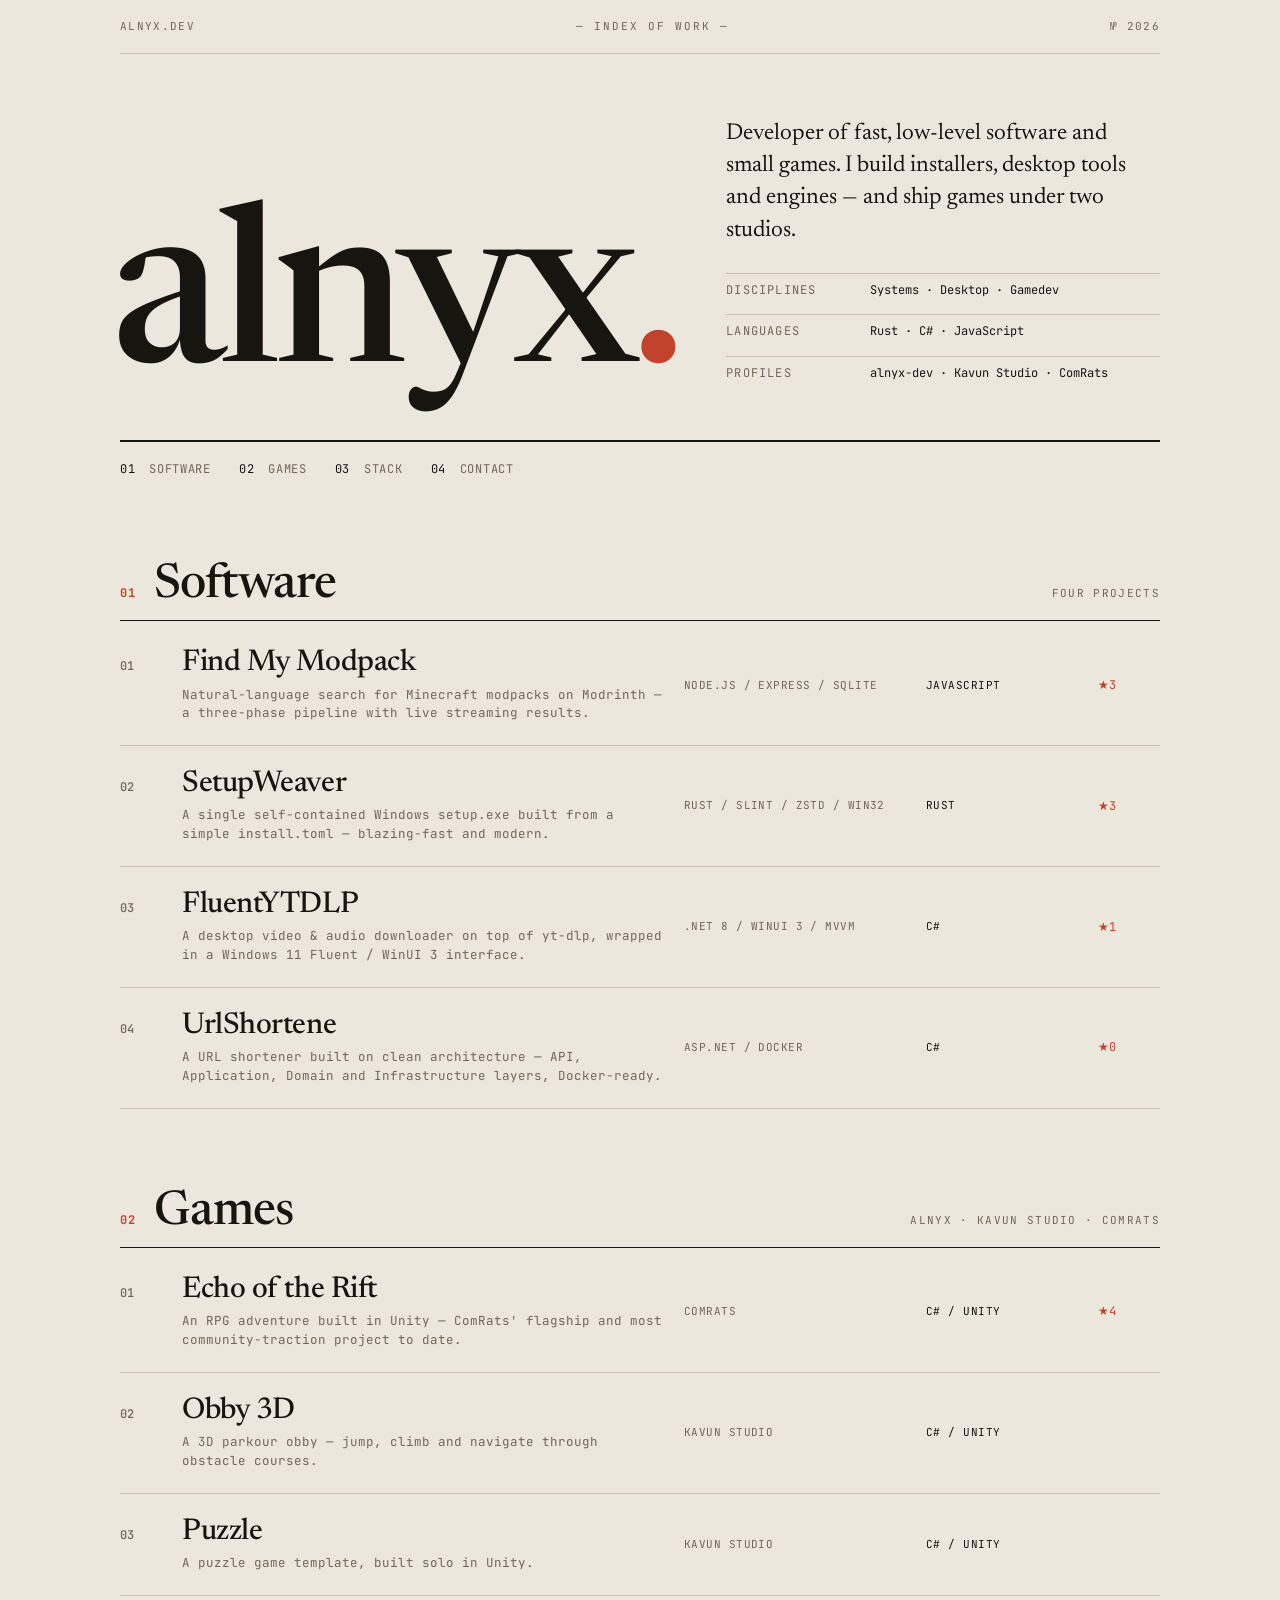
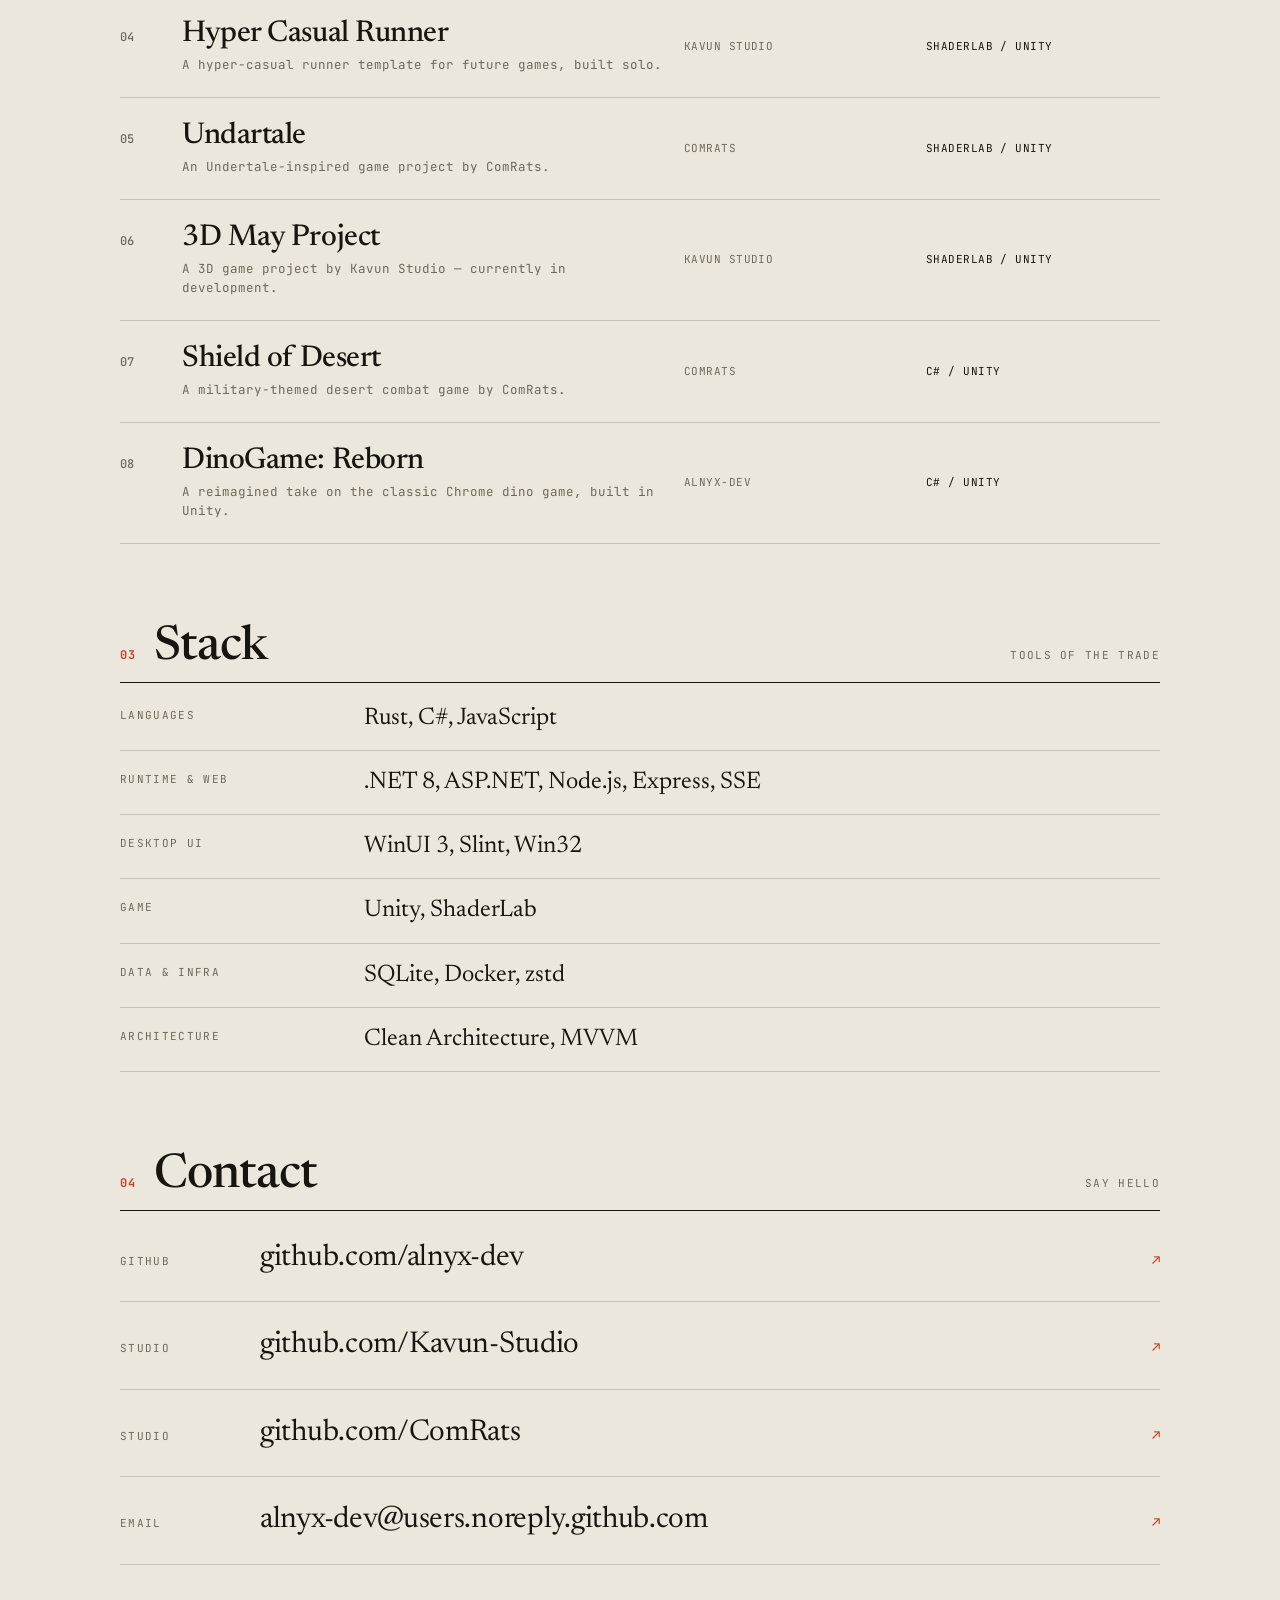
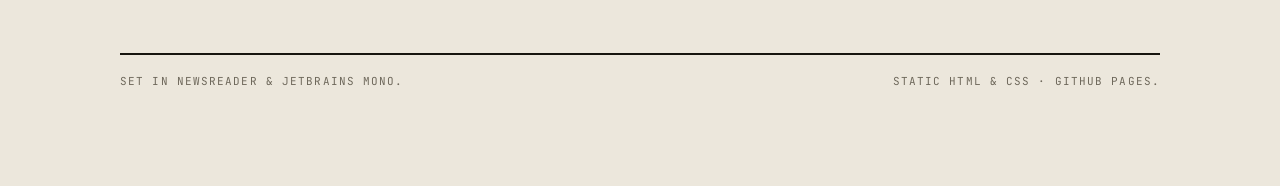
==== index.html @ 38abe8a6 "chore: cache-bust stylesheet (styles.css?v=2) Forces browsers to fetch the updated CSS so the dark-m" ====
<!DOCTYPE html>
<html lang="en">
<head>
  <meta charset="UTF-8">
  <meta name="viewport" content="width=device-width, initial-scale=1.0">
  <title>alnyx — index</title>
  <meta name="description" content="alnyx-dev — software & games. Rust, C#, JavaScript, Unity. An index of work.">
  <link rel="icon" href="data:image/svg+xml,%3Csvg xmlns='http://www.w3.org/2000/svg' viewBox='0 0 32 32'%3E%3Crect width='32' height='32' fill='%23121009'/%3E%3Ctext x='50%25' y='56%25' font-size='22' font-weight='700' fill='%23C6452F' font-family='Georgia,serif' text-anchor='middle' dominant-baseline='central'%3Ea%3C/text%3E%3C/svg%3E">
  <link rel="preconnect" href="https://fonts.googleapis.com">
  <link rel="preconnect" href="https://fonts.gstatic.com" crossorigin>
  <link href="https://fonts.googleapis.com/css2?family=Newsreader:ital,opsz,wght@0,6..72,400;0,6..72,500;1,6..72,400&family=JetBrains+Mono:wght@400;500;700&display=swap" rel="stylesheet">
  <link rel="stylesheet" href="styles.css?v=2">
</head>
<body>
<div class="sheet">

  <!-- UTILITY LINE -->
  <div class="util">
    <span>alnyx.dev</span>
    <span class="util-mid">— index of work —</span>
    <span>№&nbsp;2026</span>
  </div>

  <!-- MASTHEAD -->
  <header class="mast">
    <h1 class="word">alnyx<span class="period">.</span></h1>
    <div class="mast-side">
      <p class="lede">Developer of fast, low-level software and small games. I build installers, desktop tools and engines — and ship games under two studios.</p>
      <dl class="facts">
        <div><dt>Disciplines</dt><dd>Systems · Desktop · Gamedev</dd></div>
        <div><dt>Languages</dt><dd>Rust · C# · JavaScript</dd></div>
        <div><dt>Profiles</dt><dd>alnyx-dev · Kavun Studio · ComRats</dd></div>
      </dl>
    </div>
  </header>

  <!-- NAV -->
  <nav class="contents">
    <a href="#software"><span class="c-no">01</span> Software</a>
    <a href="#games"><span class="c-no">02</span> Games</a>
    <a href="#stack"><span class="c-no">03</span> Stack</a>
    <a href="#contact"><span class="c-no">04</span> Contact</a>
  </nav>

  <!-- 01 SOFTWARE -->
  <section id="software" class="block">
    <div class="block-head">
      <span class="block-no">01</span>
      <h2 class="block-title">Software</h2>
      <span class="block-count">four projects</span>
    </div>

    <ul class="index">
      <li><a class="row" href="https://github.com/alnyx-dev/Find-My-Modpack" target="_blank" rel="noopener">
        <span class="r-no">01</span>
        <span class="r-main"><span class="r-name">Find My Modpack</span><span class="r-desc">Natural-language search for Minecraft modpacks on Modrinth — a three-phase pipeline with live streaming results.</span></span>
        <span class="r-tech">Node.js / Express / SQLite</span>
        <span class="r-lang">JavaScript</span>
        <span class="r-stars">★3</span>
        <span class="r-go" aria-hidden="true">↗</span>
      </a></li>
      <li><a class="row" href="https://github.com/alnyx-dev/SetupWeaver" target="_blank" rel="noopener">
        <span class="r-no">02</span>
        <span class="r-main"><span class="r-name">SetupWeaver</span><span class="r-desc">A single self-contained Windows setup.exe built from a simple install.toml — blazing-fast and modern.</span></span>
        <span class="r-tech">Rust / Slint / zstd / Win32</span>
        <span class="r-lang">Rust</span>
        <span class="r-stars">★3</span>
        <span class="r-go" aria-hidden="true">↗</span>
      </a></li>
      <li><a class="row" href="https://github.com/alnyx-dev/FluentYTDLP" target="_blank" rel="noopener">
        <span class="r-no">03</span>
        <span class="r-main"><span class="r-name">FluentYTDLP</span><span class="r-desc">A desktop video &amp; audio downloader on top of yt-dlp, wrapped in a Windows&nbsp;11 Fluent / WinUI&nbsp;3 interface.</span></span>
        <span class="r-tech">.NET 8 / WinUI 3 / MVVM</span>
        <span class="r-lang">C#</span>
        <span class="r-stars">★1</span>
        <span class="r-go" aria-hidden="true">↗</span>
      </a></li>
      <li><a class="row" href="https://github.com/alnyx-dev/UrlShortene" target="_blank" rel="noopener">
        <span class="r-no">04</span>
        <span class="r-main"><span class="r-name">UrlShortene</span><span class="r-desc">A URL shortener built on clean architecture — API, Application, Domain and Infrastructure layers, Docker-ready.</span></span>
        <span class="r-tech">ASP.NET / Docker</span>
        <span class="r-lang">C#</span>
        <span class="r-stars">★0</span>
        <span class="r-go" aria-hidden="true">↗</span>
      </a></li>
    </ul>
  </section>

  <!-- 02 GAMES -->
  <section id="games" class="block">
    <div class="block-head">
      <span class="block-no">02</span>
      <h2 class="block-title">Games</h2>
      <span class="block-count">alnyx · Kavun Studio · ComRats</span>
    </div>

    <ul class="index">
      <li><a class="row" href="https://github.com/ComRats/Echo-of-the-Rift" target="_blank" rel="noopener">
        <span class="r-no">01</span>
        <span class="r-main"><span class="r-name">Echo of the Rift</span><span class="r-desc">An RPG adventure built in Unity — ComRats' flagship and most community-traction project to date.</span></span>
        <span class="r-tech">ComRats</span>
        <span class="r-lang">C# / Unity</span>
        <span class="r-stars">★4</span>
        <span class="r-go" aria-hidden="true">↗</span>
      </a></li>
      <li><a class="row" href="https://github.com/Kavun-Studio/Obby-3D" target="_blank" rel="noopener">
        <span class="r-no">02</span>
        <span class="r-main"><span class="r-name">Obby 3D</span><span class="r-desc">A 3D parkour obby — jump, climb and navigate through obstacle courses.</span></span>
        <span class="r-tech">Kavun Studio</span>
        <span class="r-lang">C# / Unity</span>
        <span class="r-stars"></span>
        <span class="r-go" aria-hidden="true">↗</span>
      </a></li>
      <li><a class="row" href="https://github.com/Kavun-Studio/Puzzle" target="_blank" rel="noopener">
        <span class="r-no">03</span>
        <span class="r-main"><span class="r-name">Puzzle</span><span class="r-desc">A puzzle game template, built solo in Unity.</span></span>
        <span class="r-tech">Kavun Studio</span>
        <span class="r-lang">C# / Unity</span>
        <span class="r-stars"></span>
        <span class="r-go" aria-hidden="true">↗</span>
      </a></li>
      <li><a class="row" href="https://github.com/Kavun-Studio/HyperCasualRunner" target="_blank" rel="noopener">
        <span class="r-no">04</span>
        <span class="r-main"><span class="r-name">Hyper Casual Runner</span><span class="r-desc">A hyper-casual runner template for future games, built solo.</span></span>
        <span class="r-tech">Kavun Studio</span>
        <span class="r-lang">ShaderLab / Unity</span>
        <span class="r-stars"></span>
        <span class="r-go" aria-hidden="true">↗</span>
      </a></li>
      <li><a class="row" href="https://github.com/ComRats/Undartale" target="_blank" rel="noopener">
        <span class="r-no">05</span>
        <span class="r-main"><span class="r-name">Undartale</span><span class="r-desc">An Undertale-inspired game project by ComRats.</span></span>
        <span class="r-tech">ComRats</span>
        <span class="r-lang">ShaderLab / Unity</span>
        <span class="r-stars"></span>
        <span class="r-go" aria-hidden="true">↗</span>
      </a></li>
      <li><a class="row" href="https://github.com/ComRats/3DMayProject" target="_blank" rel="noopener">
        <span class="r-no">06</span>
        <span class="r-main"><span class="r-name">3D May Project</span><span class="r-desc">A 3D game project by Kavun Studio — currently in development.</span></span>
        <span class="r-tech">Kavun Studio</span>
        <span class="r-lang">ShaderLab / Unity</span>
        <span class="r-stars"></span>
        <span class="r-go" aria-hidden="true">↗</span>
      </a></li>
      <li><a class="row" href="https://github.com/ComRats/ShieldOfDesert" target="_blank" rel="noopener">
        <span class="r-no">07</span>
        <span class="r-main"><span class="r-name">Shield of Desert</span><span class="r-desc">A military-themed desert combat game by ComRats.</span></span>
        <span class="r-tech">ComRats</span>
        <span class="r-lang">C# / Unity</span>
        <span class="r-stars"></span>
        <span class="r-go" aria-hidden="true">↗</span>
      </a></li>
      <li><a class="row" href="https://github.com/alnyx-dev/DinoGame-Reborn" target="_blank" rel="noopener">
        <span class="r-no">08</span>
        <span class="r-main"><span class="r-name">DinoGame: Reborn</span><span class="r-desc">A reimagined take on the classic Chrome dino game, built in Unity.</span></span>
        <span class="r-tech">alnyx-dev</span>
        <span class="r-lang">C# / Unity</span>
        <span class="r-stars"></span>
        <span class="r-go" aria-hidden="true">↗</span>
      </a></li>
    </ul>
  </section>

  <!-- 03 STACK -->
  <section id="stack" class="block">
    <div class="block-head">
      <span class="block-no">03</span>
      <h2 class="block-title">Stack</h2>
      <span class="block-count">tools of the trade</span>
    </div>

    <dl class="spec">
      <div class="spec-row"><dt>Languages</dt><dd>Rust, C#, JavaScript</dd></div>
      <div class="spec-row"><dt>Runtime &amp; web</dt><dd>.NET&nbsp;8, ASP.NET, Node.js, Express, SSE</dd></div>
      <div class="spec-row"><dt>Desktop UI</dt><dd>WinUI&nbsp;3, Slint, Win32</dd></div>
      <div class="spec-row"><dt>Game</dt><dd>Unity, ShaderLab</dd></div>
      <div class="spec-row"><dt>Data &amp; infra</dt><dd>SQLite, Docker, zstd</dd></div>
      <div class="spec-row"><dt>Architecture</dt><dd>Clean Architecture, MVVM</dd></div>
    </dl>
  </section>

  <!-- 04 CONTACT -->
  <section id="contact" class="block">
    <div class="block-head">
      <span class="block-no">04</span>
      <h2 class="block-title">Contact</h2>
      <span class="block-count">say hello</span>
    </div>

    <ul class="links">
      <li><a href="https://github.com/alnyx-dev" target="_blank" rel="noopener"><span class="l-key">GitHub</span><span class="l-val">github.com/alnyx-dev</span><span class="l-go">↗</span></a></li>
      <li><a href="https://github.com/Kavun-Studio" target="_blank" rel="noopener"><span class="l-key">Studio</span><span class="l-val">github.com/Kavun-Studio</span><span class="l-go">↗</span></a></li>
      <li><a href="https://github.com/ComRats" target="_blank" rel="noopener"><span class="l-key">Studio</span><span class="l-val">github.com/ComRats</span><span class="l-go">↗</span></a></li>
      <li><a href="mailto:alnyx-dev@users.noreply.github.com"><span class="l-key">Email</span><span class="l-val">alnyx-dev@users.noreply.github.com</span><span class="l-go">↗</span></a></li>
    </ul>
  </section>

  <footer class="colophon">
    <span>Set in Newsreader &amp; JetBrains&nbsp;Mono.</span>
    <span>Static HTML &amp; CSS · GitHub Pages.</span>
  </footer>

</div>
</body>
</html>
---- styles.css ----
/* ===================================================================
   alnyx — index  ·  editorial / technical-specimen design
   Newsreader (serif display) + JetBrains Mono (meta)
   =================================================================== */

*, *::before, *::after { box-sizing: border-box; margin: 0; padding: 0; }

:root {
  --paper:   #ECE7DC;   /* warm paper          */
  --paper-2: #E3DDD0;   /* slightly deeper      */
  --ink:     #17150F;   /* warm near-black ink  */
  --muted:   #6E685B;   /* faded ink            */
  --line:    #C9C2B2;   /* hairline rules       */
  --accent:  #C1432B;   /* vermilion            */
  --on-ink:      #ECE7DC;            /* text over inverted rows */
  --on-ink-dim:  rgba(236,231,220,0.74);
  --maxw: 1120px;
}

@media (prefers-color-scheme: dark) {
  :root {
    --paper:   #14130E;
    --paper-2: #1B1A13;
    --ink:     #ECE7DC;
    --muted:   #948D7D;
    --line:    #34322A;
    --accent:  #E0613F;
    --on-ink:      #14130E;           /* inverted row bg is light in dark mode */
    --on-ink-dim:  rgba(20,19,14,0.70);
  }
}

html { -webkit-text-size-adjust: 100%; scroll-behavior: smooth; }

body {
  background: var(--paper);
  color: var(--ink);
  font-family: 'JetBrains Mono', ui-monospace, 'SFMono-Regular', Menlo, monospace;
  font-size: 14px;
  line-height: 1.55;
  -webkit-font-smoothing: antialiased;
  -moz-osx-font-smoothing: grayscale;
  text-rendering: optimizeLegibility;
}

::selection { background: var(--accent); color: var(--paper); }

a { color: inherit; text-decoration: none; }

.sheet {
  max-width: var(--maxw);
  margin: 0 auto;
  padding: 0 40px 96px;
}

/* ---------- UTILITY LINE ---------- */
.util {
  display: flex;
  justify-content: space-between;
  align-items: center;
  gap: 16px;
  padding: 18px 0;
  font-size: 11px;
  letter-spacing: 0.12em;
  text-transform: uppercase;
  color: var(--muted);
  border-bottom: 1px solid var(--line);
}
.util-mid { font-style: normal; letter-spacing: 0.18em; }

/* ---------- MASTHEAD ---------- */
.mast {
  display: grid;
  grid-template-columns: 1.1fr 1fr;
  gap: 48px;
  align-items: end;
  padding: 64px 0 40px;
  border-bottom: 2px solid var(--ink);
}
.word {
  font-family: 'Newsreader', Georgia, serif;
  font-weight: 500;
  font-size: clamp(84px, 17vw, 220px);
  line-height: 0.82;
  letter-spacing: -0.03em;
  margin-left: -0.04em;
}
.period { color: var(--accent); }

.mast-side { padding-bottom: 10px; }
.lede {
  font-family: 'Newsreader', Georgia, serif;
  font-size: clamp(18px, 2.1vw, 23px);
  line-height: 1.4;
  font-weight: 400;
  max-width: 46ch;
  margin-bottom: 26px;
}
.facts { display: grid; gap: 8px; }
.facts > div {
  display: grid;
  grid-template-columns: 130px 1fr;
  gap: 14px;
  padding: 7px 0;
  border-top: 1px solid var(--line);
  font-size: 12px;
}
.facts dt { color: var(--muted); text-transform: uppercase; letter-spacing: 0.1em; }
.facts dd { color: var(--ink); }

/* ---------- CONTENTS / NAV ---------- */
.contents {
  display: flex;
  flex-wrap: wrap;
  gap: 28px;
  padding: 18px 0 0;
  font-size: 12px;
  letter-spacing: 0.06em;
  text-transform: uppercase;
}
.contents a {
  color: var(--muted);
  padding-bottom: 3px;
  border-bottom: 1px solid transparent;
  transition: color 0.18s ease, border-color 0.18s ease;
}
.contents a:hover { color: var(--accent); border-color: var(--accent); }
.c-no { color: var(--ink); margin-right: 6px; }

/* ---------- SECTION BLOCK ---------- */
.block { padding-top: 80px; }
.block-head {
  display: flex;
  align-items: baseline;
  gap: 18px;
  padding-bottom: 10px;
  margin-bottom: 4px;
  border-bottom: 1px solid var(--ink);
}
.block-no {
  font-size: 12px;
  color: var(--accent);
  font-weight: 700;
  letter-spacing: 0.08em;
}
.block-title {
  font-family: 'Newsreader', Georgia, serif;
  font-weight: 500;
  font-size: clamp(30px, 4.5vw, 48px);
  letter-spacing: -0.02em;
  line-height: 1;
}
.block-count {
  margin-left: auto;
  font-size: 11px;
  text-transform: uppercase;
  letter-spacing: 0.12em;
  color: var(--muted);
}

/* ---------- PROJECT INDEX ---------- */
.index { list-style: none; }
.index li { border-bottom: 1px solid var(--line); }

.row {
  display: grid;
  grid-template-columns: 40px minmax(0, 1fr) 220px 132px 36px 22px;
  align-items: baseline;
  column-gap: 22px;
  padding: 22px 18px;
  margin: 0 -18px;
  position: relative;
  transition: background 0.18s ease, color 0.18s ease, padding-left 0.18s ease;
}
.row:hover,
.row:focus-visible {
  background: var(--ink);
  color: var(--on-ink);
  outline: none;
  padding-left: 28px;
}

.r-no {
  font-size: 12px;
  color: var(--muted);
  font-weight: 500;
  letter-spacing: 0.04em;
}
.row:hover .r-no, .row:focus-visible .r-no { color: var(--accent); }

.r-main { min-width: 0; }
.r-name {
  display: block;
  font-family: 'Newsreader', Georgia, serif;
  font-size: clamp(22px, 2.6vw, 30px);
  font-weight: 500;
  letter-spacing: -0.015em;
  line-height: 1.08;
}
.r-desc {
  display: block;
  margin-top: 6px;
  font-size: 12.5px;
  line-height: 1.5;
  color: var(--muted);
  max-width: 62ch;
}
.row:hover .r-desc, .row:focus-visible .r-desc { color: var(--on-ink-dim); }

.r-tech, .r-lang {
  font-size: 11px;
  letter-spacing: 0.04em;
  color: var(--muted);
  text-transform: uppercase;
  align-self: center;
}
.r-lang { color: var(--ink); }
.row:hover .r-tech, .row:focus-visible .r-tech { color: var(--on-ink-dim); }
.row:hover .r-lang, .row:focus-visible .r-lang { color: var(--on-ink); }

.r-stars {
  font-size: 12px;
  color: var(--accent);
  letter-spacing: 0.02em;
  text-align: right;
  align-self: center;
}

.r-go {
  font-size: 16px;
  text-align: right;
  align-self: center;
  opacity: 0;
  transform: translate(-4px, 0);
  transition: opacity 0.18s ease, transform 0.18s ease;
}
.row:hover .r-go, .row:focus-visible .r-go { opacity: 1; transform: none; color: var(--accent); }

/* ---------- STACK SPEC ---------- */
.spec { display: grid; }
.spec-row {
  display: grid;
  grid-template-columns: 220px 1fr;
  gap: 24px;
  padding: 16px 0;
  border-bottom: 1px solid var(--line);
}
.spec-row dt {
  font-size: 11px;
  text-transform: uppercase;
  letter-spacing: 0.12em;
  color: var(--muted);
  padding-top: 4px;
}
.spec-row dd {
  font-family: 'Newsreader', Georgia, serif;
  font-size: clamp(18px, 2vw, 24px);
  line-height: 1.3;
}

/* ---------- CONTACT LINKS ---------- */
.links { list-style: none; }
.links li { border-bottom: 1px solid var(--line); }
.links a {
  display: grid;
  grid-template-columns: 120px 1fr 24px;
  align-items: baseline;
  gap: 20px;
  padding: 20px 18px;
  margin: 0 -18px;
  transition: background 0.18s ease, color 0.18s ease, padding-left 0.18s ease;
}
.links a:hover, .links a:focus-visible {
  background: var(--ink);
  color: var(--on-ink);
  outline: none;
  padding-left: 28px;
}
.l-key {
  font-size: 11px;
  text-transform: uppercase;
  letter-spacing: 0.12em;
  color: var(--muted);
}
.links a:hover .l-key, .links a:focus-visible .l-key { color: var(--accent); }
.l-val {
  font-family: 'Newsreader', Georgia, serif;
  font-size: clamp(20px, 2.6vw, 30px);
  letter-spacing: -0.01em;
  word-break: break-word;
}
.l-go { text-align: right; color: var(--accent); }

/* ---------- COLOPHON ---------- */
.colophon {
  display: flex;
  justify-content: space-between;
  flex-wrap: wrap;
  gap: 12px;
  margin-top: 88px;
  padding-top: 18px;
  border-top: 2px solid var(--ink);
  font-size: 11px;
  text-transform: uppercase;
  letter-spacing: 0.1em;
  color: var(--muted);
}

/* ---------- FOCUS ---------- */
a:focus-visible { outline: 2px solid var(--accent); outline-offset: 3px; }

/* ---------- RESPONSIVE ---------- */
@media (max-width: 880px) {
  .mast { grid-template-columns: 1fr; gap: 28px; align-items: start; }
  .row {
    grid-template-columns: 28px 1fr auto;
    grid-template-areas:
      "no name name"
      "no desc desc"
      ".  tech meta";
    row-gap: 6px;
    column-gap: 16px;
  }
  .r-no   { grid-area: no; }
  .r-main { grid-area: name; display: contents; }
  .r-name { grid-area: name; }
  .r-desc { grid-area: desc; }
  .r-tech { grid-area: tech; align-self: center; }
  .r-lang { grid-area: meta; text-align: right; align-self: center; }
  .r-stars { display: none; }
  .r-go { display: none; }
}

@media (max-width: 600px) {
  .sheet { padding: 0 22px 72px; }
  .facts > div { grid-template-columns: 1fr; gap: 2px; }
  .spec-row { grid-template-columns: 1fr; gap: 4px; }
  .contents { gap: 18px; }
  .links a { grid-template-columns: 1fr; gap: 4px; }
  .l-go { display: none; }
}

@media (prefers-reduced-motion: reduce) {
  * { transition: none !important; scroll-behavior: auto !important; }
}
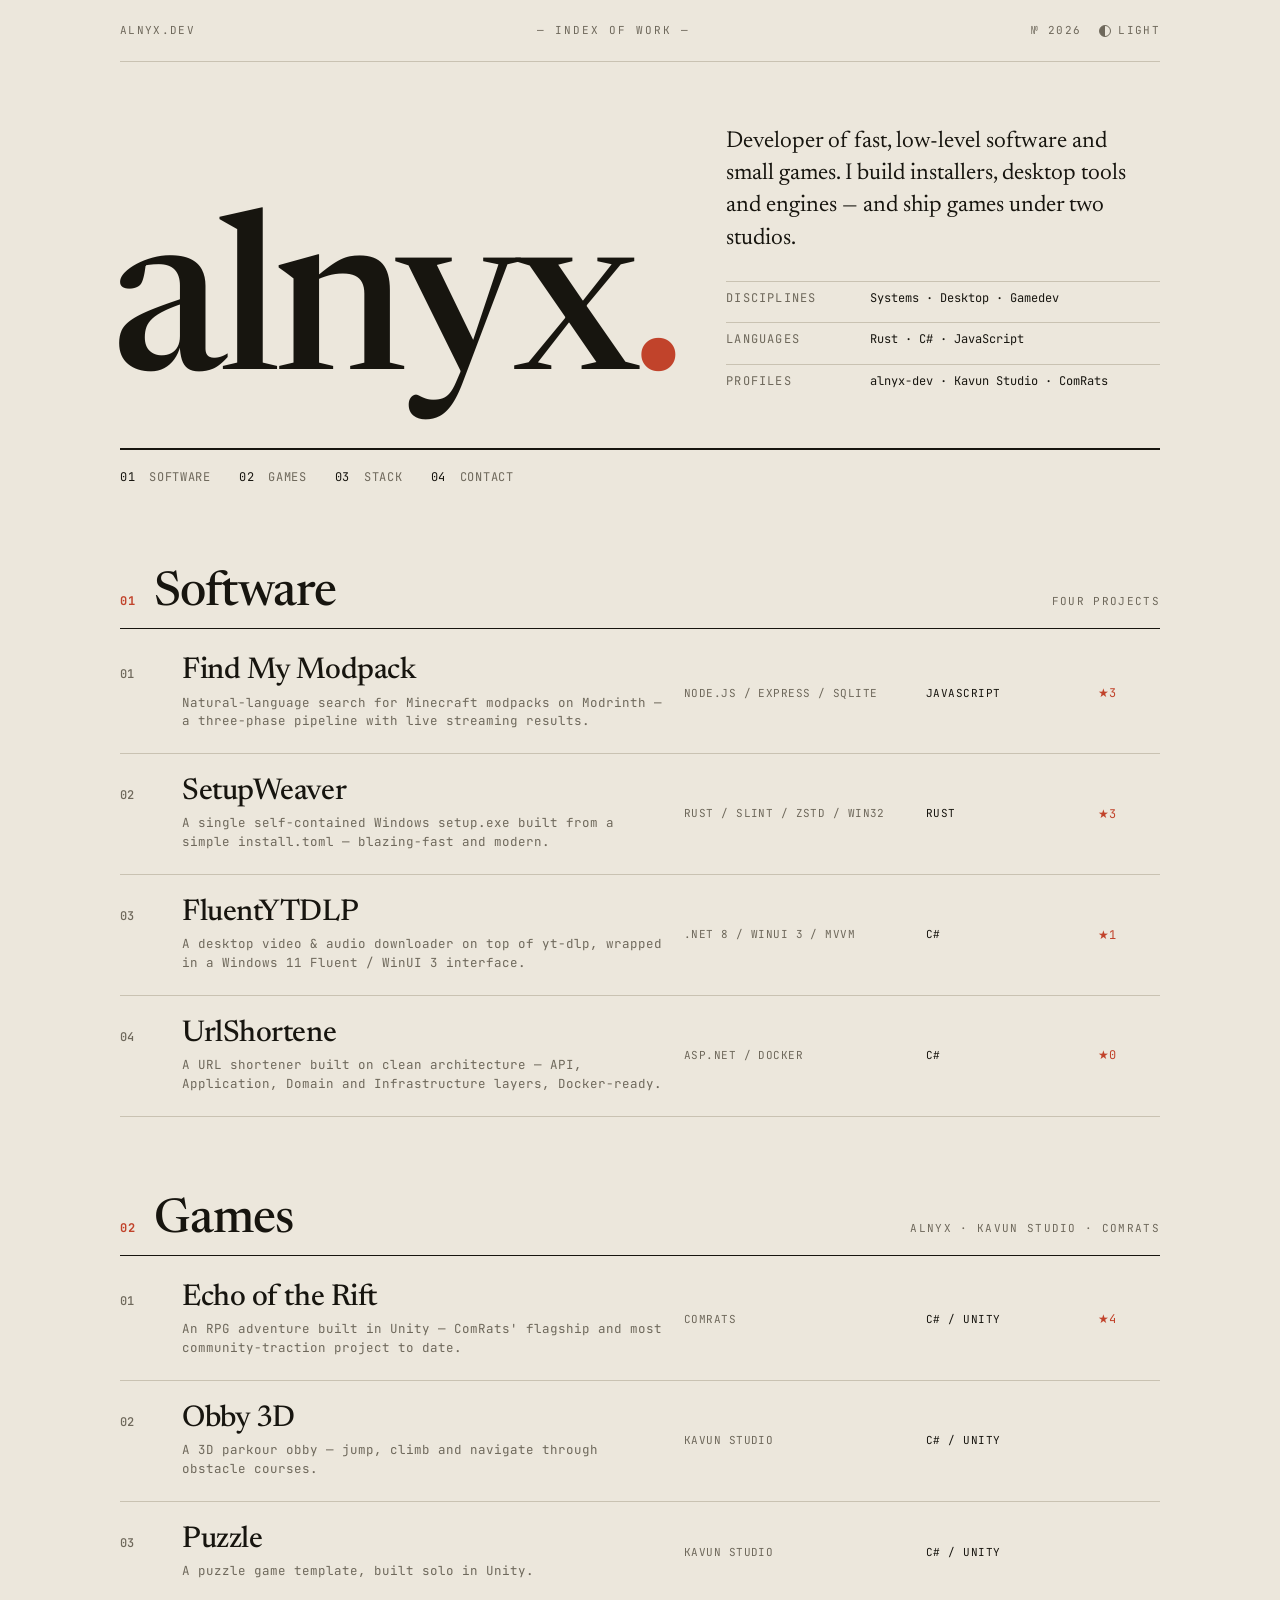
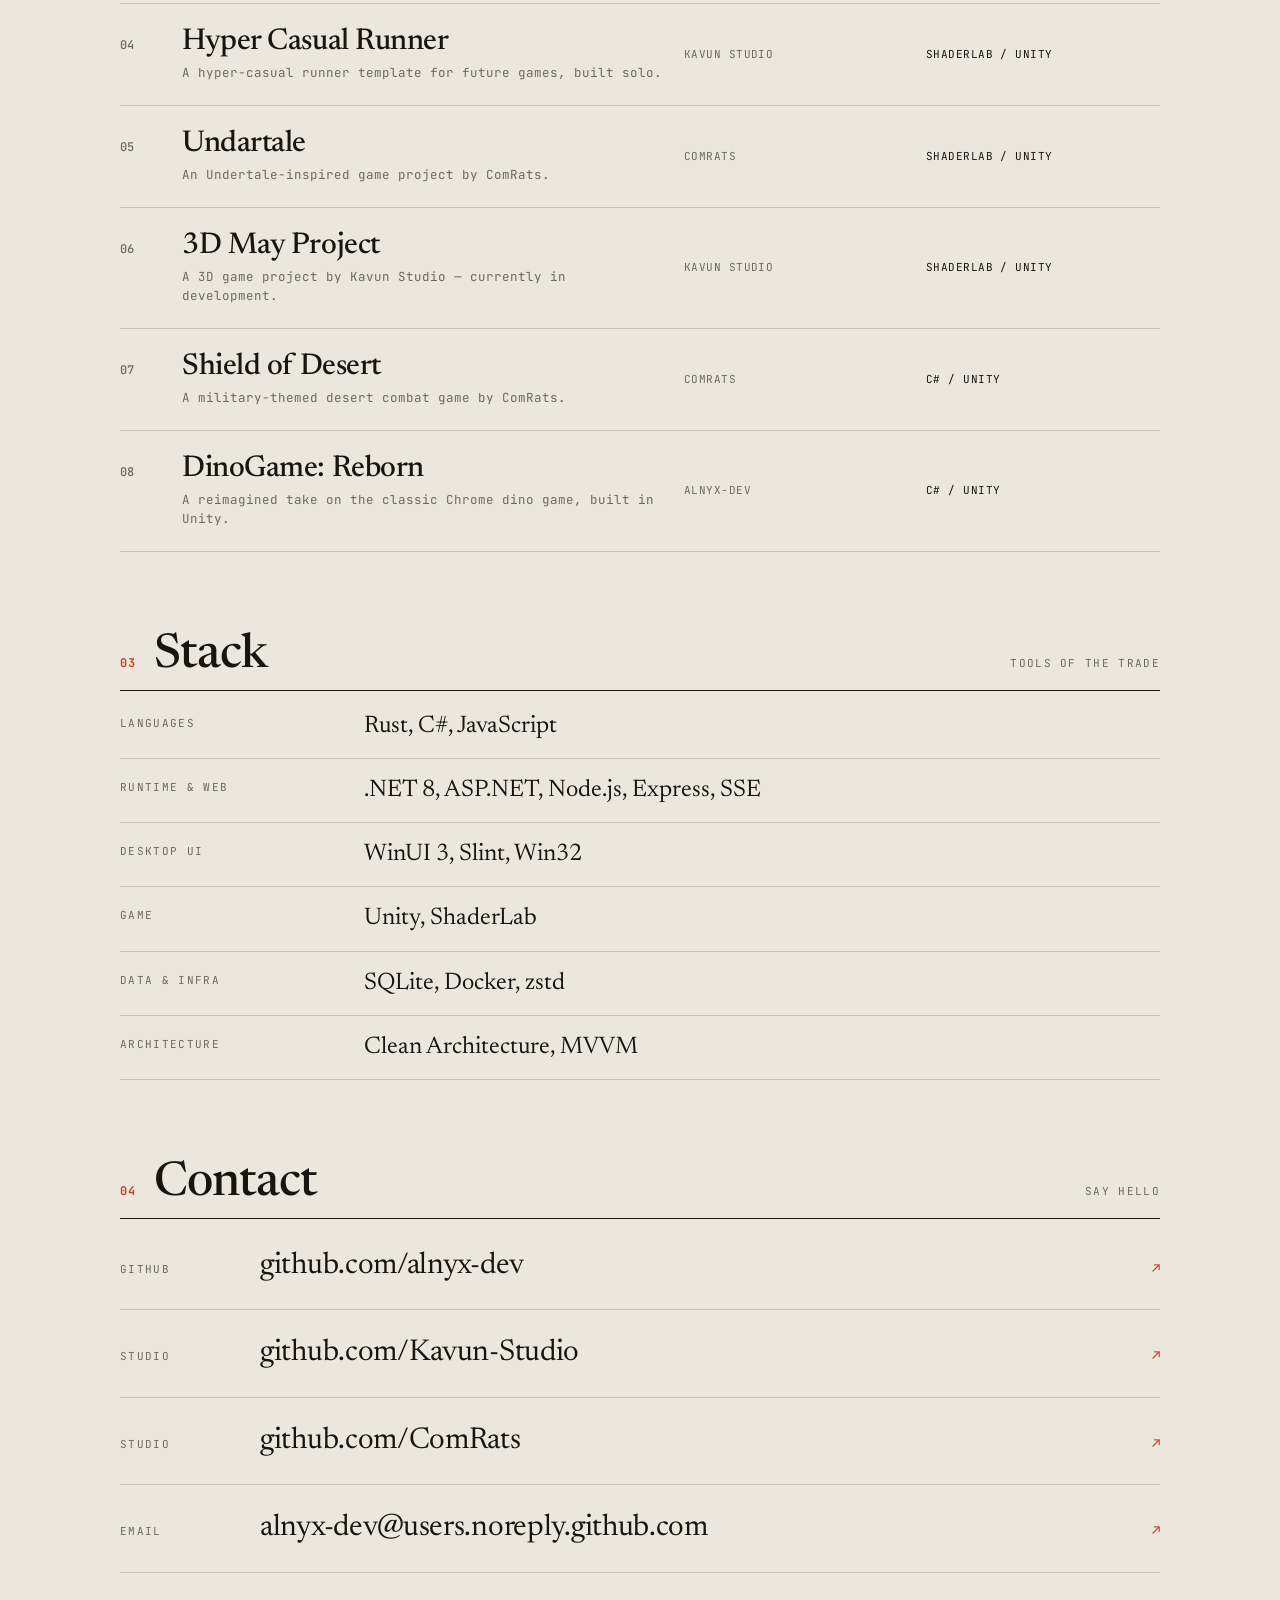
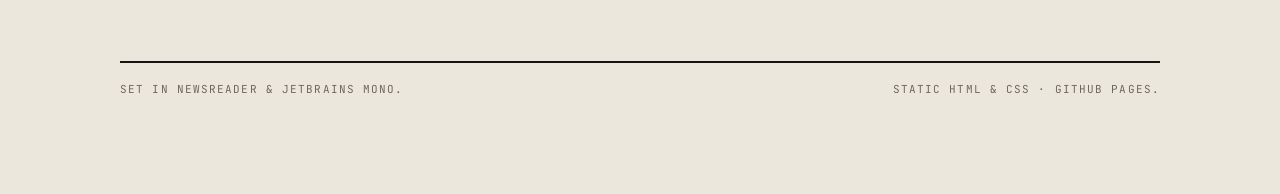
==== commit db5e6a93: "feat: add theme toggle button - Add a Light/Dark toggle in the utility bar (half-circle glyph) - The" ====
--- a/index.html
+++ b/index.html
@@ -9,7 +9,16 @@
   <link rel="preconnect" href="https://fonts.googleapis.com">
   <link rel="preconnect" href="https://fonts.gstatic.com" crossorigin>
   <link href="https://fonts.googleapis.com/css2?family=Newsreader:ital,opsz,wght@0,6..72,400;0,6..72,500;1,6..72,400&family=JetBrains+Mono:wght@400;500;700&display=swap" rel="stylesheet">
-  <link rel="stylesheet" href="styles.css?v=2">
+  <link rel="stylesheet" href="styles.css?v=3">
+  <script>
+    /* set theme before paint to avoid a flash */
+    (function () {
+      try {
+        var t = localStorage.getItem('theme');
+        if (t === 'light' || t === 'dark') document.documentElement.setAttribute('data-theme', t);
+      } catch (e) {}
+    })();
+  </script>
 </head>
 <body>
 <div class="sheet">
@@ -18,7 +27,12 @@
   <div class="util">
     <span>alnyx.dev</span>
     <span class="util-mid">— index of work —</span>
-    <span>№&nbsp;2026</span>
+    <span class="util-right">
+      <span>№&nbsp;2026</span>
+      <button id="themeBtn" class="theme-btn" type="button" aria-label="Switch color theme">
+        <span class="glyph" aria-hidden="true"></span><span class="theme-label">Theme</span>
+      </button>
+    </span>
   </div>
 
   <!-- MASTHEAD -->
@@ -202,5 +216,6 @@
   </footer>
 
 </div>
+<script src="app.js?v=2" defer></script>
 </body>
 </html>
--- a/styles.css
+++ b/styles.css
@@ -17,15 +17,28 @@
   --maxw: 1120px;
 }
 
+/* Dark — explicit user choice */
+[data-theme="dark"] {
+  --paper:   #14130E;
+  --paper-2: #1B1A13;
+  --ink:     #ECE7DC;
+  --muted:   #948D7D;
+  --line:    #34322A;
+  --accent:  #E0613F;
+  --on-ink:      #14130E;
+  --on-ink-dim:  rgba(20,19,14,0.70);
+}
+
+/* Dark — follow the OS when the user hasn't chosen explicitly */
 @media (prefers-color-scheme: dark) {
-  :root {
+  :root:not([data-theme="light"]) {
     --paper:   #14130E;
     --paper-2: #1B1A13;
     --ink:     #ECE7DC;
     --muted:   #948D7D;
     --line:    #34322A;
     --accent:  #E0613F;
-    --on-ink:      #14130E;           /* inverted row bg is light in dark mode */
+    --on-ink:      #14130E;
     --on-ink-dim:  rgba(20,19,14,0.70);
   }
 }
@@ -41,6 +54,7 @@
   -webkit-font-smoothing: antialiased;
   -moz-osx-font-smoothing: grayscale;
   text-rendering: optimizeLegibility;
+  transition: background 0.3s ease, color 0.3s ease;
 }
 
 ::selection { background: var(--accent); color: var(--paper); }
@@ -67,6 +81,32 @@
   border-bottom: 1px solid var(--line);
 }
 .util-mid { font-style: normal; letter-spacing: 0.18em; }
+.util-right { display: inline-flex; align-items: center; gap: 18px; }
+
+.theme-btn {
+  display: inline-flex;
+  align-items: center;
+  gap: 7px;
+  font: inherit;
+  font-size: 11px;
+  letter-spacing: 0.12em;
+  text-transform: uppercase;
+  color: var(--muted);
+  background: none;
+  border: none;
+  padding: 4px 0;
+  cursor: pointer;
+  transition: color 0.18s ease;
+}
+.theme-btn:hover, .theme-btn:focus-visible { color: var(--accent); outline: none; }
+.theme-btn .glyph {
+  width: 12px; height: 12px;
+  border-radius: 50%;
+  border: 1.5px solid currentColor;
+  background:
+    linear-gradient(90deg, currentColor 0 50%, transparent 50% 100%);
+}
+.theme-btn:focus-visible { text-decoration: underline; text-underline-offset: 3px; }
 
 /* ---------- MASTHEAD ---------- */
 .mast {
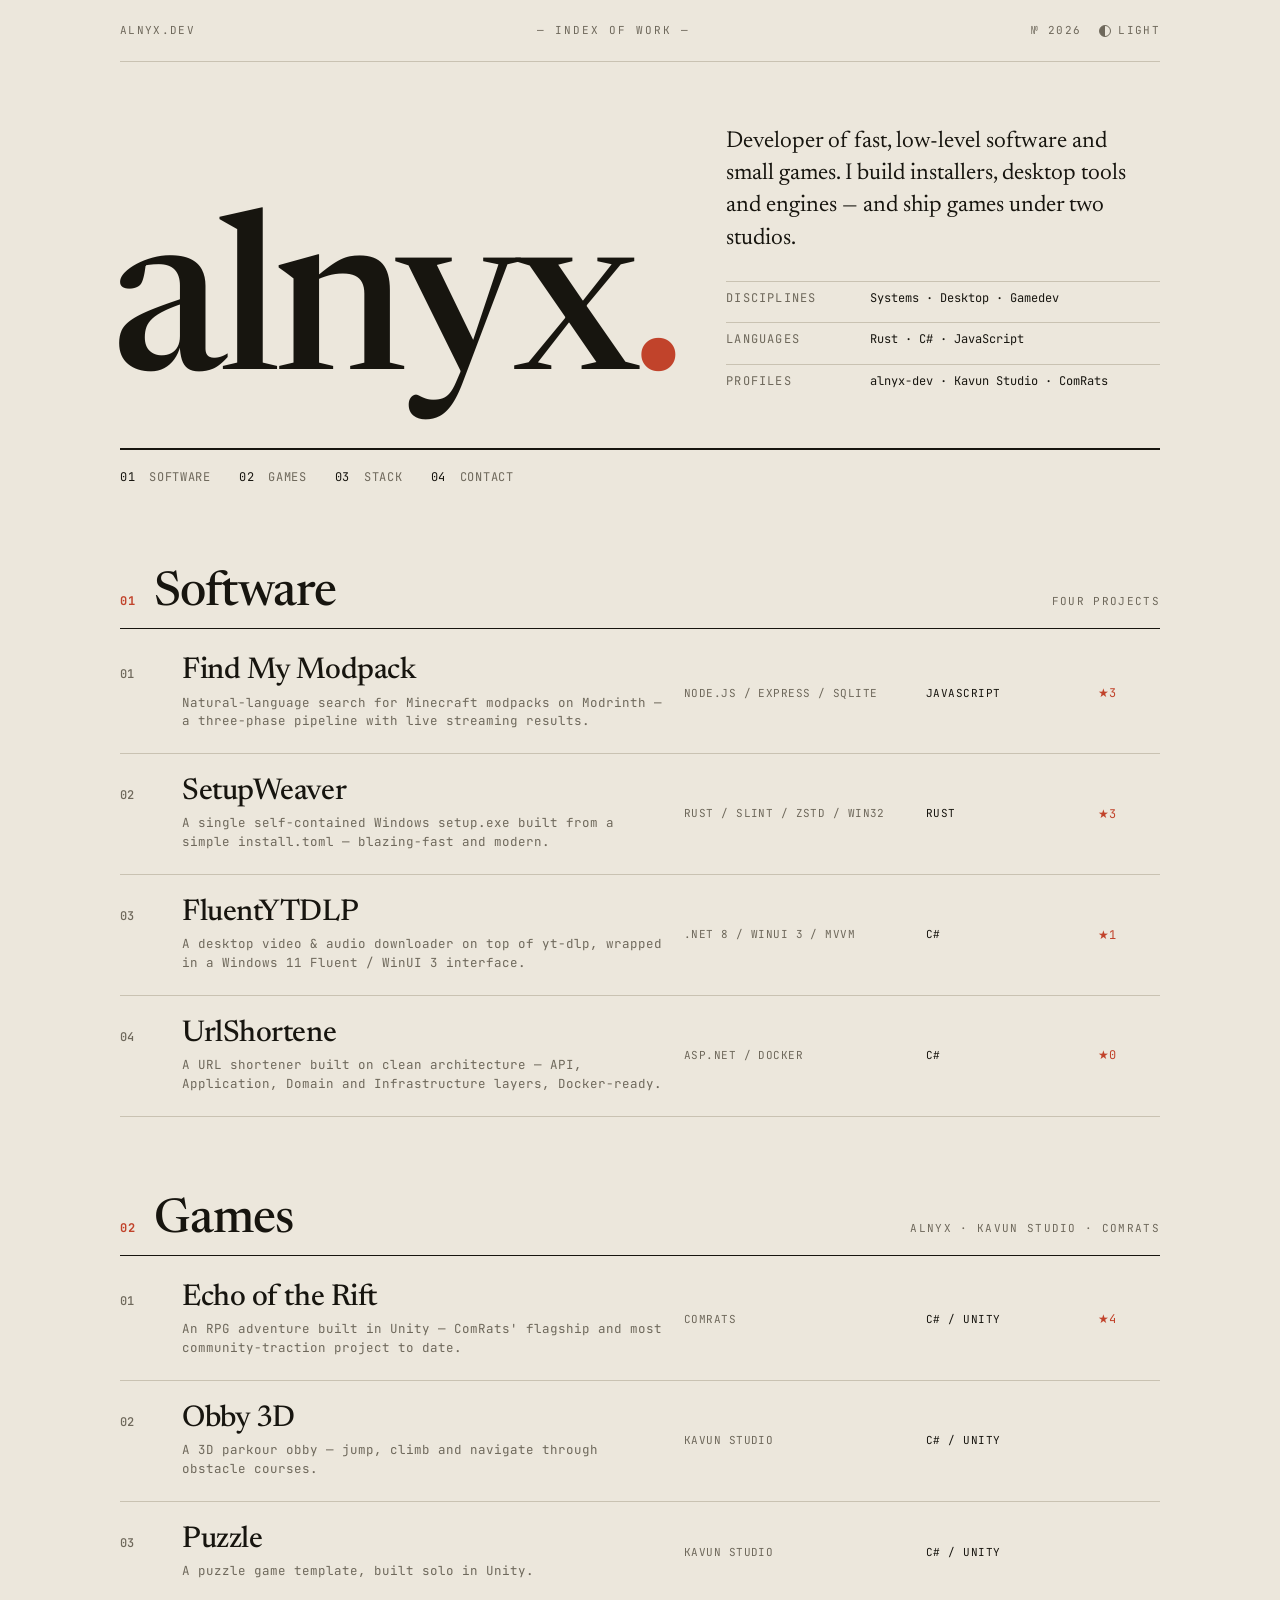
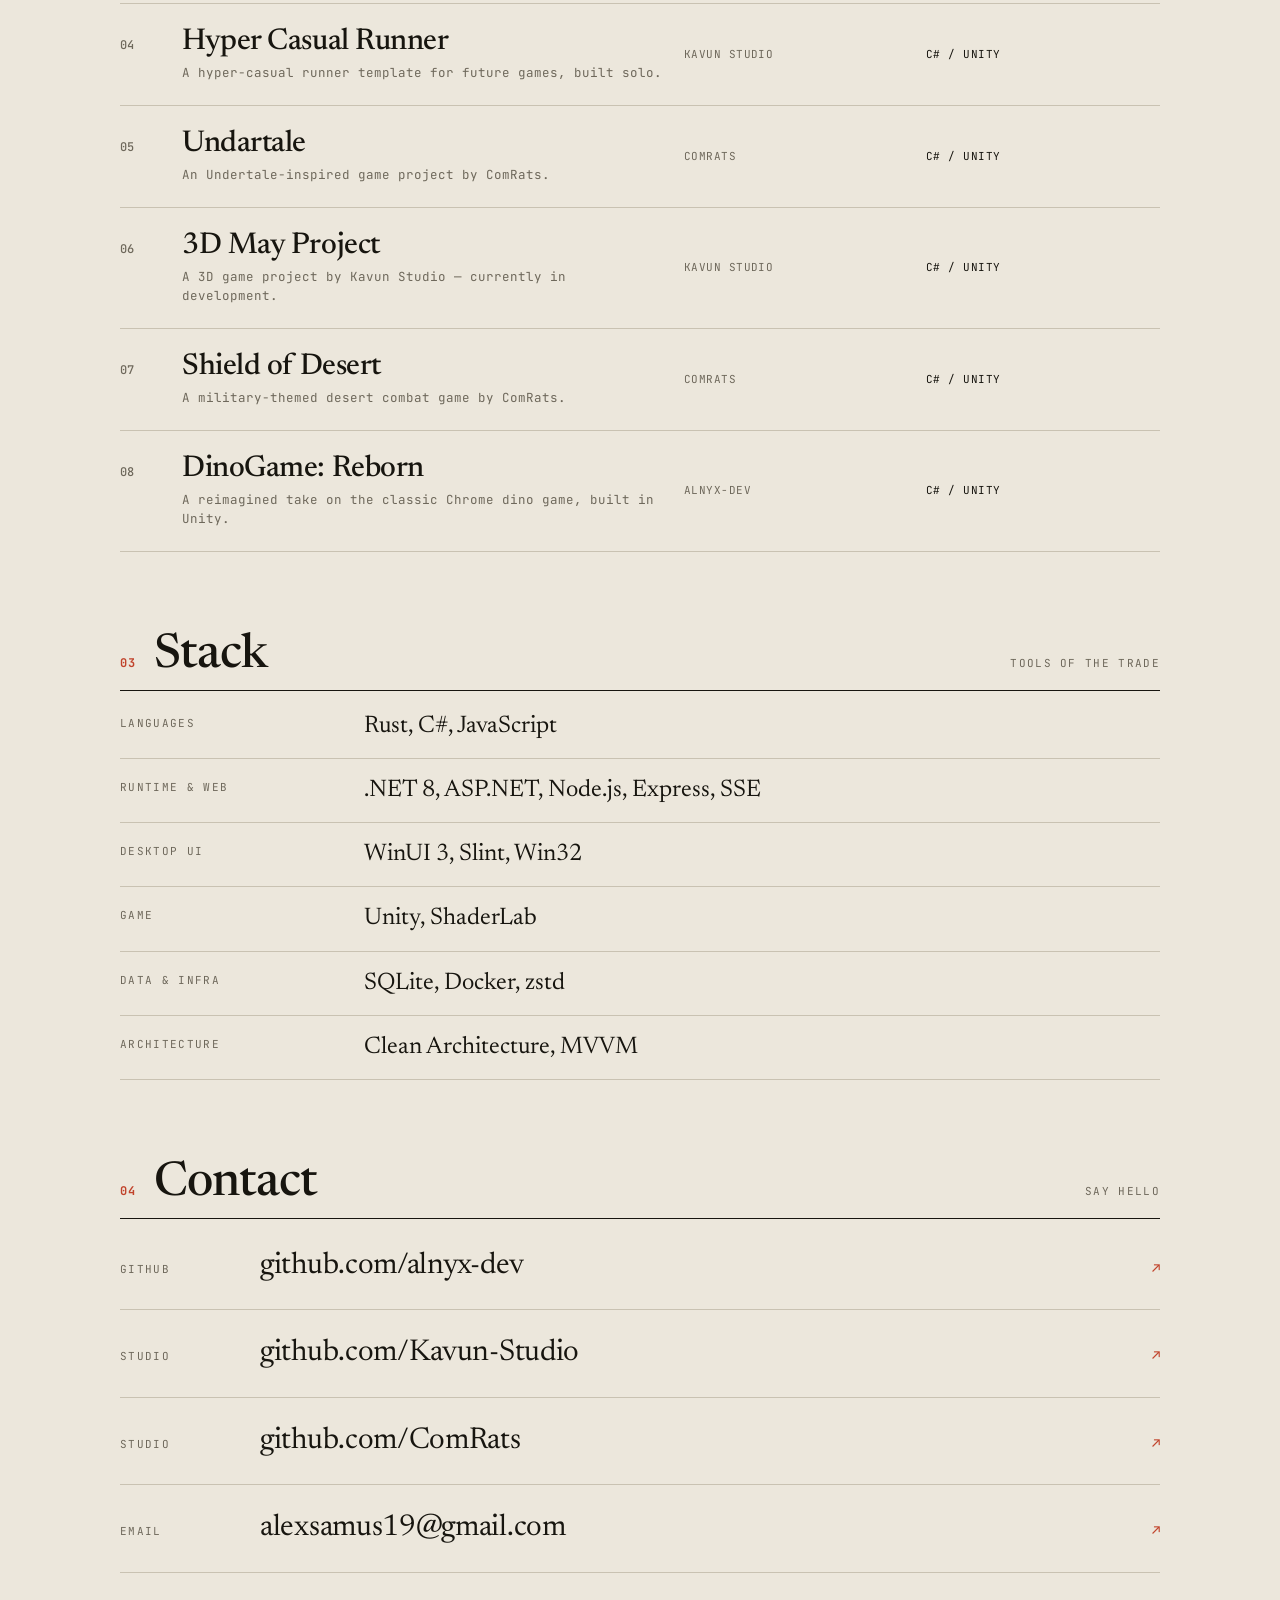
==== commit 67552df7: "Update programming language references to C#" ====
--- a/index.html
+++ b/index.html
@@ -137,7 +137,7 @@
         <span class="r-no">04</span>
         <span class="r-main"><span class="r-name">Hyper Casual Runner</span><span class="r-desc">A hyper-casual runner template for future games, built solo.</span></span>
         <span class="r-tech">Kavun Studio</span>
-        <span class="r-lang">ShaderLab / Unity</span>
+        <span class="r-lang">C# / Unity</span>
         <span class="r-stars"></span>
         <span class="r-go" aria-hidden="true">↗</span>
       </a></li>
@@ -145,7 +145,7 @@
         <span class="r-no">05</span>
         <span class="r-main"><span class="r-name">Undartale</span><span class="r-desc">An Undertale-inspired game project by ComRats.</span></span>
         <span class="r-tech">ComRats</span>
-        <span class="r-lang">ShaderLab / Unity</span>
+        <span class="r-lang">C# / Unity</span>
         <span class="r-stars"></span>
         <span class="r-go" aria-hidden="true">↗</span>
       </a></li>
@@ -153,7 +153,7 @@
         <span class="r-no">06</span>
         <span class="r-main"><span class="r-name">3D May Project</span><span class="r-desc">A 3D game project by Kavun Studio — currently in development.</span></span>
         <span class="r-tech">Kavun Studio</span>
-        <span class="r-lang">ShaderLab / Unity</span>
+        <span class="r-lang">C# / Unity</span>
         <span class="r-stars"></span>
         <span class="r-go" aria-hidden="true">↗</span>
       </a></li>
@@ -206,14 +206,9 @@
       <li><a href="https://github.com/alnyx-dev" target="_blank" rel="noopener"><span class="l-key">GitHub</span><span class="l-val">github.com/alnyx-dev</span><span class="l-go">↗</span></a></li>
       <li><a href="https://github.com/Kavun-Studio" target="_blank" rel="noopener"><span class="l-key">Studio</span><span class="l-val">github.com/Kavun-Studio</span><span class="l-go">↗</span></a></li>
       <li><a href="https://github.com/ComRats" target="_blank" rel="noopener"><span class="l-key">Studio</span><span class="l-val">github.com/ComRats</span><span class="l-go">↗</span></a></li>
-      <li><a href="mailto:alnyx-dev@users.noreply.github.com"><span class="l-key">Email</span><span class="l-val">alnyx-dev@users.noreply.github.com</span><span class="l-go">↗</span></a></li>
+      <li><a href="mailto:alnyx-dev@users.noreply.github.com"><span class="l-key">Email</span><span class="l-val">alexsamus19@gmail.com</span><span class="l-go">↗</span></a></li>
     </ul>
   </section>
-
-  <footer class="colophon">
-    <span>Set in Newsreader &amp; JetBrains&nbsp;Mono.</span>
-    <span>Static HTML &amp; CSS · GitHub Pages.</span>
-  </footer>
 
 </div>
 <script src="app.js?v=2" defer></script>
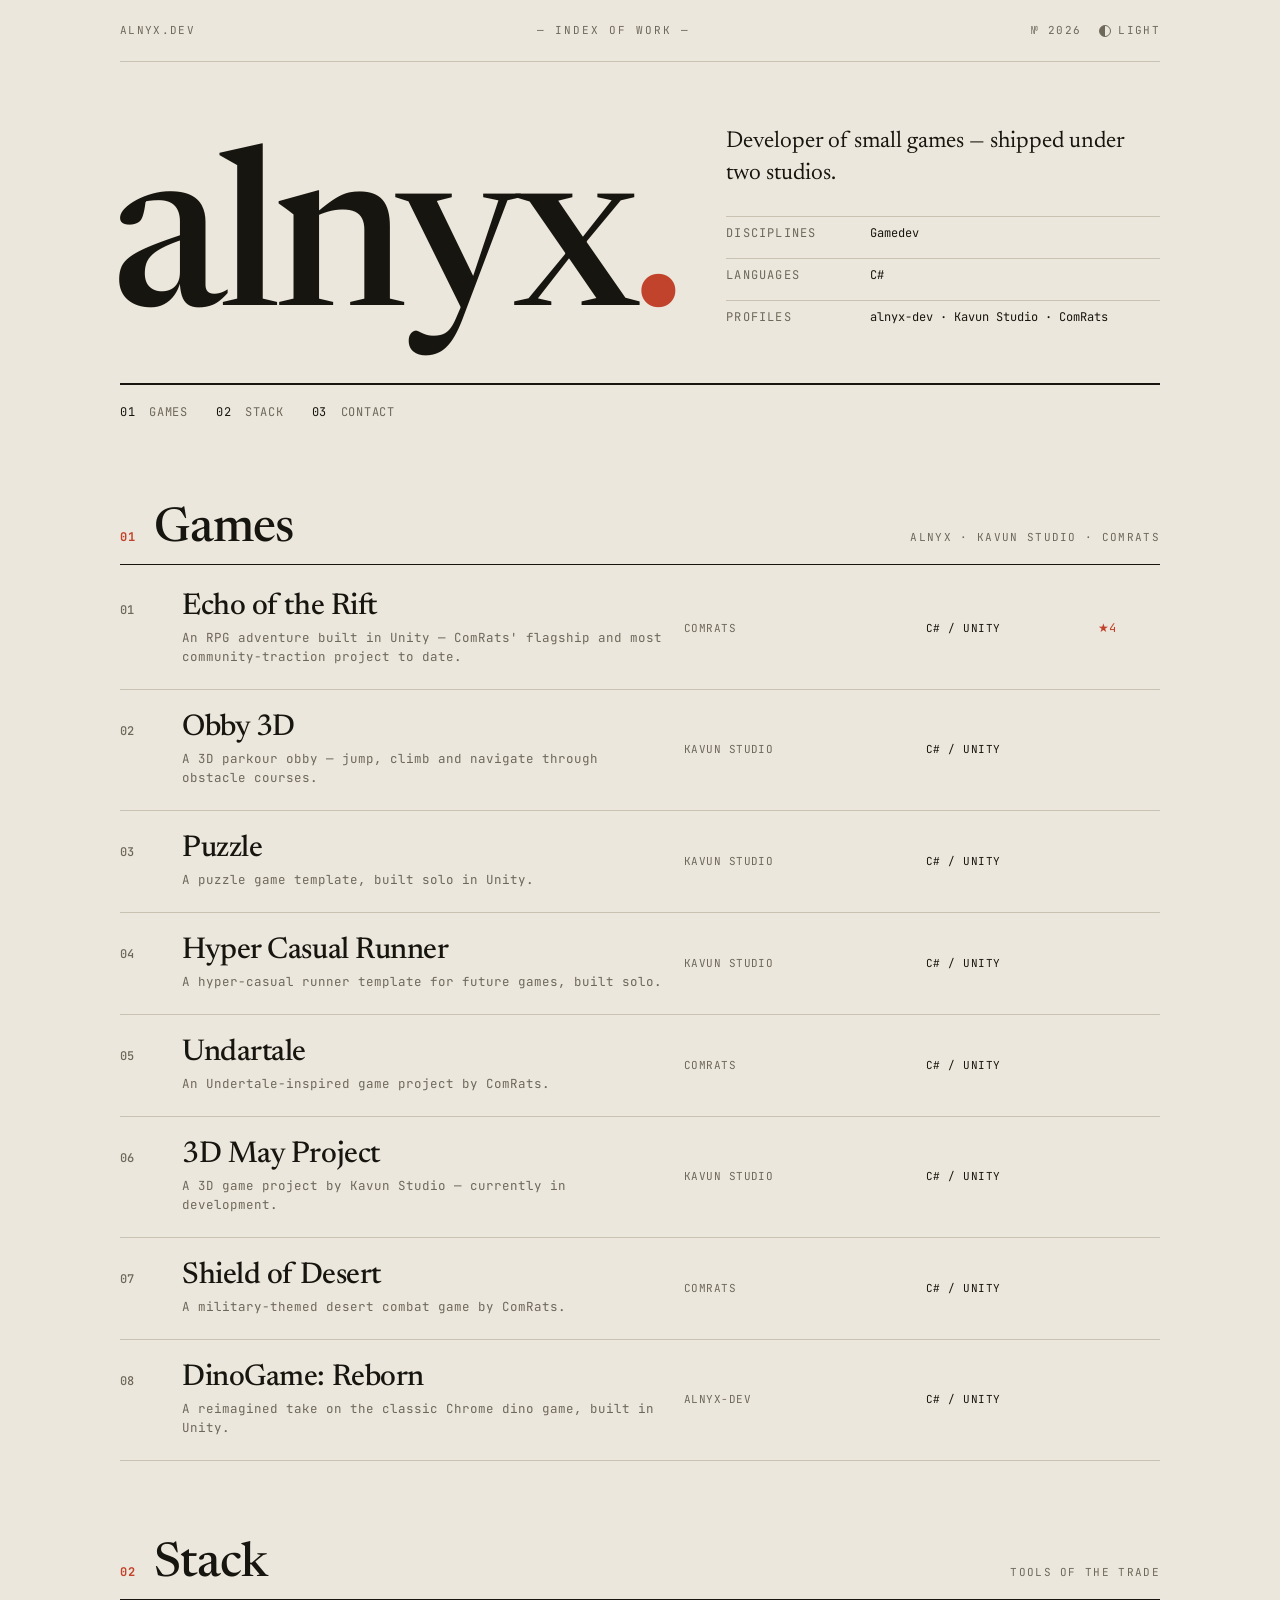
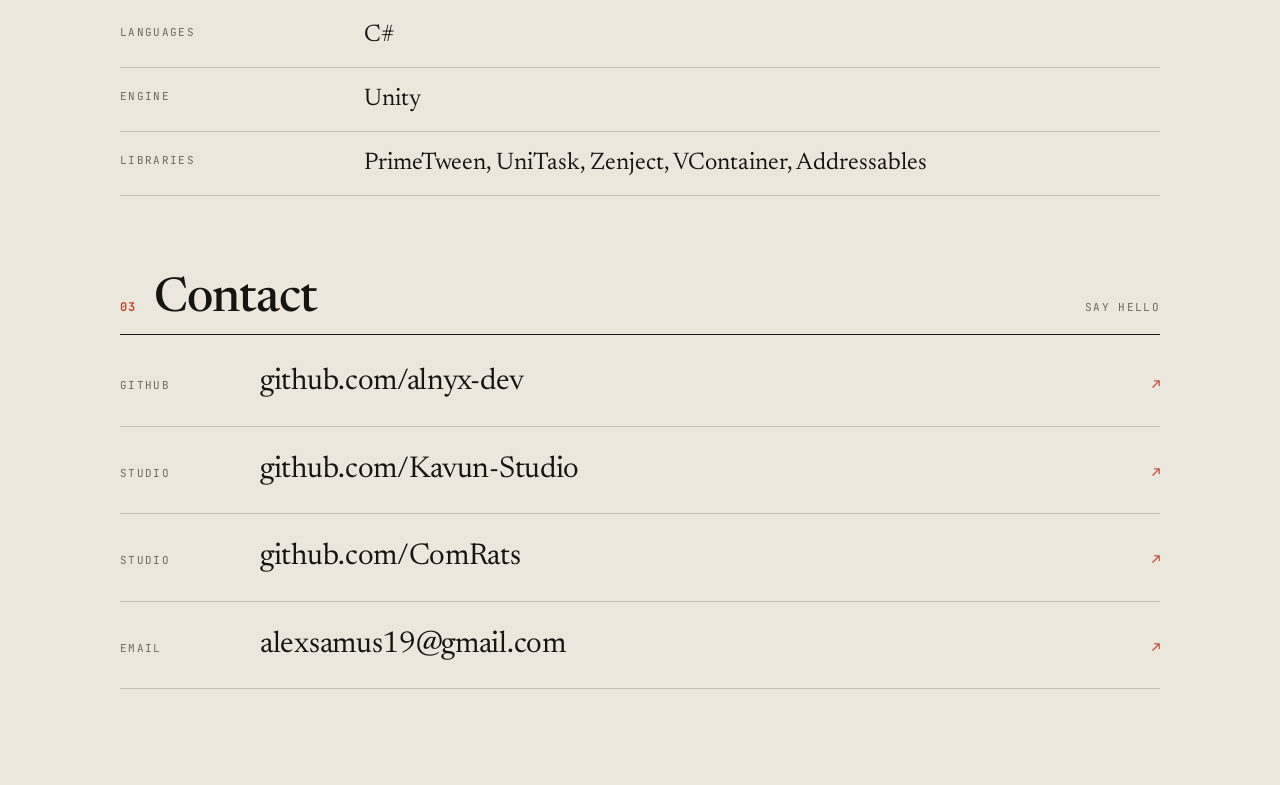
==== commit f361182c: "Update index.html" ====
--- a/index.html
+++ b/index.html
@@ -4,7 +4,7 @@
   <meta charset="UTF-8">
   <meta name="viewport" content="width=device-width, initial-scale=1.0">
   <title>alnyx — index</title>
-  <meta name="description" content="alnyx-dev — software & games. Rust, C#, JavaScript, Unity. An index of work.">
+  <meta name="description" content="alnyx-dev — games. C# & Unity. An index of work.">
   <link rel="icon" href="data:image/svg+xml,%3Csvg xmlns='http://www.w3.org/2000/svg' viewBox='0 0 32 32'%3E%3Crect width='32' height='32' fill='%23121009'/%3E%3Ctext x='50%25' y='56%25' font-size='22' font-weight='700' fill='%23C6452F' font-family='Georgia,serif' text-anchor='middle' dominant-baseline='central'%3Ea%3C/text%3E%3C/svg%3E">
   <link rel="preconnect" href="https://fonts.googleapis.com">
   <link rel="preconnect" href="https://fonts.gstatic.com" crossorigin>
@@ -39,10 +39,10 @@
   <header class="mast">
     <h1 class="word">alnyx<span class="period">.</span></h1>
     <div class="mast-side">
-      <p class="lede">Developer of fast, low-level software and small games. I build installers, desktop tools and engines — and ship games under two studios.</p>
+      <p class="lede">Developer of small games — shipped under two studios.</p>
       <dl class="facts">
-        <div><dt>Disciplines</dt><dd>Systems · Desktop · Gamedev</dd></div>
-        <div><dt>Languages</dt><dd>Rust · C# · JavaScript</dd></div>
+        <div><dt>Disciplines</dt><dd>Gamedev</dd></div>
+        <div><dt>Languages</dt><dd>C#</dd></div>
         <div><dt>Profiles</dt><dd>alnyx-dev · Kavun Studio · ComRats</dd></div>
       </dl>
     </div>
@@ -50,60 +50,15 @@
 
   <!-- NAV -->
   <nav class="contents">
-    <a href="#software"><span class="c-no">01</span> Software</a>
-    <a href="#games"><span class="c-no">02</span> Games</a>
-    <a href="#stack"><span class="c-no">03</span> Stack</a>
-    <a href="#contact"><span class="c-no">04</span> Contact</a>
+    <a href="#games"><span class="c-no">01</span> Games</a>
+    <a href="#stack"><span class="c-no">02</span> Stack</a>
+    <a href="#contact"><span class="c-no">03</span> Contact</a>
   </nav>
 
-  <!-- 01 SOFTWARE -->
-  <section id="software" class="block">
+  <!-- 01 GAMES -->
+  <section id="games" class="block">
     <div class="block-head">
       <span class="block-no">01</span>
-      <h2 class="block-title">Software</h2>
-      <span class="block-count">four projects</span>
-    </div>
-
-    <ul class="index">
-      <li><a class="row" href="https://github.com/alnyx-dev/Find-My-Modpack" target="_blank" rel="noopener">
-        <span class="r-no">01</span>
-        <span class="r-main"><span class="r-name">Find My Modpack</span><span class="r-desc">Natural-language search for Minecraft modpacks on Modrinth — a three-phase pipeline with live streaming results.</span></span>
-        <span class="r-tech">Node.js / Express / SQLite</span>
-        <span class="r-lang">JavaScript</span>
-        <span class="r-stars">★3</span>
-        <span class="r-go" aria-hidden="true">↗</span>
-      </a></li>
-      <li><a class="row" href="https://github.com/alnyx-dev/SetupWeaver" target="_blank" rel="noopener">
-        <span class="r-no">02</span>
-        <span class="r-main"><span class="r-name">SetupWeaver</span><span class="r-desc">A single self-contained Windows setup.exe built from a simple install.toml — blazing-fast and modern.</span></span>
-        <span class="r-tech">Rust / Slint / zstd / Win32</span>
-        <span class="r-lang">Rust</span>
-        <span class="r-stars">★3</span>
-        <span class="r-go" aria-hidden="true">↗</span>
-      </a></li>
-      <li><a class="row" href="https://github.com/alnyx-dev/FluentYTDLP" target="_blank" rel="noopener">
-        <span class="r-no">03</span>
-        <span class="r-main"><span class="r-name">FluentYTDLP</span><span class="r-desc">A desktop video &amp; audio downloader on top of yt-dlp, wrapped in a Windows&nbsp;11 Fluent / WinUI&nbsp;3 interface.</span></span>
-        <span class="r-tech">.NET 8 / WinUI 3 / MVVM</span>
-        <span class="r-lang">C#</span>
-        <span class="r-stars">★1</span>
-        <span class="r-go" aria-hidden="true">↗</span>
-      </a></li>
-      <li><a class="row" href="https://github.com/alnyx-dev/UrlShortene" target="_blank" rel="noopener">
-        <span class="r-no">04</span>
-        <span class="r-main"><span class="r-name">UrlShortene</span><span class="r-desc">A URL shortener built on clean architecture — API, Application, Domain and Infrastructure layers, Docker-ready.</span></span>
-        <span class="r-tech">ASP.NET / Docker</span>
-        <span class="r-lang">C#</span>
-        <span class="r-stars">★0</span>
-        <span class="r-go" aria-hidden="true">↗</span>
-      </a></li>
-    </ul>
-  </section>
-
-  <!-- 02 GAMES -->
-  <section id="games" class="block">
-    <div class="block-head">
-      <span class="block-no">02</span>
       <h2 class="block-title">Games</h2>
       <span class="block-count">alnyx · Kavun Studio · ComRats</span>
     </div>
@@ -176,28 +131,25 @@
     </ul>
   </section>
 
-  <!-- 03 STACK -->
+  <!-- 02 STACK -->
   <section id="stack" class="block">
     <div class="block-head">
-      <span class="block-no">03</span>
+      <span class="block-no">02</span>
       <h2 class="block-title">Stack</h2>
       <span class="block-count">tools of the trade</span>
     </div>
 
     <dl class="spec">
-      <div class="spec-row"><dt>Languages</dt><dd>Rust, C#, JavaScript</dd></div>
-      <div class="spec-row"><dt>Runtime &amp; web</dt><dd>.NET&nbsp;8, ASP.NET, Node.js, Express, SSE</dd></div>
-      <div class="spec-row"><dt>Desktop UI</dt><dd>WinUI&nbsp;3, Slint, Win32</dd></div>
-      <div class="spec-row"><dt>Game</dt><dd>Unity, ShaderLab</dd></div>
-      <div class="spec-row"><dt>Data &amp; infra</dt><dd>SQLite, Docker, zstd</dd></div>
-      <div class="spec-row"><dt>Architecture</dt><dd>Clean Architecture, MVVM</dd></div>
+      <div class="spec-row"><dt>Languages</dt><dd>C#</dd></div>
+      <div class="spec-row"><dt>Engine</dt><dd>Unity</dd></div>
+      <div class="spec-row"><dt>Libraries</dt><dd>PrimeTween, UniTask, Zenject, VContainer, Addressables</dd></div>
     </dl>
   </section>
 
-  <!-- 04 CONTACT -->
+  <!-- 03 CONTACT -->
   <section id="contact" class="block">
     <div class="block-head">
-      <span class="block-no">04</span>
+      <span class="block-no">03</span>
       <h2 class="block-title">Contact</h2>
       <span class="block-count">say hello</span>
     </div>
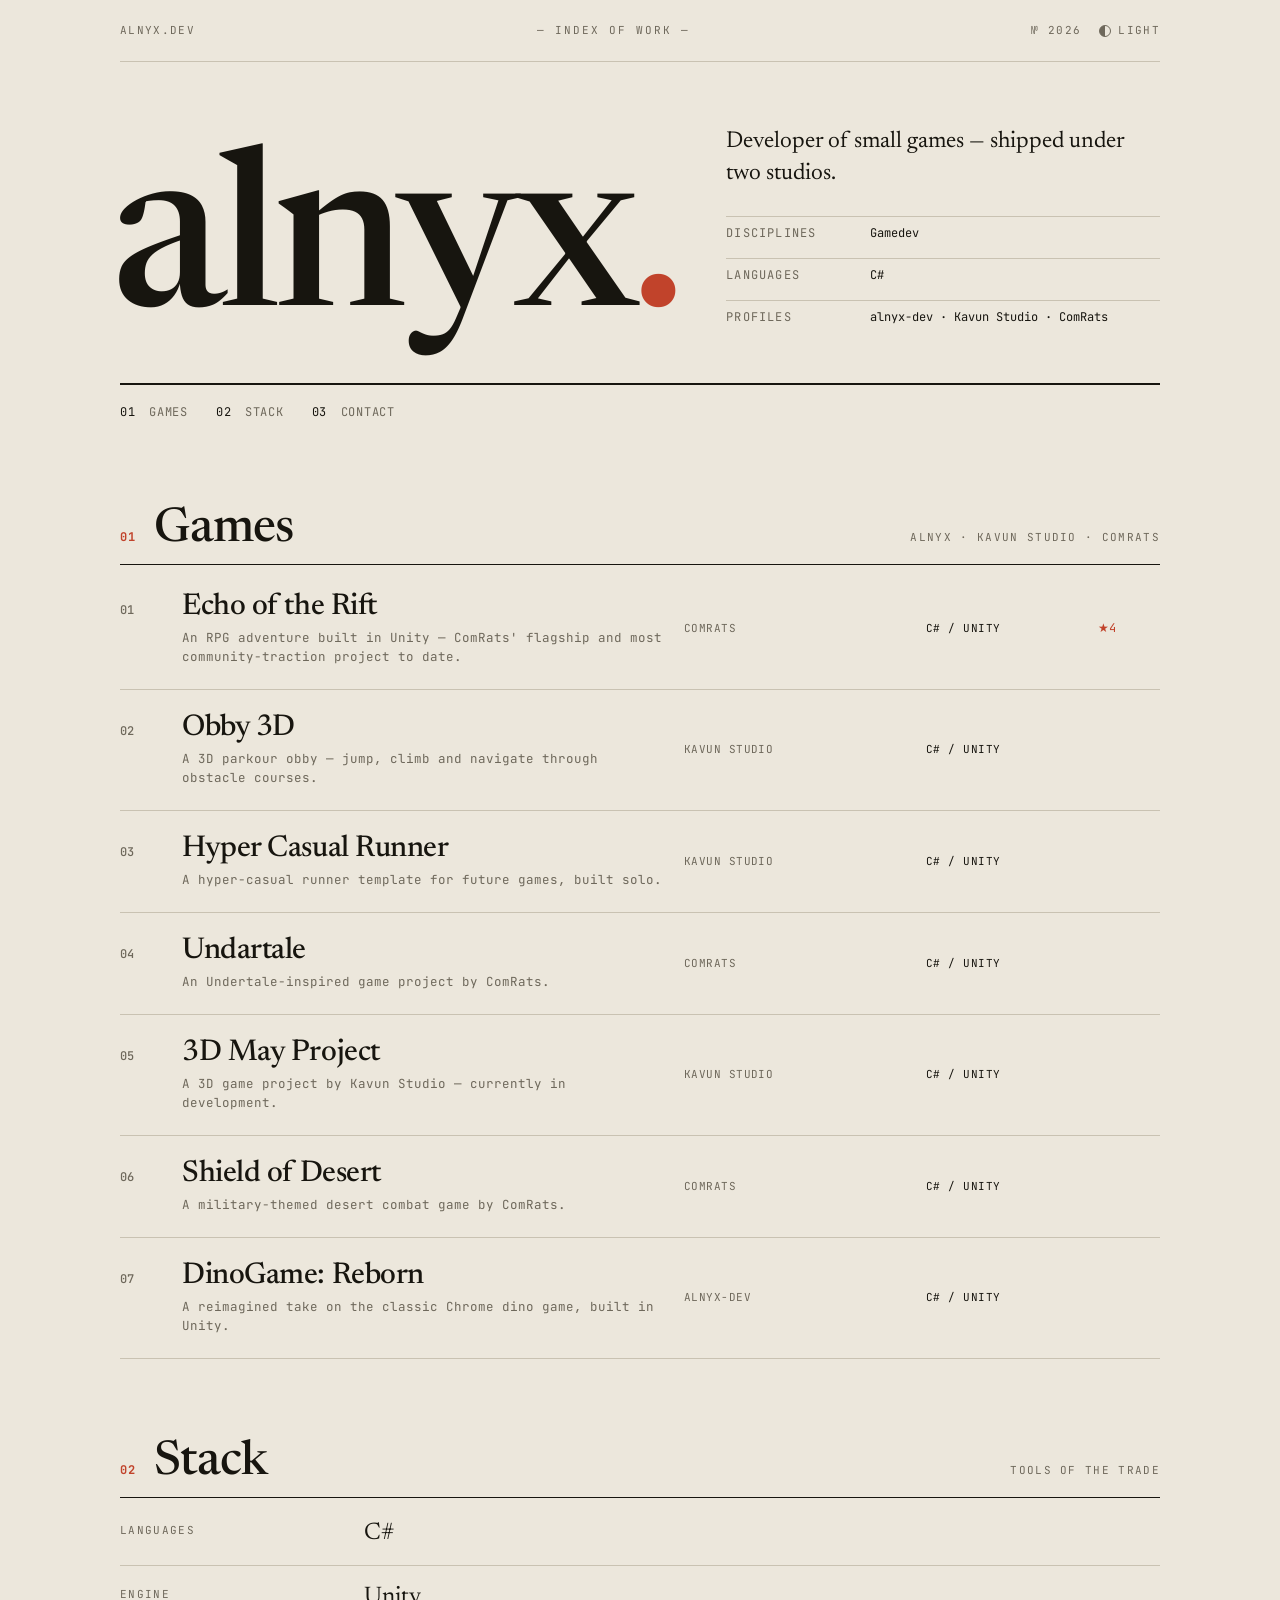
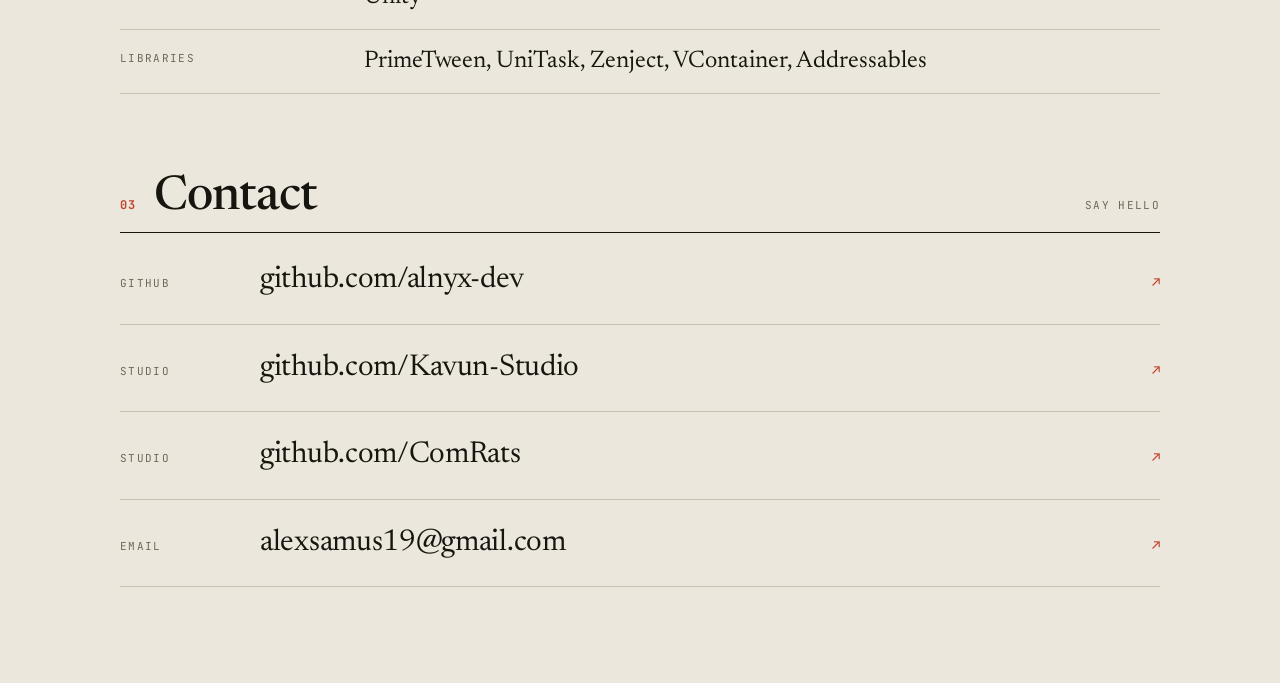
==== commit b4625ee5: "Update index.html" ====
--- a/index.html
+++ b/index.html
@@ -80,16 +80,8 @@
         <span class="r-stars"></span>
         <span class="r-go" aria-hidden="true">↗</span>
       </a></li>
-      <li><a class="row" href="https://github.com/Kavun-Studio/Puzzle" target="_blank" rel="noopener">
+      <li><a class="row" href="https://github.com/Kavun-Studio/HyperCasualRunner" target="_blank" rel="noopener">
         <span class="r-no">03</span>
-        <span class="r-main"><span class="r-name">Puzzle</span><span class="r-desc">A puzzle game template, built solo in Unity.</span></span>
-        <span class="r-tech">Kavun Studio</span>
-        <span class="r-lang">C# / Unity</span>
-        <span class="r-stars"></span>
-        <span class="r-go" aria-hidden="true">↗</span>
-      </a></li>
-      <li><a class="row" href="https://github.com/Kavun-Studio/HyperCasualRunner" target="_blank" rel="noopener">
-        <span class="r-no">04</span>
         <span class="r-main"><span class="r-name">Hyper Casual Runner</span><span class="r-desc">A hyper-casual runner template for future games, built solo.</span></span>
         <span class="r-tech">Kavun Studio</span>
         <span class="r-lang">C# / Unity</span>
@@ -97,7 +89,7 @@
         <span class="r-go" aria-hidden="true">↗</span>
       </a></li>
       <li><a class="row" href="https://github.com/ComRats/Undartale" target="_blank" rel="noopener">
-        <span class="r-no">05</span>
+        <span class="r-no">04</span>
         <span class="r-main"><span class="r-name">Undartale</span><span class="r-desc">An Undertale-inspired game project by ComRats.</span></span>
         <span class="r-tech">ComRats</span>
         <span class="r-lang">C# / Unity</span>
@@ -105,7 +97,7 @@
         <span class="r-go" aria-hidden="true">↗</span>
       </a></li>
       <li><a class="row" href="https://github.com/ComRats/3DMayProject" target="_blank" rel="noopener">
-        <span class="r-no">06</span>
+        <span class="r-no">05</span>
         <span class="r-main"><span class="r-name">3D May Project</span><span class="r-desc">A 3D game project by Kavun Studio — currently in development.</span></span>
         <span class="r-tech">Kavun Studio</span>
         <span class="r-lang">C# / Unity</span>
@@ -113,7 +105,7 @@
         <span class="r-go" aria-hidden="true">↗</span>
       </a></li>
       <li><a class="row" href="https://github.com/ComRats/ShieldOfDesert" target="_blank" rel="noopener">
-        <span class="r-no">07</span>
+        <span class="r-no">06</span>
         <span class="r-main"><span class="r-name">Shield of Desert</span><span class="r-desc">A military-themed desert combat game by ComRats.</span></span>
         <span class="r-tech">ComRats</span>
         <span class="r-lang">C# / Unity</span>
@@ -121,7 +113,7 @@
         <span class="r-go" aria-hidden="true">↗</span>
       </a></li>
       <li><a class="row" href="https://github.com/alnyx-dev/DinoGame-Reborn" target="_blank" rel="noopener">
-        <span class="r-no">08</span>
+        <span class="r-no">07</span>
         <span class="r-main"><span class="r-name">DinoGame: Reborn</span><span class="r-desc">A reimagined take on the classic Chrome dino game, built in Unity.</span></span>
         <span class="r-tech">alnyx-dev</span>
         <span class="r-lang">C# / Unity</span>
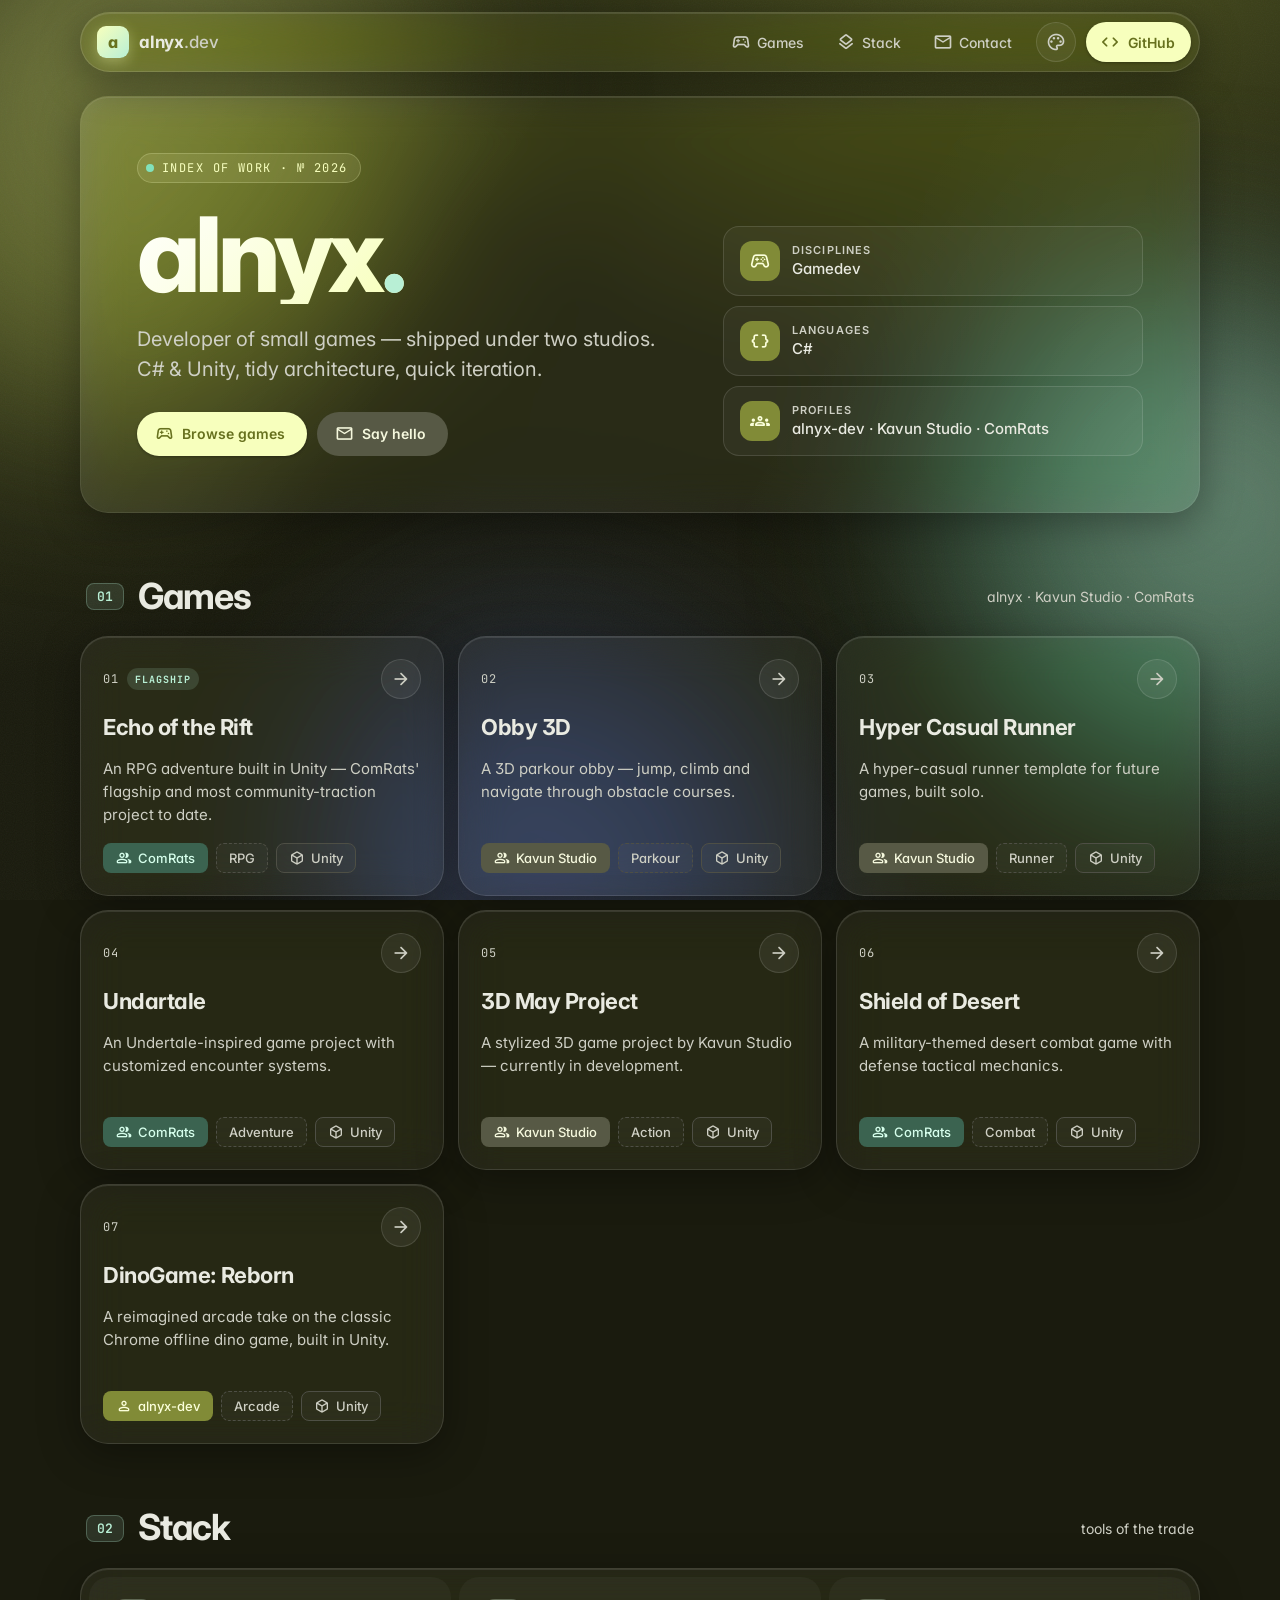
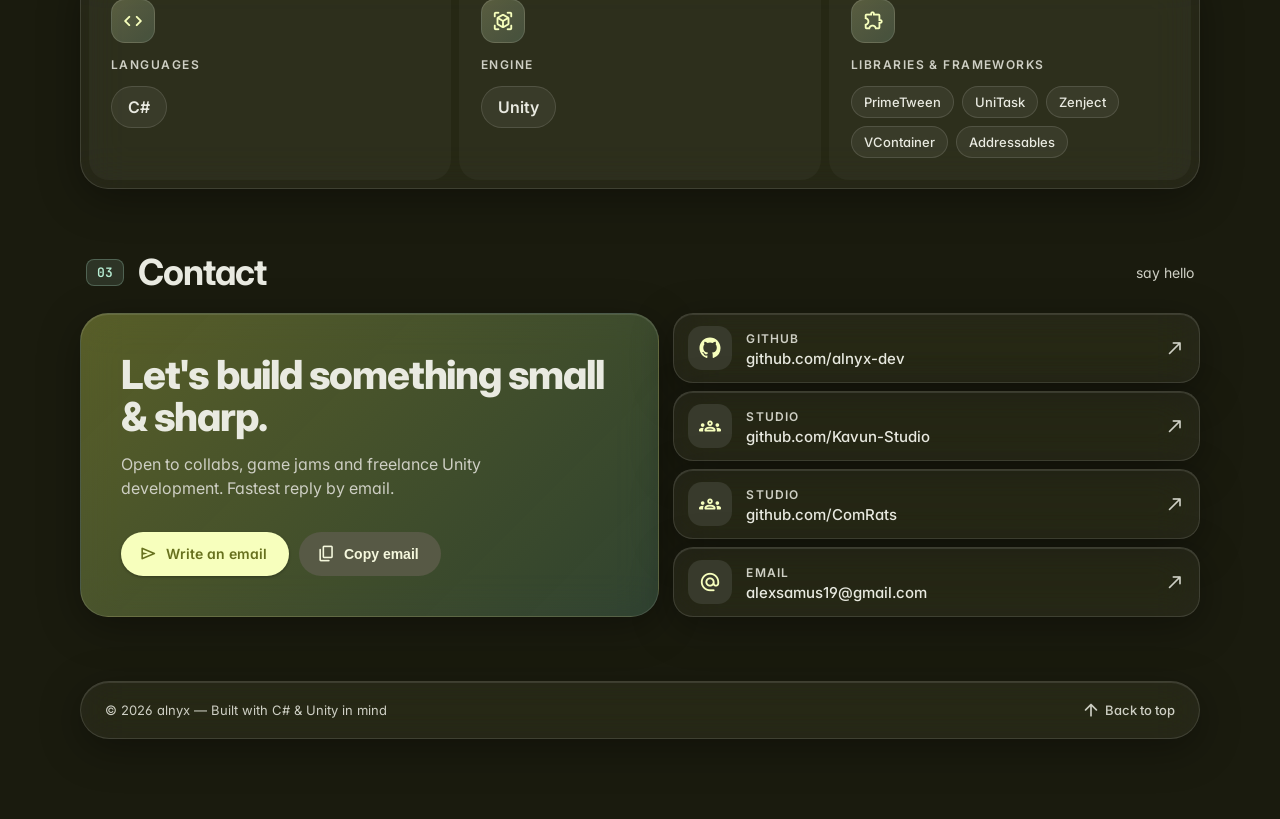
==== commit 8730c061: "Update" ====
--- a/index.html
+++ b/index.html
@@ -5,156 +5,843 @@
   <meta name="viewport" content="width=device-width, initial-scale=1.0">
   <title>alnyx — index</title>
   <meta name="description" content="alnyx-dev — games. C# & Unity. An index of work.">
-  <link rel="icon" href="data:image/svg+xml,%3Csvg xmlns='http://www.w3.org/2000/svg' viewBox='0 0 32 32'%3E%3Crect width='32' height='32' fill='%23121009'/%3E%3Ctext x='50%25' y='56%25' font-size='22' font-weight='700' fill='%23C6452F' font-family='Georgia,serif' text-anchor='middle' dominant-baseline='central'%3Ea%3C/text%3E%3C/svg%3E">
+  <meta name="theme-color" content="#0f0d1a">
+  <link rel="icon" id="favicon" href="">
   <link rel="preconnect" href="https://fonts.googleapis.com">
   <link rel="preconnect" href="https://fonts.gstatic.com" crossorigin>
-  <link href="https://fonts.googleapis.com/css2?family=Newsreader:ital,opsz,wght@0,6..72,400;0,6..72,500;1,6..72,400&family=JetBrains+Mono:wght@400;500;700&display=swap" rel="stylesheet">
-  <link rel="stylesheet" href="styles.css?v=3">
+  <link href="https://fonts.googleapis.com/css2?family=Inter:wght@400;500;600;700;800&family=JetBrains+Mono:wght@400;500&display=swap" rel="stylesheet">
+  <link href="https://fonts.googleapis.com/css2?family=Material+Symbols+Rounded:opsz,wght,FILL,GRAD@20..48,300..600,0..1,0&display=swap" rel="stylesheet">
+
   <script>
-    /* set theme before paint to avoid a flash */
+    // Предотвращает съезжание страницы вниз при перезагрузке (F5)
+    if ('scrollRestoration' in history) {
+      history.scrollRestoration = 'manual';
+    }
+    window.scrollTo(0, 0);
+
+    // Случайный начальный оттенок до первого рендера
     (function () {
-      try {
-        var t = localStorage.getItem('theme');
-        if (t === 'light' || t === 'dark') document.documentElement.setAttribute('data-theme', t);
-      } catch (e) {}
+      var h = Math.floor(Math.random() * 360);
+      document.documentElement.style.setProperty('--h', h);
     })();
   </script>
+
+  <style>
+    /* ============================================================
+       MATERIAL 3 — COLOR ROLES, derived from --h
+       ============================================================ */
+    :root {
+      --h: 258;
+      --h2: calc(var(--h) + 85);
+      --h3: calc(var(--h) + 160);
+
+      --md-primary:               hsl(var(--h) 100% 87%);
+      --md-on-primary:            hsl(var(--h) 58% 28%);
+      --md-primary-container:     hsl(var(--h) 43% 38%);
+      --md-on-primary-container:  hsl(var(--h) 100% 93%);
+      --md-secondary:             hsl(var(--h) 27% 81%);
+      --md-on-secondary:          hsl(var(--h) 18% 22%);
+      --md-secondary-container:   hsl(var(--h) 13% 31%);
+      --md-on-secondary-container:hsl(var(--h) 65% 92%);
+      --md-tertiary:              hsl(var(--h2) 63% 83%);
+      --md-on-tertiary:           hsl(var(--h2) 33% 22%);
+      --md-tertiary-container:    hsl(var(--h2) 25% 31%);
+      --md-on-tertiary-container: hsl(var(--h2) 100% 92%);
+      --md-surface:               hsl(var(--h) 33% 8%);
+      --md-surface-container-highest: hsl(var(--h) 13% 20%);
+      --md-on-surface:            hsl(var(--h) 17% 90%);
+      --md-on-surface-variant:    hsl(var(--h) 11% 79%);
+      --md-outline:               hsl(var(--h) 5% 58%);
+      --md-outline-variant:       hsl(var(--h) 7% 29%);
+
+      /* Glass tokens */
+      --glass-bg:      rgba(255,255,255,0.055);
+      --glass-bg-hover:rgba(255,255,255,0.09);
+      --glass-border:  rgba(255,255,255,0.12);
+      --glass-border-strong: rgba(255,255,255,0.22);
+      --glass-blur:    22px;
+      --glass-shadow:  0 10px 40px rgba(0,0,0,0.35), inset 0 1px 0 rgba(255,255,255,0.10);
+
+      /* Shape scale */
+      --shape-sm: 8px;
+      --shape-md: 12px;
+      --shape-lg: 16px;
+      --shape-xl: 28px;
+      --shape-full: 999px;
+
+      /* Motion */
+      --ease-emph: cubic-bezier(0.2, 0, 0, 1);
+      --ease-std:  cubic-bezier(0.2, 0, 0, 1);
+      --dur-short: 200ms;
+      --dur-med:   400ms;
+    }
+
+    *, *::before, *::after { box-sizing: border-box; }
+    html { 
+      scroll-behavior: smooth; 
+      scroll-padding-top: 86px;
+    }
+    body {
+      margin: 0;
+      min-height: 100vh;
+      font-family: "Inter", system-ui, -apple-system, "Segoe UI", Roboto, sans-serif;
+      font-feature-settings: "cv11", "ss01";
+      color: var(--md-on-surface);
+      background: var(--md-surface);
+      -webkit-font-smoothing: antialiased;
+      overflow-x: hidden;
+      position: relative;
+      transition: background-color var(--dur-med) ease;
+    }
+    a { color: inherit; text-decoration: none; }
+    ul { list-style: none; margin: 0; padding: 0; }
+    h1, h2, h3, p, dl, dd { margin: 0; }
+
+    :focus-visible {
+      outline: 2px solid var(--md-primary);
+      outline-offset: 3px;
+    }
+
+    .ms {
+      font-family: "Material Symbols Rounded";
+      font-weight: normal; font-style: normal;
+      font-size: 20px; line-height: 1;
+      letter-spacing: normal; text-transform: none;
+      display: inline-block; white-space: nowrap;
+      word-wrap: normal; direction: ltr;
+      font-variation-settings: 'FILL' 0, 'wght' 400, 'GRAD' 0, 'opsz' 24;
+      -webkit-font-feature-settings: 'liga';
+      user-select: none;
+    }
+    .ms.filled { font-variation-settings: 'FILL' 1, 'wght' 400, 'GRAD' 0, 'opsz' 24; }
+
+    /* Background blobs */
+    .bg {
+      position: fixed; inset: 0; z-index: -2; overflow: hidden;
+      background:
+        radial-gradient(1200px 800px at 80% -10%, hsl(var(--h) 46% 23%) 0%, transparent 60%),
+        radial-gradient(900px 700px at -10% 30%, hsl(var(--h) 38% 16%) 0%, transparent 60%),
+        var(--md-surface);
+      transition: background var(--dur-med) ease;
+    }
+    .blob {
+      position: absolute; border-radius: 50%;
+      filter: blur(90px); opacity: 0.55;
+      will-change: transform;
+      animation: drift 26s ease-in-out infinite alternate;
+    }
+    .blob.b1 { width: 620px; height: 620px; top: -160px; left: -120px;
+               background: radial-gradient(circle at 30% 30%, hsl(var(--h) 40% 57%), hsl(var(--h) 43% 38%) 60%, transparent 70%); }
+    .blob.b2 { width: 560px; height: 560px; top: 30%; right: -180px;
+               background: radial-gradient(circle at 60% 40%, hsl(var(--h2) 63% 83%), hsl(var(--h2) 30% 42%) 60%, transparent 70%);
+               animation-delay: -8s; animation-duration: 32s; }
+    .blob.b3 { width: 520px; height: 520px; bottom: -200px; left: 25%;
+               background: radial-gradient(circle at 40% 60%, hsl(var(--h3) 55% 63%), hsl(var(--h3) 45% 30%) 60%, transparent 70%);
+               animation-delay: -16s; animation-duration: 38s; opacity: 0.38; }
+    @keyframes drift {
+      0%   { transform: translate3d(0,0,0) scale(1); }
+      50%  { transform: translate3d(60px, -40px, 0) scale(1.08); }
+      100% { transform: translate3d(-40px, 60px, 0) scale(0.96); }
+    }
+    .noise {
+      position: fixed; inset: 0; z-index: -1; pointer-events: none; opacity: .045;
+      background-image: url("data:image/svg+xml,%3Csvg xmlns='http://www.w3.org/2000/svg' width='180' height='180'%3E%3Cfilter id='n'%3E%3CfeTurbulence type='fractalNoise' baseFrequency='0.9' numOctaves='2' stitchTiles='stitch'/%3E%3C/filter%3E%3Crect width='100%25' height='100%25' filter='url(%23n)'/%3E%3C/svg%3E");
+    }
+    @media (prefers-reduced-motion: reduce) { .blob { animation: none; } }
+
+    .glass {
+      background: var(--glass-bg);
+      border: 1px solid var(--glass-border);
+      -webkit-backdrop-filter: blur(var(--glass-blur)) saturate(160%);
+      backdrop-filter: blur(var(--glass-blur)) saturate(160%);
+      box-shadow: var(--glass-shadow);
+    }
+
+    .page {
+      width: min(1120px, 100% - 2rem);
+      margin: 0 auto;
+      padding: 96px 0 80px;
+    }
+    .section { margin-top: 64px; }
+
+    /* ============================================================
+       TOP APP BAR
+       ============================================================ */
+    .appbar {
+      position: fixed; top: 12px; left: 50%; transform: translateX(-50%);
+      z-index: 50;
+      width: min(1120px, 100% - 2rem);
+      height: 60px; padding: 0 8px 0 16px;
+      border-radius: var(--shape-full);
+      display: flex; align-items: center; gap: 10px;
+    }
+    .brand {
+      display: flex; align-items: center; gap: 10px;
+      font-weight: 700; letter-spacing: -0.01em; font-size: 17px;
+    }
+    .brand .dot {
+      width: 32px; height: 32px; border-radius: 9px; display: grid; place-items: center;
+      background: linear-gradient(135deg, var(--md-primary), var(--md-tertiary));
+      color: var(--md-on-primary); font-weight: 800; font-size: 16px;
+      box-shadow: 0 4px 14px hsl(var(--h) 100% 87% / .35);
+      transition: transform var(--dur-short) var(--ease-emph);
+    }
+    .brand:hover .dot { transform: scale(1.06) rotate(-3deg); }
+    .brand .tld { color: var(--md-on-surface-variant); font-weight: 500; }
+    
+    .appbar nav { margin-left: auto; display: flex; gap: 4px; }
+    .nav-link {
+      position: relative; padding: 8px 14px; border-radius: var(--shape-full);
+      font-size: 14px; font-weight: 500; color: var(--md-on-surface-variant);
+      display: inline-flex; align-items: center; gap: 6px;
+      transition: color var(--dur-short), background var(--dur-short);
+    }
+    .nav-link:hover { color: var(--md-on-surface); background: rgba(255,255,255,0.08); }
+    .nav-link.active {
+      color: var(--md-primary);
+      background: hsl(var(--h) 100% 87% / .12);
+    }
+
+    .icon-btn {
+      width: 40px; height: 40px; border-radius: 50%;
+      border: 1px solid var(--glass-border); background: rgba(255,255,255,0.05);
+      color: var(--md-on-surface-variant); display: grid; place-items: center;
+      cursor: pointer; transition: transform var(--dur-short), background var(--dur-short), color var(--dur-short);
+    }
+    .icon-btn:hover { color: var(--md-on-surface); background: rgba(255,255,255,0.12); transform: scale(1.05); }
+    .icon-btn:active { transform: scale(0.95); }
+
+    .appbar .cta {
+      display: inline-flex; align-items: center; gap: 8px;
+      height: 40px; padding: 0 16px 0 14px; border-radius: var(--shape-full);
+      background: var(--md-primary); color: var(--md-on-primary);
+      font-size: 14px; font-weight: 600;
+      transition: transform var(--dur-short) var(--ease-emph), box-shadow var(--dur-short), filter var(--dur-short);
+      box-shadow: 0 1px 3px rgba(0,0,0,0.3);
+    }
+    .appbar .cta:hover { filter: brightness(1.06); box-shadow: 0 6px 18px hsl(var(--h) 100% 87% / .35); transform: translateY(-1px); }
+
+    /* ============================================================
+       HERO
+       ============================================================ */
+    .hero {
+      border-radius: var(--shape-xl);
+      padding: clamp(28px, 5vw, 56px);
+      display: grid; grid-template-columns: 1.3fr 1fr; gap: 40px;
+      position: relative; overflow: hidden;
+      animation: rise .7s var(--ease-emph) both;
+    }
+    .hero::before {
+      content: ""; position: absolute; inset: 0; pointer-events: none;
+      background: linear-gradient(120deg, rgba(255,255,255,0.10) 0%, transparent 35%, transparent 65%, rgba(255,255,255,0.05) 100%);
+      mix-blend-mode: soft-light;
+    }
+    .eyebrow {
+      display: inline-flex; align-items: center; gap: 8px;
+      font-family: "JetBrains Mono", monospace; font-size: 12px; letter-spacing: .12em;
+      text-transform: uppercase; color: var(--md-primary);
+      padding: 6px 12px 6px 8px; border-radius: var(--shape-full);
+      background: hsl(var(--h) 100% 87% / .10); border: 1px solid hsl(var(--h) 100% 87% / .22);
+    }
+    .eyebrow .pulse {
+      width: 8px; height: 8px; border-radius: 50%; background: #7ee0b8;
+      box-shadow: 0 0 0 0 rgba(126,224,184,0.6); animation: pulse 2.2s infinite;
+    }
+    @keyframes pulse { 70% { box-shadow: 0 0 0 9px rgba(126,224,184,0);} 100% { box-shadow: 0 0 0 0 rgba(126,224,184,0);} }
+    .display {
+      margin-top: 22px;
+      font-size: clamp(56px, 9vw, 104px); line-height: .95; font-weight: 800;
+      letter-spacing: -0.045em;
+      background: linear-gradient(135deg, #ffffff 0%, var(--md-primary) 55%, var(--md-tertiary) 100%);
+      -webkit-background-clip: text; background-clip: text; color: transparent;
+    }
+    .display .period { color: var(--md-tertiary); -webkit-text-fill-color: var(--md-tertiary); }
+    .lede {
+      margin-top: 20px; max-width: 46ch;
+      font-size: clamp(17px, 2vw, 20px); line-height: 1.5;
+      color: var(--md-on-surface-variant);
+    }
+    .hero-actions { margin-top: 28px; display: flex; flex-wrap: wrap; gap: 10px; }
+    .btn {
+      display: inline-flex; align-items: center; gap: 8px;
+      height: 44px; padding: 0 22px 0 18px; border-radius: var(--shape-full);
+      font-size: 14px; font-weight: 600; cursor: pointer; position: relative; overflow: hidden;
+      border: none;
+      transition: transform var(--dur-short) var(--ease-emph), box-shadow var(--dur-short), background var(--dur-short), filter var(--dur-short);
+    }
+    .btn .ms { font-size: 19px; }
+    .btn::after {
+      content: ""; position: absolute; inset: 0; background: currentColor; opacity: 0;
+      transition: opacity var(--dur-short);
+    }
+    .btn:hover::after { opacity: .08; }
+    .btn:active::after { opacity: .12; }
+    .btn-filled { background: var(--md-primary); color: var(--md-on-primary); box-shadow: 0 1px 3px rgba(0,0,0,.3); }
+    .btn-filled:hover { box-shadow: 0 6px 20px hsl(var(--h) 100% 87% / .35); transform: translateY(-1px); }
+    .btn-tonal { background: var(--md-secondary-container); color: var(--md-on-secondary-container); }
+    .btn-tonal:hover { filter: brightness(1.1); }
+    .btn-outlined { background: transparent; color: var(--md-primary); border: 1px solid var(--md-outline); }
+    .btn-outlined:hover { border-color: var(--md-primary); }
+
+    .facts { align-self: end; display: grid; gap: 10px; }
+    .fact {
+      border-radius: var(--shape-lg); padding: 14px 16px;
+      display: grid; grid-template-columns: 40px 1fr; gap: 12px; align-items: center;
+      background: rgba(255,255,255,0.04); border: 1px solid var(--glass-border);
+      transition: background var(--dur-short), transform var(--dur-short) var(--ease-emph);
+    }
+    .fact:hover { background: var(--glass-bg-hover); transform: translateX(4px); }
+    .fact .ic {
+      width: 40px; height: 40px; border-radius: 12px; display: grid; place-items: center;
+      background: var(--md-primary-container); color: var(--md-on-primary-container);
+    }
+    .fact dt { font-size: 11px; letter-spacing: .1em; text-transform: uppercase; color: var(--md-on-surface-variant); font-weight: 600; }
+    .fact dd { font-size: 15px; font-weight: 500; margin-top: 2px; }
+
+    /* ============================================================
+       SECTION HEADERS (Perfect vertical center)
+       ============================================================ */
+    .sec-head { 
+      display: flex; 
+      align-items: center; 
+      gap: 14px; 
+      margin-bottom: 20px; 
+      padding: 0 6px; 
+      flex-wrap: wrap;
+    }
+    .sec-no {
+      font-family: "JetBrains Mono", monospace; 
+      font-size: 13px; 
+      font-weight: 600;
+      line-height: 1;
+      display: inline-flex;
+      align-items: center;
+      justify-content: center;
+      color: var(--md-tertiary);
+      padding: 6px 10px; 
+      border-radius: var(--shape-sm);
+      background: hsl(var(--h2) 63% 83% / .12); 
+      border: 1px solid hsl(var(--h2) 63% 83% / .25);
+    }
+    .sec-title { 
+      font-size: clamp(26px, 3.4vw, 36px); 
+      font-weight: 700; 
+      letter-spacing: -0.03em;
+      line-height: 1.1; 
+    }
+    .sec-sub { 
+      margin-left: auto; 
+      color: var(--md-on-surface-variant); 
+      font-size: 14px; 
+    }
+
+    /* ============================================================
+       GAMES — cards
+       ============================================================ */
+    .grid {
+      display: grid; gap: 14px;
+      grid-template-columns: repeat(auto-fill, minmax(320px, 1fr));
+      align-items: stretch;
+    }
+    .grid > li { 
+      display: flex;
+    }
+    .card {
+      flex: 1;
+      min-height: 260px;
+      display: flex; flex-direction: column; gap: 16px;
+      padding: 22px; border-radius: var(--shape-xl);
+      position: relative; overflow: hidden; isolation: isolate;
+      transition: transform var(--dur-med) var(--ease-emph), background var(--dur-short), border-color var(--dur-short), box-shadow var(--dur-med);
+      animation: rise .7s var(--ease-emph) both;
+    }
+    .grid > li:nth-child(2) .card { animation-delay: .05s } .grid > li:nth-child(3) .card { animation-delay: .10s }
+    .grid > li:nth-child(4) .card { animation-delay: .15s } .grid > li:nth-child(5) .card { animation-delay: .20s }
+    .grid > li:nth-child(6) .card { animation-delay: .25s } .grid > li:nth-child(7) .card { animation-delay: .30s }
+    
+    .card::before {
+      content: ""; position: absolute; inset: 0; z-index: -1; opacity: 0;
+      background: radial-gradient(420px circle at var(--mx, 50%) var(--my, 50%), hsl(var(--h) 100% 87% / .16), transparent 45%);
+      transition: opacity var(--dur-med);
+    }
+    .card:hover { 
+      transform: translateY(-4px); 
+      background: var(--glass-bg-hover); 
+      border-color: var(--glass-border-strong);
+      box-shadow: 0 18px 50px rgba(0,0,0,.45), inset 0 1px 0 rgba(255,255,255,.16); 
+    }
+    .card:hover::before { opacity: 1; }
+    .card-top { display: flex; align-items: center; justify-content: space-between; gap: 12px; }
+    .card-no { display: inline-flex; align-items: center; gap: 8px; font-family: "JetBrains Mono", monospace; font-size: 12px; color: var(--md-on-surface-variant); letter-spacing: .08em; }
+    
+    .badge {
+      height: 22px; padding: 0 8px; border-radius: var(--shape-full); display: inline-flex; align-items: center;
+      font-size: 10px; font-weight: 700; letter-spacing: .1em;
+      background: hsl(var(--h2) 63% 83% / .14); color: var(--md-tertiary);
+    }
+    .card-arrow {
+      width: 40px; height: 40px; border-radius: 50%; display: grid; place-items: center;
+      background: rgba(255,255,255,0.06); border: 1px solid var(--glass-border);
+      color: var(--md-on-surface-variant); flex-shrink: 0;
+      transition: background var(--dur-short), color var(--dur-short), transform var(--dur-med) var(--ease-emph);
+    }
+    .card:hover .card-arrow { background: var(--md-primary); color: var(--md-on-primary); transform: rotate(-45deg) scale(1.05); }
+    
+    .card-title { font-size: 22px; font-weight: 700; letter-spacing: -0.02em; line-height: 1.15; }
+    .card-desc {
+      color: var(--md-on-surface-variant); font-size: 15px; line-height: 1.55; flex: 1;
+      display: -webkit-box; -webkit-line-clamp: 3; -webkit-box-orient: vertical; overflow: hidden;
+    }
+    .card-meta { display: flex; flex-wrap: wrap; align-items: center; gap: 8px; margin-top: auto; }
+
+    /* M3 chips */
+    .chip {
+      display: inline-flex; align-items: center; gap: 6px;
+      height: 30px; padding: 0 12px; border-radius: var(--shape-sm);
+      font-size: 13px; font-weight: 500;
+      border: 1px solid var(--md-outline-variant); color: var(--md-on-surface-variant);
+      background: rgba(255,255,255,0.03);
+    }
+    .chip .ms { font-size: 16px; }
+    .chip.studio { border-color: transparent; background: var(--md-secondary-container); color: var(--md-on-secondary-container); }
+    .chip.studio.comrats { background: var(--md-tertiary-container); color: var(--md-on-tertiary-container); }
+    .chip.studio.alnyx   { background: var(--md-primary-container); color: var(--md-on-primary-container); }
+    .chip.genre { border-style: dashed; }
+
+    /* ============================================================
+       STACK
+       ============================================================ */
+    .stack {
+      border-radius: var(--shape-xl); padding: 8px;
+      display: grid; grid-template-columns: repeat(3, 1fr); gap: 8px;
+    }
+    .stack-cell {
+      padding: 22px; border-radius: 20px;
+      background: rgba(255,255,255,0.03);
+      display: flex; flex-direction: column; gap: 14px;
+      transition: background var(--dur-short);
+    }
+    .stack-cell:hover { background: rgba(255,255,255,0.06); }
+    .stack-cell .ic {
+      width: 44px; height: 44px; border-radius: 14px; display: grid; place-items: center;
+      background: linear-gradient(135deg, hsl(var(--h) 100% 87% / .22), hsl(var(--h2) 63% 83% / .18));
+      color: var(--md-primary); border: 1px solid var(--glass-border);
+    }
+    .stack-cell .ic .ms { font-size: 22px; }
+    .stack-cell dt { font-size: 12px; letter-spacing: .12em; text-transform: uppercase; color: var(--md-on-surface-variant); font-weight: 600; }
+    .stack-cell dd { display: flex; flex-wrap: wrap; gap: 8px; }
+    .tag {
+      padding: 7px 12px; border-radius: var(--shape-full); font-size: 13px; font-weight: 500;
+      background: rgba(255,255,255,0.06); border: 1px solid var(--glass-border);
+      transition: background var(--dur-short), border-color var(--dur-short), transform var(--dur-short) var(--ease-emph);
+    }
+    .tag:hover { background: var(--md-primary-container); color: var(--md-on-primary-container); border-color: transparent; transform: translateY(-1px); }
+    .tag.big { font-size: 16px; padding: 10px 16px; font-weight: 600; }
+
+    /* ============================================================
+       CONTACT
+       ============================================================ */
+    .contact-wrap { display: grid; grid-template-columns: 1.1fr 1fr; gap: 14px; }
+    .contact-card {
+      border-radius: var(--shape-xl); padding: clamp(24px, 4vw, 40px);
+      display: flex; flex-direction: column; gap: 18px; justify-content: space-between;
+      background:
+        linear-gradient(135deg, hsl(var(--h) 43% 38% / .55), hsl(var(--h2) 25% 31% / .45)),
+        var(--glass-bg);
+    }
+    .contact-card h3 { font-size: clamp(26px, 3.4vw, 40px); font-weight: 800; letter-spacing: -0.03em; line-height: 1.05; }
+    .contact-card p { color: var(--md-on-surface-variant); font-size: 16px; line-height: 1.5; max-width: 38ch; }
+    .contact-btns { display: flex; flex-wrap: wrap; gap: 10px; }
+
+    .links { display: grid; gap: 8px; align-content: start; }
+    .link {
+      display: grid; grid-template-columns: 44px 1fr auto; align-items: center; gap: 14px;
+      padding: 12px 14px; border-radius: 20px;
+      cursor: pointer;
+      transition: background var(--dur-short), border-color var(--dur-short), transform var(--dur-med) var(--ease-emph);
+    }
+    .link:hover { background: var(--glass-bg-hover); border-color: var(--glass-border-strong); transform: translateX(4px); }
+    .link .ic {
+      width: 44px; height: 44px; border-radius: 14px; display: grid; place-items: center;
+      background: var(--md-surface-container-highest); color: var(--md-primary);
+    }
+    .link .ic .ms { font-size: 22px; }
+    .link .ic svg { width: 22px; height: 22px; fill: currentColor; }
+    .link-key { font-size: 12px; letter-spacing: .1em; text-transform: uppercase; color: var(--md-on-surface-variant); font-weight: 600; }
+    .link-val { display: block; font-size: 15px; font-weight: 500; margin-top: 2px; overflow: hidden; text-overflow: ellipsis; white-space: nowrap; }
+    .link .go { color: var(--md-on-surface-variant); transition: color var(--dur-short), transform var(--dur-med) var(--ease-emph); }
+    .link:hover .go { color: var(--md-primary); transform: translate(2px, -2px); }
+
+    /* Toast Notification */
+    .toast {
+      position: fixed; bottom: 24px; left: 50%; transform: translateX(-50%) translateY(100px);
+      padding: 12px 20px; border-radius: var(--shape-full);
+      background: var(--md-on-surface); color: var(--md-surface);
+      font-size: 14px; font-weight: 600; display: inline-flex; align-items: center; gap: 8px;
+      box-shadow: 0 10px 30px rgba(0,0,0,0.5); z-index: 100;
+      pointer-events: none; opacity: 0;
+      transition: transform var(--dur-med) var(--ease-emph), opacity var(--dur-med);
+    }
+    .toast.show { transform: translateX(-50%) translateY(0); opacity: 1; }
+
+    /* ============================================================
+       FOOTER
+       ============================================================ */
+    footer {
+      margin-top: 64px; padding: 18px 24px; border-radius: var(--shape-full);
+      display: flex; align-items: center; justify-content: space-between;
+      font-size: 13px; color: var(--md-on-surface-variant);
+    }
+    .back-to-top {
+      display: inline-flex; align-items: center; gap: 4px;
+      color: var(--md-on-surface-variant); font-weight: 500;
+      transition: color var(--dur-short);
+    }
+    .back-to-top:hover { color: var(--md-primary); }
+
+    @keyframes rise { from { opacity: 0; transform: translateY(18px);} to { opacity: 1; transform: none; } }
+
+    /* ============================================================
+       RESPONSIVE
+       ============================================================ */
+    @media (max-width: 900px) {
+      .hero { grid-template-columns: 1fr; }
+      .stack { grid-template-columns: 1fr; }
+      .contact-wrap { grid-template-columns: 1fr; }
+    }
+    @media (max-width: 720px) {
+      .page { padding-top: 88px; }
+      .grid { grid-template-columns: 1fr; }
+      .sec-sub { display: none; }
+      .appbar nav .nav-text { display: none; }
+      .appbar nav a { padding: 10px; }
+      footer { flex-direction: column; gap: 8px; text-align: center; }
+    }
+    @media (max-width: 440px) {
+      .appbar .cta span:not(.ms) { display: none; }
+      .appbar .cta { padding: 0 12px; }
+    }
+  </style>
 </head>
 <body>
-<div class="sheet">
-
-  <!-- UTILITY LINE -->
-  <div class="util">
-    <span>alnyx.dev</span>
-    <span class="util-mid">— index of work —</span>
-    <span class="util-right">
-      <span>№&nbsp;2026</span>
-      <button id="themeBtn" class="theme-btn" type="button" aria-label="Switch color theme">
-        <span class="glyph" aria-hidden="true"></span><span class="theme-label">Theme</span>
-      </button>
-    </span>
-  </div>
-
-  <!-- MASTHEAD -->
-  <header class="mast">
-    <h1 class="word">alnyx<span class="period">.</span></h1>
-    <div class="mast-side">
-      <p class="lede">Developer of small games — shipped under two studios.</p>
-      <dl class="facts">
+
+<!-- Background -->
+<div class="bg" aria-hidden="true">
+  <div class="blob b1"></div>
+  <div class="blob b2"></div>
+  <div class="blob b3"></div>
+</div>
+<div class="noise" aria-hidden="true"></div>
+
+<!-- Top App Bar -->
+<header class="appbar glass">
+  <a class="brand" href="#top">
+    <span class="dot">a</span>
+    <span>alnyx<span class="tld">.dev</span></span>
+  </a>
+
+  <nav aria-label="Sections">
+    <a class="nav-link" href="#games"><span class="ms">sports_esports</span><span class="nav-text">Games</span></a>
+    <a class="nav-link" href="#stack"><span class="ms">layers</span><span class="nav-text">Stack</span></a>
+    <a class="nav-link" href="#contact"><span class="ms">mail</span><span class="nav-text">Contact</span></a>
+  </nav>
+
+  <!-- Кнопка случайной смены палитры темы -->
+  <button class="icon-btn" id="retheme-btn" title="Randomize accent palette" aria-label="Change theme accent color">
+    <span class="ms">palette</span>
+  </button>
+
+  <a class="cta" href="https://github.com/alnyx-dev" target="_blank" rel="noopener">
+    <span class="ms">code</span><span>GitHub</span>
+  </a>
+</header>
+
+<main class="page" id="top">
+
+  <!-- HERO -->
+  <section class="hero glass">
+    <div>
+      <span class="eyebrow"><span class="pulse"></span> Index of work · № 2026</span>
+      <h1 class="display">alnyx<span class="period">.</span></h1>
+      <p class="lede">Developer of small games — shipped under two studios. C# &amp; Unity, tidy architecture, quick iteration.</p>
+      <div class="hero-actions">
+        <a class="btn btn-filled" href="#games"><span class="ms">sports_esports</span> Browse games</a>
+        <a class="btn btn-tonal" href="#contact"><span class="ms">mail</span> Say hello</a>
+      </div>
+    </div>
+
+    <dl class="facts">
+      <div class="fact">
+        <span class="ic"><span class="ms">stadia_controller</span></span>
         <div><dt>Disciplines</dt><dd>Gamedev</dd></div>
+      </div>
+      <div class="fact">
+        <span class="ic"><span class="ms">data_object</span></span>
         <div><dt>Languages</dt><dd>C#</dd></div>
+      </div>
+      <div class="fact">
+        <span class="ic"><span class="ms">groups</span></span>
         <div><dt>Profiles</dt><dd>alnyx-dev · Kavun Studio · ComRats</dd></div>
-      </dl>
+      </div>
+    </dl>
+  </section>
+
+  <!-- 01 GAMES -->
+  <section id="games" class="section">
+    <div class="sec-head">
+      <span class="sec-no">01</span>
+      <h2 class="sec-title">Games</h2>
+      <span class="sec-sub">alnyx · Kavun Studio · ComRats</span>
     </div>
-  </header>
-
-  <!-- NAV -->
-  <nav class="contents">
-    <a href="#games"><span class="c-no">01</span> Games</a>
-    <a href="#stack"><span class="c-no">02</span> Stack</a>
-    <a href="#contact"><span class="c-no">03</span> Contact</a>
-  </nav>
-
-  <!-- 01 GAMES -->
-  <section id="games" class="block">
-    <div class="block-head">
-      <span class="block-no">01</span>
-      <h2 class="block-title">Games</h2>
-      <span class="block-count">alnyx · Kavun Studio · ComRats</span>
-    </div>
-
-    <ul class="index">
-      <li><a class="row" href="https://github.com/ComRats/Echo-of-the-Rift" target="_blank" rel="noopener">
-        <span class="r-no">01</span>
-        <span class="r-main"><span class="r-name">Echo of the Rift</span><span class="r-desc">An RPG adventure built in Unity — ComRats' flagship and most community-traction project to date.</span></span>
-        <span class="r-tech">ComRats</span>
-        <span class="r-lang">C# / Unity</span>
-        <span class="r-stars">★4</span>
-        <span class="r-go" aria-hidden="true">↗</span>
-      </a></li>
-      <li><a class="row" href="https://github.com/Kavun-Studio/Obby-3D" target="_blank" rel="noopener">
-        <span class="r-no">02</span>
-        <span class="r-main"><span class="r-name">Obby 3D</span><span class="r-desc">A 3D parkour obby — jump, climb and navigate through obstacle courses.</span></span>
-        <span class="r-tech">Kavun Studio</span>
-        <span class="r-lang">C# / Unity</span>
-        <span class="r-stars"></span>
-        <span class="r-go" aria-hidden="true">↗</span>
-      </a></li>
-      <li><a class="row" href="https://github.com/Kavun-Studio/HyperCasualRunner" target="_blank" rel="noopener">
-        <span class="r-no">03</span>
-        <span class="r-main"><span class="r-name">Hyper Casual Runner</span><span class="r-desc">A hyper-casual runner template for future games, built solo.</span></span>
-        <span class="r-tech">Kavun Studio</span>
-        <span class="r-lang">C# / Unity</span>
-        <span class="r-stars"></span>
-        <span class="r-go" aria-hidden="true">↗</span>
-      </a></li>
-      <li><a class="row" href="https://github.com/ComRats/Undartale" target="_blank" rel="noopener">
-        <span class="r-no">04</span>
-        <span class="r-main"><span class="r-name">Undartale</span><span class="r-desc">An Undertale-inspired game project by ComRats.</span></span>
-        <span class="r-tech">ComRats</span>
-        <span class="r-lang">C# / Unity</span>
-        <span class="r-stars"></span>
-        <span class="r-go" aria-hidden="true">↗</span>
-      </a></li>
-      <li><a class="row" href="https://github.com/ComRats/3DMayProject" target="_blank" rel="noopener">
-        <span class="r-no">05</span>
-        <span class="r-main"><span class="r-name">3D May Project</span><span class="r-desc">A 3D game project by Kavun Studio — currently in development.</span></span>
-        <span class="r-tech">Kavun Studio</span>
-        <span class="r-lang">C# / Unity</span>
-        <span class="r-stars"></span>
-        <span class="r-go" aria-hidden="true">↗</span>
-      </a></li>
-      <li><a class="row" href="https://github.com/ComRats/ShieldOfDesert" target="_blank" rel="noopener">
-        <span class="r-no">06</span>
-        <span class="r-main"><span class="r-name">Shield of Desert</span><span class="r-desc">A military-themed desert combat game by ComRats.</span></span>
-        <span class="r-tech">ComRats</span>
-        <span class="r-lang">C# / Unity</span>
-        <span class="r-stars"></span>
-        <span class="r-go" aria-hidden="true">↗</span>
-      </a></li>
-      <li><a class="row" href="https://github.com/alnyx-dev/DinoGame-Reborn" target="_blank" rel="noopener">
-        <span class="r-no">07</span>
-        <span class="r-main"><span class="r-name">DinoGame: Reborn</span><span class="r-desc">A reimagined take on the classic Chrome dino game, built in Unity.</span></span>
-        <span class="r-tech">alnyx-dev</span>
-        <span class="r-lang">C# / Unity</span>
-        <span class="r-stars"></span>
-        <span class="r-go" aria-hidden="true">↗</span>
-      </a></li>
+
+    <ul class="grid" id="games-grid">
+      <li>
+        <a class="card glass" href="https://github.com/ComRats/Echo-of-the-Rift" target="_blank" rel="noopener">
+          <div class="card-top"><span class="card-no">01 <span class="badge">FLAGSHIP</span></span><span class="card-arrow"><span class="ms">arrow_forward</span></span></div>
+          <h3 class="card-title">Echo of the Rift</h3>
+          <p class="card-desc">An RPG adventure built in Unity — ComRats' flagship and most community-traction project to date.</p>
+          <div class="card-meta">
+            <span class="chip studio comrats"><span class="ms">group</span>ComRats</span>
+            <span class="chip genre">RPG</span>
+            <span class="chip"><span class="ms">deployed_code</span>Unity</span>
+          </div>
+        </a>
+      </li>
+
+      <li>
+        <a class="card glass" href="https://github.com/Kavun-Studio/Obby-3D" target="_blank" rel="noopener">
+          <div class="card-top"><span class="card-no">02</span><span class="card-arrow"><span class="ms">arrow_forward</span></span></div>
+          <h3 class="card-title">Obby 3D</h3>
+          <p class="card-desc">A 3D parkour obby — jump, climb and navigate through obstacle courses.</p>
+          <div class="card-meta">
+            <span class="chip studio"><span class="ms">group</span>Kavun Studio</span>
+            <span class="chip genre">Parkour</span>
+            <span class="chip"><span class="ms">deployed_code</span>Unity</span>
+          </div>
+        </a>
+      </li>
+
+      <li>
+        <a class="card glass" href="https://github.com/Kavun-Studio/HyperCasualRunner" target="_blank" rel="noopener">
+          <div class="card-top"><span class="card-no">03</span><span class="card-arrow"><span class="ms">arrow_forward</span></span></div>
+          <h3 class="card-title">Hyper Casual Runner</h3>
+          <p class="card-desc">A hyper-casual runner template for future games, built solo.</p>
+          <div class="card-meta">
+            <span class="chip studio"><span class="ms">group</span>Kavun Studio</span>
+            <span class="chip genre">Runner</span>
+            <span class="chip"><span class="ms">deployed_code</span>Unity</span>
+          </div>
+        </a>
+      </li>
+
+      <li>
+        <a class="card glass" href="https://github.com/ComRats/Undartale" target="_blank" rel="noopener">
+          <div class="card-top"><span class="card-no">04</span><span class="card-arrow"><span class="ms">arrow_forward</span></span></div>
+          <h3 class="card-title">Undartale</h3>
+          <p class="card-desc">An Undertale-inspired game project with customized encounter systems.</p>
+          <div class="card-meta">
+            <span class="chip studio comrats"><span class="ms">group</span>ComRats</span>
+            <span class="chip genre">Adventure</span>
+            <span class="chip"><span class="ms">deployed_code</span>Unity</span>
+          </div>
+        </a>
+      </li>
+
+      <li>
+        <a class="card glass" href="https://github.com/ComRats/3DMayProject" target="_blank" rel="noopener">
+          <div class="card-top"><span class="card-no">05</span><span class="card-arrow"><span class="ms">arrow_forward</span></span></div>
+          <h3 class="card-title">3D May Project</h3>
+          <p class="card-desc">A stylized 3D game project by Kavun Studio — currently in development.</p>
+          <div class="card-meta">
+            <span class="chip studio"><span class="ms">group</span>Kavun Studio</span>
+            <span class="chip genre">Action</span>
+            <span class="chip"><span class="ms">deployed_code</span>Unity</span>
+          </div>
+        </a>
+      </li>
+
+      <li>
+        <a class="card glass" href="https://github.com/ComRats/ShieldOfDesert" target="_blank" rel="noopener">
+          <div class="card-top"><span class="card-no">06</span><span class="card-arrow"><span class="ms">arrow_forward</span></span></div>
+          <h3 class="card-title">Shield of Desert</h3>
+          <p class="card-desc">A military-themed desert combat game with defense tactical mechanics.</p>
+          <div class="card-meta">
+            <span class="chip studio comrats"><span class="ms">group</span>ComRats</span>
+            <span class="chip genre">Combat</span>
+            <span class="chip"><span class="ms">deployed_code</span>Unity</span>
+          </div>
+        </a>
+      </li>
+
+      <li>
+        <a class="card glass" href="https://github.com/alnyx-dev/DinoGame-Reborn" target="_blank" rel="noopener">
+          <div class="card-top"><span class="card-no">07</span><span class="card-arrow"><span class="ms">arrow_forward</span></span></div>
+          <h3 class="card-title">DinoGame: Reborn</h3>
+          <p class="card-desc">A reimagined arcade take on the classic Chrome offline dino game, built in Unity.</p>
+          <div class="card-meta">
+            <span class="chip studio alnyx"><span class="ms">person</span>alnyx-dev</span>
+            <span class="chip genre">Arcade</span>
+            <span class="chip"><span class="ms">deployed_code</span>Unity</span>
+          </div>
+        </a>
+      </li>
     </ul>
   </section>
 
   <!-- 02 STACK -->
-  <section id="stack" class="block">
-    <div class="block-head">
-      <span class="block-no">02</span>
-      <h2 class="block-title">Stack</h2>
-      <span class="block-count">tools of the trade</span>
+  <section id="stack" class="section">
+    <div class="sec-head">
+      <span class="sec-no">02</span>
+      <h2 class="sec-title">Stack</h2>
+      <span class="sec-sub">tools of the trade</span>
     </div>
 
-    <dl class="spec">
-      <div class="spec-row"><dt>Languages</dt><dd>C#</dd></div>
-      <div class="spec-row"><dt>Engine</dt><dd>Unity</dd></div>
-      <div class="spec-row"><dt>Libraries</dt><dd>PrimeTween, UniTask, Zenject, VContainer, Addressables</dd></div>
+    <dl class="stack glass">
+      <div class="stack-cell">
+        <span class="ic"><span class="ms">code</span></span>
+        <dt>Languages</dt>
+        <dd><span class="tag big">C#</span></dd>
+      </div>
+      <div class="stack-cell">
+        <span class="ic"><span class="ms">view_in_ar</span></span>
+        <dt>Engine</dt>
+        <dd><span class="tag big">Unity</span></dd>
+      </div>
+      <div class="stack-cell">
+        <span class="ic"><span class="ms">extension</span></span>
+        <dt>Libraries &amp; Frameworks</dt>
+        <dd>
+          <span class="tag">PrimeTween</span>
+          <span class="tag">UniTask</span>
+          <span class="tag">Zenject</span>
+          <span class="tag">VContainer</span>
+          <span class="tag">Addressables</span>
+        </dd>
+      </div>
     </dl>
   </section>
 
   <!-- 03 CONTACT -->
-  <section id="contact" class="block">
-    <div class="block-head">
-      <span class="block-no">03</span>
-      <h2 class="block-title">Contact</h2>
-      <span class="block-count">say hello</span>
+  <section id="contact" class="section">
+    <div class="sec-head">
+      <span class="sec-no">03</span>
+      <h2 class="sec-title">Contact</h2>
+      <span class="sec-sub">say hello</span>
     </div>
 
-    <ul class="links">
-      <li><a href="https://github.com/alnyx-dev" target="_blank" rel="noopener"><span class="l-key">GitHub</span><span class="l-val">github.com/alnyx-dev</span><span class="l-go">↗</span></a></li>
-      <li><a href="https://github.com/Kavun-Studio" target="_blank" rel="noopener"><span class="l-key">Studio</span><span class="l-val">github.com/Kavun-Studio</span><span class="l-go">↗</span></a></li>
-      <li><a href="https://github.com/ComRats" target="_blank" rel="noopener"><span class="l-key">Studio</span><span class="l-val">github.com/ComRats</span><span class="l-go">↗</span></a></li>
-      <li><a href="mailto:alnyx-dev@users.noreply.github.com"><span class="l-key">Email</span><span class="l-val">alexsamus19@gmail.com</span><span class="l-go">↗</span></a></li>
-    </ul>
+    <div class="contact-wrap">
+      <div class="contact-card glass">
+        <div>
+          <h3>Let's build something small &amp; sharp.</h3>
+          <p style="margin-top:14px">Open to collabs, game jams and freelance Unity development. Fastest reply by email.</p>
+        </div>
+        <div class="contact-btns">
+          <a class="btn btn-filled" href="mailto:alexsamus19@gmail.com"><span class="ms">send</span> Write an email</a>
+          <button class="btn btn-tonal" id="copy-email-btn" type="button"><span class="ms">content_copy</span> Copy email</button>
+        </div>
+      </div>
+
+      <ul class="links">
+        <li><a class="link glass" href="https://github.com/alnyx-dev" target="_blank" rel="noopener">
+          <span class="ic"><svg viewBox="0 0 24 24"><path d="M12 .5C5.65.5.5 5.65.5 12c0 5.08 3.29 9.39 7.86 10.91.58.1.79-.25.79-.56v-2.17c-3.2.7-3.87-1.36-3.87-1.36-.52-1.33-1.28-1.68-1.28-1.68-1.04-.71.08-.7.08-.7 1.15.08 1.76 1.19 1.76 1.19 1.03 1.76 2.7 1.25 3.36.96.1-.75.4-1.25.73-1.54-2.55-.29-5.24-1.28-5.24-5.68 0-1.26.45-2.28 1.19-3.09-.12-.29-.52-1.46.11-3.04 0 0 .97-.31 3.17 1.18a11 11 0 0 1 5.78 0c2.2-1.49 3.17-1.18 3.17-1.18.63 1.58.23 2.75.11 3.04.74.81 1.19 1.83 1.19 3.09 0 4.41-2.69 5.38-5.25 5.67.41.36.78 1.06.78 2.14v3.17c0 .31.21.67.8.56A11.51 11.51 0 0 0 23.5 12C23.5 5.65 18.35.5 12 .5z"/></svg></span>
+          <span><span class="link-key">GitHub</span><span class="link-val">github.com/alnyx-dev</span></span>
+          <span class="ms go">north_east</span>
+        </a></li>
+        <li><a class="link glass" href="https://github.com/Kavun-Studio" target="_blank" rel="noopener">
+          <span class="ic"><span class="ms">groups</span></span>
+          <span><span class="link-key">Studio</span><span class="link-val">github.com/Kavun-Studio</span></span>
+          <span class="ms go">north_east</span>
+        </a></li>
+        <li><a class="link glass" href="https://github.com/ComRats" target="_blank" rel="noopener">
+          <span class="ic"><span class="ms">groups</span></span>
+          <span><span class="link-key">Studio</span><span class="link-val">github.com/ComRats</span></span>
+          <span class="ms go">north_east</span>
+        </a></li>
+        <li><a class="link glass" href="mailto:alexsamus19@gmail.com">
+          <span class="ic"><span class="ms">alternate_email</span></span>
+          <span><span class="link-key">Email</span><span class="link-val">alexsamus19@gmail.com</span></span>
+          <span class="ms go">north_east</span>
+        </a></li>
+      </ul>
+    </div>
   </section>
 
-</div>
-<script src="app.js?v=2" defer></script>
+  <!-- FOOTER -->
+  <footer class="glass">
+    <span>© 2026 alnyx — Built with C# &amp; Unity in mind</span>
+    <a href="#top" class="back-to-top"><span class="ms">arrow_upward</span> Back to top</a>
+  </footer>
+
+</main>
+
+<div id="toast" class="toast"><span class="ms">check_circle</span> Email copied to clipboard!</div>
+
+<script>
+  // Обновление палитры, фавикона и мета-тега
+  function applyHue(hue) {
+    document.documentElement.style.setProperty('--h', hue);
+    var accent = 'hsl(' + hue + ' 100% 87%)';
+    var surface = 'hsl(' + hue + ' 33% 8%)';
+    var svg = "<svg xmlns='http://www.w3.org/2000/svg' viewBox='0 0 32 32'>" +
+      "<rect width='32' height='32' rx='9' fill='" + surface + "'/>" +
+      "<text x='50%' y='56%' font-size='22' font-weight='700' fill='" + accent + "' font-family='Inter,sans-serif' text-anchor='middle' dominant-baseline='central'>a</text></svg>";
+    document.getElementById('favicon').href = 'data:image/svg+xml,' + encodeURIComponent(svg);
+    document.querySelector('meta[name="theme-color"]').setAttribute('content', surface);
+  }
+
+  // Стартовый цвет
+  var initialHue = getComputedStyle(document.documentElement).getPropertyValue('--h').trim() || 258;
+  applyHue(initialHue);
+
+  // Кнопка рандомизации палитры
+  document.getElementById('retheme-btn').addEventListener('click', function () {
+    var randomHue = Math.floor(Math.random() * 360);
+    applyHue(randomHue);
+  });
+
+  // Свечение карточек за курсором
+  document.querySelectorAll('.card').forEach(function (card) {
+    card.addEventListener('pointermove', function (e) {
+      var r = card.getBoundingClientRect();
+      card.style.setProperty('--mx', (e.clientX - r.left) + 'px');
+      card.style.setProperty('--my', (e.clientY - r.top) + 'px');
+    });
+  });
+
+  // Быстрое копирование почты + уведомление Toast
+  var toastEl = document.getElementById('toast');
+  var toastTimer;
+  document.getElementById('copy-email-btn').addEventListener('click', function () {
+    navigator.clipboard.writeText('alexsamus19@gmail.com').then(function () {
+      toastEl.classList.add('show');
+      clearTimeout(toastTimer);
+      toastTimer = setTimeout(function () {
+        toastEl.classList.remove('show');
+      }, 2500);
+    });
+  });
+
+  // ScrollSpy (активный раздел в шапке)
+  var navLinks = document.querySelectorAll('.nav-link');
+  var sections = document.querySelectorAll('section[id]');
+
+  window.addEventListener('scroll', function () {
+    var scrollY = window.pageYOffset;
+    sections.forEach(function (current) {
+      var sectionHeight = current.offsetHeight;
+      var sectionTop = current.offsetTop - 120;
+      var sectionId = current.getAttribute('id');
+
+      if (scrollY >= sectionTop && scrollY < sectionTop + sectionHeight) {
+        navLinks.forEach(function (link) {
+          link.classList.remove('active');
+          if (link.getAttribute('href') === '#' + sectionId) {
+            link.classList.add('active');
+          }
+        });
+      }
+    });
+  });
+</script>
 </body>
-</html>
+</html>
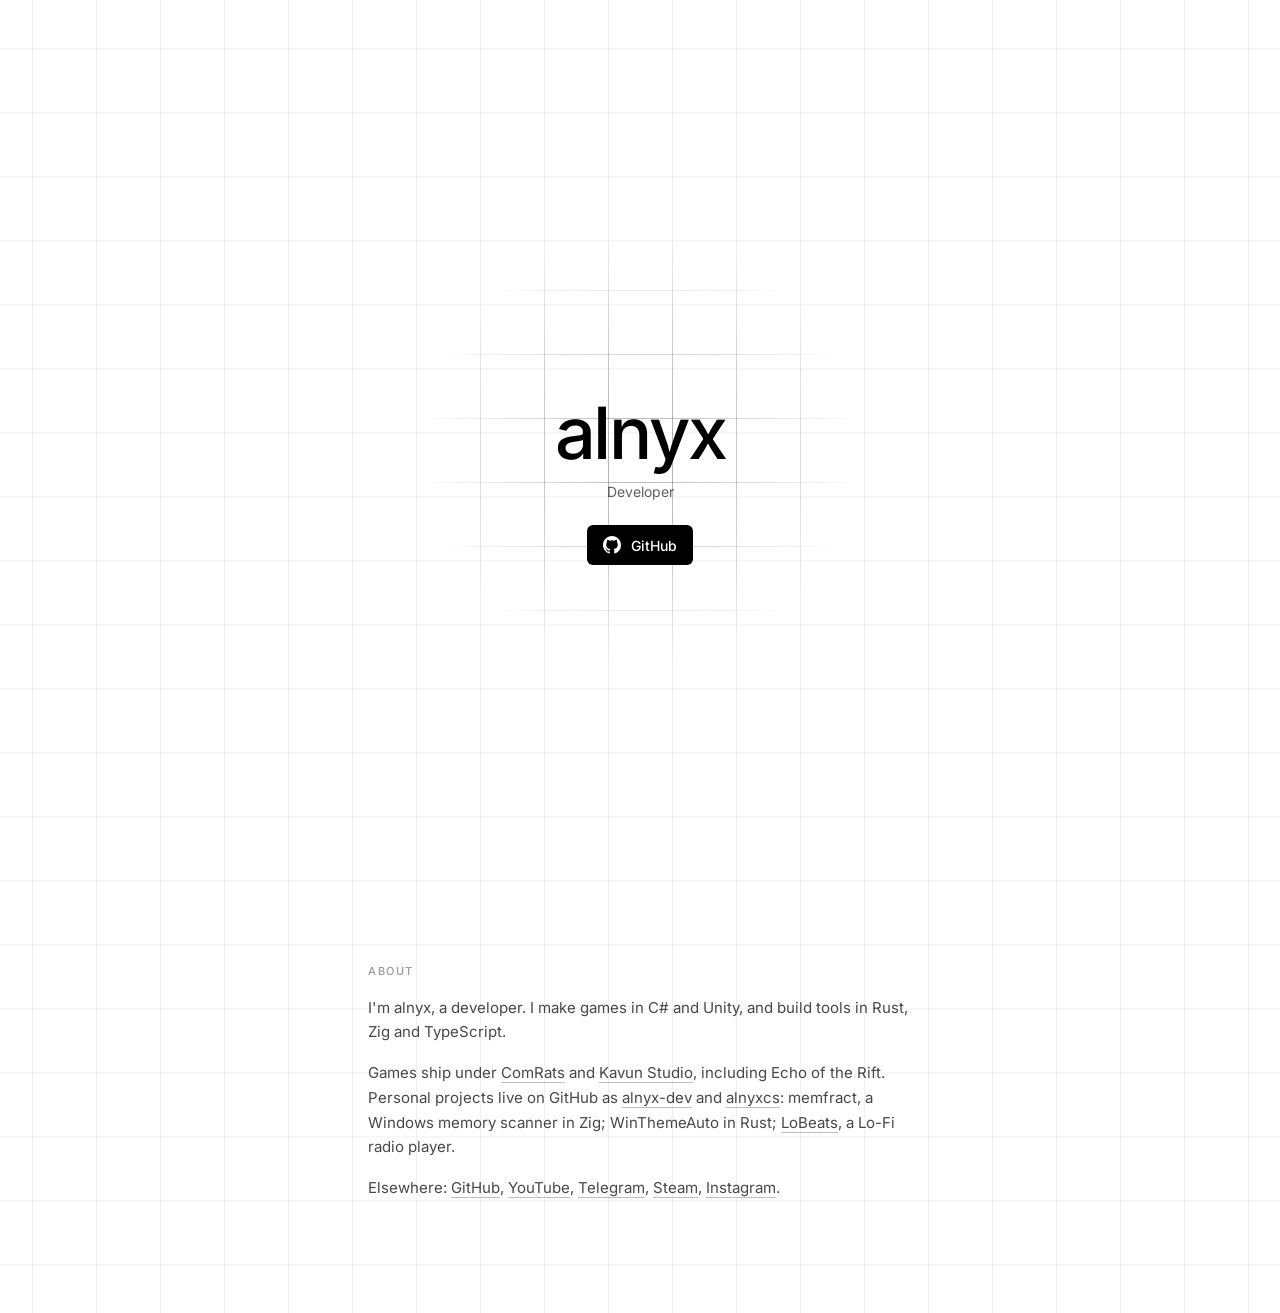
==== commit 9e5575b5: "design: minimal landing, self-hosted Inter, seo metadata, 404, indexnow" ====
--- a/index.html
+++ b/index.html
@@ -1,847 +1,399 @@
 <!DOCTYPE html>
 <html lang="en">
 <head>
-  <meta charset="UTF-8">
-  <meta name="viewport" content="width=device-width, initial-scale=1.0">
-  <title>alnyx — index</title>
-  <meta name="description" content="alnyx-dev — games. C# & Unity. An index of work.">
-  <meta name="theme-color" content="#0f0d1a">
-  <link rel="icon" id="favicon" href="">
-  <link rel="preconnect" href="https://fonts.googleapis.com">
-  <link rel="preconnect" href="https://fonts.gstatic.com" crossorigin>
-  <link href="https://fonts.googleapis.com/css2?family=Inter:wght@400;500;600;700;800&family=JetBrains+Mono:wght@400;500&display=swap" rel="stylesheet">
-  <link href="https://fonts.googleapis.com/css2?family=Material+Symbols+Rounded:opsz,wght,FILL,GRAD@20..48,300..600,0..1,0&display=swap" rel="stylesheet">
+<meta charset="utf-8">
+<meta name="viewport" content="width=device-width, initial-scale=1, viewport-fit=cover">
+<title>alnyx — developer</title>
+<meta name="description" content="alnyx (alnyxcs) — developer. Games in C# and Unity; tools in Rust, Zig and TypeScript.">
+<link rel="canonical" href="https://alnyx-dev.github.io/">
+<meta name="robots" content="index, follow, max-image-preview:large">
+<meta name="google-site-verification" content="wNRhs32dFSc0FW93jGzTGAF5mcwV4OuygvEs5phq724">
+<meta name="author" content="alnyx">
+<meta name="theme-color" content="#ffffff" media="(prefers-color-scheme: light)">
+<meta name="theme-color" content="#000000" media="(prefers-color-scheme: dark)">
+<link rel="icon" type="image/svg+xml" href="/favicon.svg">
 
+<meta property="og:type" content="profile">
+<meta property="og:site_name" content="alnyx">
+<meta property="og:title" content="alnyx — developer">
+<meta property="og:description" content="Developer. Games in C# and Unity; tools in Rust, Zig and TypeScript.">
+<meta property="og:url" content="https://alnyx-dev.github.io/">
+<meta property="og:locale" content="en_US">
+<meta property="profile:username" content="alnyx">
+<meta property="og:image" content="https://alnyx-dev.github.io/og.png">
+<meta property="og:image:type" content="image/png">
+<meta property="og:image:width" content="1200">
+<meta property="og:image:height" content="630">
+<meta property="og:image:alt" content="alnyx — Developer">
+<meta name="twitter:card" content="summary_large_image">
+<meta name="twitter:title" content="alnyx — developer">
+<meta name="twitter:description" content="Developer. Games in C# and Unity; tools in Rust, Zig and TypeScript.">
+<meta name="twitter:image" content="https://alnyx-dev.github.io/og.png">
+<meta name="twitter:image:alt" content="alnyx — Developer">
+
+<script type="application/ld+json">
+{
+  "@context": "https://schema.org",
+  "@graph": [
+    {
+      "@type": "ProfilePage",
+      "@id": "https://alnyx-dev.github.io/#page",
+      "url": "https://alnyx-dev.github.io/",
+      "name": "alnyx — developer",
+      "description": "Developer building games and tools.",
+      "inLanguage": "en",
+      "isPartOf": { "@id": "https://alnyx-dev.github.io/#website" },
+      "mainEntity": { "@id": "https://alnyx-dev.github.io/#person" },
+      "primaryImageOfPage": { "@id": "https://alnyx-dev.github.io/#ogimage" }
+    },
+    {
+      "@type": "Person",
+      "@id": "https://alnyx-dev.github.io/#person",
+      "name": "alnyx",
+      "alternateName": ["alnyxcs", "alnyx-dev", "alnyx cs", "alnyx dev"],
+      "url": "https://alnyx-dev.github.io/",
+      "jobTitle": "Developer",
+      "description": "Developer. Games in C# and Unity; tools in Rust, Zig and TypeScript.",
+      "knowsAbout": ["C#", "Unity", "Rust", "Zig", "TypeScript", "Python", "Game development"],
+      "image": "https://alnyx-dev.github.io/og.png",
+      "mainEntityOfPage": { "@id": "https://alnyx-dev.github.io/#page" },
+      "sameAs": [
+        "https://github.com/alnyx-dev",
+        "https://github.com/alnyxcs",
+        "https://www.youtube.com/@alnyxcs",
+        "https://t.me/alnyxcs",
+        "https://steamcommunity.com/id/alnyx",
+        "https://www.instagram.com/truealnyx",
+        "https://alnyxcs.github.io/",
+        "https://github.com/Kavun-Studio",
+        "https://github.com/ComRats"
+      ]
+    },
+    {
+      "@type": "WebSite",
+      "@id": "https://alnyx-dev.github.io/#website",
+      "url": "https://alnyx-dev.github.io/",
+      "name": "alnyx",
+      "alternateName": ["alnyxcs", "alnyx-dev"],
+      "inLanguage": "en",
+      "publisher": { "@id": "https://alnyx-dev.github.io/#person" }
+    },
+    {
+      "@type": "ImageObject",
+      "@id": "https://alnyx-dev.github.io/#ogimage",
+      "url": "https://alnyx-dev.github.io/og.png",
+      "contentUrl": "https://alnyx-dev.github.io/og.png",
+      "width": 1200,
+      "height": 630,
+      "caption": "alnyx — Developer"
+    }
+  ]
+}
+</script>
+
+<link rel="preload" href="fonts/inter-latin.woff2" as="font" type="font/woff2" crossorigin>
+<style>
+  @font-face {
+    font-family: "Inter";
+    font-style: normal;
+    font-weight: 400 600;
+    font-display: swap;
+    src: url("fonts/inter-latin.woff2") format("woff2");
+    unicode-range: U+0000-00FF, U+0131, U+0152-0153, U+02BB-02BC, U+02C6, U+02DA, U+02DC, U+0304, U+0308, U+0329, U+2000-206F, U+20AC, U+2122, U+2191, U+2193, U+2212, U+2215, U+FEFF, U+FFFD;
+  }
+  @font-face {
+    font-family: "Inter";
+    font-style: normal;
+    font-weight: 400 600;
+    font-display: swap;
+    src: url("fonts/inter-cyrillic.woff2") format("woff2");
+    unicode-range: U+0301, U+0400-045F, U+0490-0491, U+04B0-04B1, U+2116;
+  }
+  :root {
+    box-sizing: border-box;
+    padding-top: env(safe-area-inset-top, 0px);
+    padding-bottom: env(safe-area-inset-bottom, 0px);
+    --bg: #ffffff;
+    --fg: #000000;
+    --btn-bg: #000000;
+    --btn-fg: #ffffff;
+    --btn-hover: #383838;
+    --grid: rgba(0, 0, 0, 0.06);
+    color-scheme: light;
+  }
+  @media (prefers-color-scheme: dark) {
+    :root:not([data-theme="light"]) {
+      --bg: #000000;
+      --fg: #ffffff;
+      --btn-bg: #ffffff;
+      --btn-fg: #000000;
+      --btn-hover: #cccccc;
+      --grid: rgba(255, 255, 255, 0.08);
+      color-scheme: dark;
+    }
+  }
+  :root[data-theme="dark"] {
+    --bg: #000000;
+    --fg: #ffffff;
+    --btn-bg: #ffffff;
+    --btn-fg: #000000;
+    --btn-hover: #cccccc;
+    --grid: rgba(255, 255, 255, 0.08);
+    color-scheme: dark;
+  }
+  html, body { min-height: 100%; margin: 0; }
+  body {
+    display: block;
+    background-color: var(--bg);
+    background-image:
+      linear-gradient(to right, var(--grid) 1px, transparent 1px),
+      linear-gradient(to bottom, var(--grid) 1px, transparent 1px);
+    background-size: 64px 64px;
+    background-position: center;
+    color: var(--fg);
+    font-family: "Inter", ui-sans-serif, system-ui, -apple-system, "Segoe UI", Roboto, sans-serif;
+    -webkit-font-smoothing: antialiased;
+    -webkit-user-select: none;
+    user-select: none;
+    -webkit-touch-callout: none;
+  }
+  main {
+    display: flex;
+    flex-direction: column;
+    align-items: center;
+    justify-content: center;
+    min-height: 100dvh;
+    gap: 0.85rem;
+    padding: 2rem;
+    text-align: center;
+  }
+  .about {
+    max-width: 34rem;
+    margin: 0 auto;
+    padding: 0 2rem 7rem;
+  }
+  .about h2 {
+    margin: 0 0 1.1rem;
+    font-size: 11px;
+    font-weight: 500;
+    letter-spacing: 0.14em;
+    text-transform: uppercase;
+    color: color-mix(in srgb, var(--fg) 40%, transparent);
+  }
+  .about p {
+    margin: 0 0 1rem;
+    font-size: 15px;
+    line-height: 1.65;
+    color: color-mix(in srgb, var(--fg) 72%, transparent);
+    text-wrap: pretty;
+  }
+  .about p:last-child { margin-bottom: 0; }
+  .about a {
+    color: inherit;
+    text-decoration: none;
+    border-bottom: 1px solid color-mix(in srgb, var(--fg) 25%, transparent);
+    transition: border-color 0.15s ease;
+  }
+  .about a:hover { border-bottom-color: currentColor; }
+  .about a:focus-visible { outline: 2px solid var(--fg); outline-offset: 3px; }
+  .brand {
+    margin: 0;
+    font-size: clamp(2.75rem, 9vw, 4.5rem);
+    font-weight: 500;
+    line-height: 0.95;
+    letter-spacing: -0.032em;
+    animation: rise 1s cubic-bezier(0.2, 0.7, 0.2, 1) 0.05s backwards;
+  }
+  .tagline {
+    max-width: 28ch;
+    margin: 0 0 0.6rem;
+    font-size: 14px;
+    line-height: 1.55;
+    text-wrap: balance;
+    color: color-mix(in srgb, var(--fg) 62%, transparent);
+    animation: rise 1s cubic-bezier(0.2, 0.7, 0.2, 1) 0.12s backwards;
+  }
+  a.btn {
+    display: inline-flex;
+    align-items: center;
+    gap: 0.6rem;
+    height: 40px;
+    padding: 0 1rem;
+    border-radius: 6px;
+    background: var(--btn-bg);
+    color: var(--btn-fg);
+    text-decoration: none;
+    font-size: 14px;
+    font-weight: 500;
+    position: relative;
+    transition: background 0.15s ease, transform 0.15s ease;
+    animation: rise 1s cubic-bezier(0.2, 0.7, 0.2, 1) 0.2s backwards;
+  }
+  a.btn:hover { background: var(--btn-hover); }
+  a.btn:focus-visible { outline: 2px solid var(--fg); outline-offset: 3px; }
+  a.btn svg { width: 18px; height: 18px; fill: currentColor; }
+  a.btn:active { transform: scale(0.97); }
+  a.btn .arrow {
+    width: 0; height: 14px; margin-left: -0.6rem;
+    fill: none; stroke: currentColor; stroke-width: 1.6;
+    stroke-linecap: round; stroke-linejoin: round;
+    opacity: 0; transform: translateX(-6px);
+    transition: width 0.25s ease, margin 0.25s ease, opacity 0.25s ease, transform 0.25s ease;
+  }
+  a.btn:hover .arrow, a.btn:focus-visible .arrow {
+    width: 14px; margin-left: 0; opacity: 1; transform: translateX(0);
+  }
+  body::before {
+    content: "";
+    position: fixed; inset: 0; pointer-events: none;
+    background-image:
+      linear-gradient(to right, color-mix(in srgb, var(--fg) 30%, transparent) 1px, transparent 1px),
+      linear-gradient(to bottom, color-mix(in srgb, var(--fg) 30%, transparent) 1px, transparent 1px);
+    background-size: 64px 64px;
+    background-position: center;
+    -webkit-mask-image: radial-gradient(220px circle at var(--mx, 50%) var(--my, 50%), #000, transparent);
+    mask-image: radial-gradient(220px circle at var(--mx, 50%) var(--my, 50%), #000, transparent);
+    animation: glow 1.4s ease 0.1s backwards;
+  }
+  @keyframes rise { from { opacity: 0; filter: blur(14px); transform: translateY(10px); } to { opacity: 1; filter: blur(0); transform: none; } }
+  @keyframes glow { from { opacity: 0; filter: blur(10px); } to { opacity: 1; filter: blur(0); } }
+  .ctx {
+    position: fixed; z-index: 10; min-width: 208px; padding: 4px;
+    display: flex; flex-direction: column;
+    background: var(--bg); color: var(--fg);
+    border: 1px solid color-mix(in srgb, var(--fg) 14%, transparent);
+    border-radius: 10px;
+    box-shadow: 0 8px 30px rgba(0, 0, 0, 0.18);
+    font-size: 14px;
+    transform-origin: top left;
+  }
+  .ctx[hidden] { display: none; }
+  .ctx:not([hidden]) { animation: pop 0.16s cubic-bezier(0.2, 0.7, 0.2, 1); }
+  .ctx a, .ctx button {
+    display: flex; align-items: center; box-sizing: border-box;
+    width: 100%; height: 32px; padding: 0 10px;
+    border: 0; border-radius: 6px; background: transparent;
+    color: inherit; font: inherit; text-align: left; text-decoration: none;
+    cursor: pointer;
+  }
+  .ctx a:hover, .ctx button:hover, .ctx a:focus-visible, .ctx button:focus-visible {
+    background: color-mix(in srgb, var(--fg) 8%, transparent); outline: none;
+  }
+  .ctx hr {
+    width: 100%; height: 1px; margin: 4px 0; border: 0;
+    background: color-mix(in srgb, var(--fg) 12%, transparent);
+  }
+  @keyframes pop { from { opacity: 0; filter: blur(6px); transform: scale(0.96); } to { opacity: 1; filter: blur(0); transform: none; } }
+  @media (prefers-reduced-motion: reduce) { .ctx:not([hidden]) { animation: none; } }
+  @media (prefers-reduced-motion: reduce) {
+    a.btn, body::before, .brand, .tagline { animation: none; }
+    a.btn, a.btn .arrow { transition: none; }
+  }
+</style>
+</head>
+<body>
+  <main>
+    <h1 class="brand">alnyx</h1>
+    <p class="tagline">Developer</p>
+    <a class="btn" href="https://github.com/alnyx-dev" target="_blank" rel="noopener">
+      <svg viewBox="0 0 16 16" aria-hidden="true"><path d="M8 0C3.58 0 0 3.58 0 8c0 3.54 2.29 6.53 5.47 7.59.4.07.55-.17.55-.38 0-.19-.01-.82-.01-1.49-2.01.37-2.53-.49-2.69-.94-.09-.23-.48-.94-.82-1.13-.28-.15-.68-.52-.01-.53.63-.01 1.08.58 1.23.82.72 1.21 1.87.87 2.33.66.07-.52.28-.87.51-1.07-1.78-.2-3.64-.89-3.64-3.95 0-.87.31-1.59.82-2.15-.08-.2-.36-1.02.08-2.12 0 0 .67-.21 2.2.82a7.6 7.6 0 0 1 4 0c1.53-1.04 2.2-.82 2.2-.82.44 1.1.16 1.92.08 2.12.51.56.82 1.27.82 2.15 0 3.07-1.87 3.75-3.65 3.95.29.25.54.73.54 1.48 0 1.07-.01 1.93-.01 2.2 0 .21.15.46.55.38A8.01 8.01 0 0 0 16 8c0-4.42-3.58-8-8-8z"/></svg>
+      GitHub
+      <svg class="arrow" viewBox="0 0 16 16" aria-hidden="true"><path d="M3 8h10M9 4l4 4-4 4"/></svg>
+    </a>
+  </main>
+  <section class="about">
+    <h2>About</h2>
+    <p>I'm alnyx, a developer. I make games in C# and Unity, and build tools in Rust, Zig and TypeScript.</p>
+    <p>Games ship under <a href="https://github.com/ComRats" target="_blank" rel="me noopener">ComRats</a> and <a href="https://github.com/Kavun-Studio" target="_blank" rel="me noopener">Kavun Studio</a>, including Echo of the Rift. Personal projects live on GitHub as <a href="https://github.com/alnyx-dev" target="_blank" rel="me noopener">alnyx-dev</a> and <a href="https://github.com/alnyxcs" target="_blank" rel="me noopener">alnyxcs</a>: memfract, a Windows memory scanner in Zig; WinThemeAuto in Rust; <a href="https://alnyxcs.github.io/LoBeats/" target="_blank" rel="noopener">LoBeats</a>, a Lo-Fi radio player.</p>
+    <p>Elsewhere: <a href="https://github.com/alnyx-dev" target="_blank" rel="me noopener">GitHub</a>, <a href="https://www.youtube.com/@alnyxcs" target="_blank" rel="me noopener">YouTube</a>, <a href="https://t.me/alnyxcs" target="_blank" rel="me noopener">Telegram</a>, <a href="https://steamcommunity.com/id/alnyx" target="_blank" rel="me noopener">Steam</a>, <a href="https://www.instagram.com/truealnyx" target="_blank" rel="me noopener">Instagram</a>.</p>
+  </section>
+  <div id="ctx" class="ctx" role="menu" hidden>
+    <a role="menuitem" data-act="open" href="https://github.com/alnyx-dev" target="_blank" rel="noopener">Open GitHub</a>
+    <button role="menuitem" data-act="copy" type="button">Copy link</button>
+    <hr>
+    <button role="menuitem" data-act="theme" type="button">Toggle theme</button>
+  </div>
   <script>
-    // Предотвращает съезжание страницы вниз при перезагрузке (F5)
-    if ('scrollRestoration' in history) {
-      history.scrollRestoration = 'manual';
-    }
-    window.scrollTo(0, 0);
-
-    // Случайный начальный оттенок до первого рендера
     (function () {
-      var h = Math.floor(Math.random() * 360);
-      document.documentElement.style.setProperty('--h', h);
+      if (matchMedia("(prefers-reduced-motion: reduce)").matches) return;
+      var root = document.documentElement;
+      var tx = innerWidth / 2, ty = innerHeight / 2, x = tx, y = ty, running = false;
+      function tick() {
+        x += (tx - x) * 0.12; y += (ty - y) * 0.12;
+        root.style.setProperty("--mx", x + "px");
+        root.style.setProperty("--my", y + "px");
+        if (Math.abs(tx - x) + Math.abs(ty - y) > 0.5) requestAnimationFrame(tick);
+        else running = false;
+      }
+      addEventListener("pointermove", function (e) {
+        tx = e.clientX; ty = e.clientY;
+        if (!running) { running = true; requestAnimationFrame(tick); }
+      });
     })();
   </script>
-
-  <style>
-    /* ============================================================
-       MATERIAL 3 — COLOR ROLES, derived from --h
-       ============================================================ */
-    :root {
-      --h: 258;
-      --h2: calc(var(--h) + 85);
-      --h3: calc(var(--h) + 160);
-
-      --md-primary:               hsl(var(--h) 100% 87%);
-      --md-on-primary:            hsl(var(--h) 58% 28%);
-      --md-primary-container:     hsl(var(--h) 43% 38%);
-      --md-on-primary-container:  hsl(var(--h) 100% 93%);
-      --md-secondary:             hsl(var(--h) 27% 81%);
-      --md-on-secondary:          hsl(var(--h) 18% 22%);
-      --md-secondary-container:   hsl(var(--h) 13% 31%);
-      --md-on-secondary-container:hsl(var(--h) 65% 92%);
-      --md-tertiary:              hsl(var(--h2) 63% 83%);
-      --md-on-tertiary:           hsl(var(--h2) 33% 22%);
-      --md-tertiary-container:    hsl(var(--h2) 25% 31%);
-      --md-on-tertiary-container: hsl(var(--h2) 100% 92%);
-      --md-surface:               hsl(var(--h) 33% 8%);
-      --md-surface-container-highest: hsl(var(--h) 13% 20%);
-      --md-on-surface:            hsl(var(--h) 17% 90%);
-      --md-on-surface-variant:    hsl(var(--h) 11% 79%);
-      --md-outline:               hsl(var(--h) 5% 58%);
-      --md-outline-variant:       hsl(var(--h) 7% 29%);
-
-      /* Glass tokens */
-      --glass-bg:      rgba(255,255,255,0.055);
-      --glass-bg-hover:rgba(255,255,255,0.09);
-      --glass-border:  rgba(255,255,255,0.12);
-      --glass-border-strong: rgba(255,255,255,0.22);
-      --glass-blur:    22px;
-      --glass-shadow:  0 10px 40px rgba(0,0,0,0.35), inset 0 1px 0 rgba(255,255,255,0.10);
-
-      /* Shape scale */
-      --shape-sm: 8px;
-      --shape-md: 12px;
-      --shape-lg: 16px;
-      --shape-xl: 28px;
-      --shape-full: 999px;
-
-      /* Motion */
-      --ease-emph: cubic-bezier(0.2, 0, 0, 1);
-      --ease-std:  cubic-bezier(0.2, 0, 0, 1);
-      --dur-short: 200ms;
-      --dur-med:   400ms;
-    }
-
-    *, *::before, *::after { box-sizing: border-box; }
-    html { 
-      scroll-behavior: smooth; 
-      scroll-padding-top: 86px;
-    }
-    body {
-      margin: 0;
-      min-height: 100vh;
-      font-family: "Inter", system-ui, -apple-system, "Segoe UI", Roboto, sans-serif;
-      font-feature-settings: "cv11", "ss01";
-      color: var(--md-on-surface);
-      background: var(--md-surface);
-      -webkit-font-smoothing: antialiased;
-      overflow-x: hidden;
-      position: relative;
-      transition: background-color var(--dur-med) ease;
-    }
-    a { color: inherit; text-decoration: none; }
-    ul { list-style: none; margin: 0; padding: 0; }
-    h1, h2, h3, p, dl, dd { margin: 0; }
-
-    :focus-visible {
-      outline: 2px solid var(--md-primary);
-      outline-offset: 3px;
-    }
-
-    .ms {
-      font-family: "Material Symbols Rounded";
-      font-weight: normal; font-style: normal;
-      font-size: 20px; line-height: 1;
-      letter-spacing: normal; text-transform: none;
-      display: inline-block; white-space: nowrap;
-      word-wrap: normal; direction: ltr;
-      font-variation-settings: 'FILL' 0, 'wght' 400, 'GRAD' 0, 'opsz' 24;
-      -webkit-font-feature-settings: 'liga';
-      user-select: none;
-    }
-    .ms.filled { font-variation-settings: 'FILL' 1, 'wght' 400, 'GRAD' 0, 'opsz' 24; }
-
-    /* Background blobs */
-    .bg {
-      position: fixed; inset: 0; z-index: -2; overflow: hidden;
-      background:
-        radial-gradient(1200px 800px at 80% -10%, hsl(var(--h) 46% 23%) 0%, transparent 60%),
-        radial-gradient(900px 700px at -10% 30%, hsl(var(--h) 38% 16%) 0%, transparent 60%),
-        var(--md-surface);
-      transition: background var(--dur-med) ease;
-    }
-    .blob {
-      position: absolute; border-radius: 50%;
-      filter: blur(90px); opacity: 0.55;
-      will-change: transform;
-      animation: drift 26s ease-in-out infinite alternate;
-    }
-    .blob.b1 { width: 620px; height: 620px; top: -160px; left: -120px;
-               background: radial-gradient(circle at 30% 30%, hsl(var(--h) 40% 57%), hsl(var(--h) 43% 38%) 60%, transparent 70%); }
-    .blob.b2 { width: 560px; height: 560px; top: 30%; right: -180px;
-               background: radial-gradient(circle at 60% 40%, hsl(var(--h2) 63% 83%), hsl(var(--h2) 30% 42%) 60%, transparent 70%);
-               animation-delay: -8s; animation-duration: 32s; }
-    .blob.b3 { width: 520px; height: 520px; bottom: -200px; left: 25%;
-               background: radial-gradient(circle at 40% 60%, hsl(var(--h3) 55% 63%), hsl(var(--h3) 45% 30%) 60%, transparent 70%);
-               animation-delay: -16s; animation-duration: 38s; opacity: 0.38; }
-    @keyframes drift {
-      0%   { transform: translate3d(0,0,0) scale(1); }
-      50%  { transform: translate3d(60px, -40px, 0) scale(1.08); }
-      100% { transform: translate3d(-40px, 60px, 0) scale(0.96); }
-    }
-    .noise {
-      position: fixed; inset: 0; z-index: -1; pointer-events: none; opacity: .045;
-      background-image: url("data:image/svg+xml,%3Csvg xmlns='http://www.w3.org/2000/svg' width='180' height='180'%3E%3Cfilter id='n'%3E%3CfeTurbulence type='fractalNoise' baseFrequency='0.9' numOctaves='2' stitchTiles='stitch'/%3E%3C/filter%3E%3Crect width='100%25' height='100%25' filter='url(%23n)'/%3E%3C/svg%3E");
-    }
-    @media (prefers-reduced-motion: reduce) { .blob { animation: none; } }
-
-    .glass {
-      background: var(--glass-bg);
-      border: 1px solid var(--glass-border);
-      -webkit-backdrop-filter: blur(var(--glass-blur)) saturate(160%);
-      backdrop-filter: blur(var(--glass-blur)) saturate(160%);
-      box-shadow: var(--glass-shadow);
-    }
-
-    .page {
-      width: min(1120px, 100% - 2rem);
-      margin: 0 auto;
-      padding: 96px 0 80px;
-    }
-    .section { margin-top: 64px; }
-
-    /* ============================================================
-       TOP APP BAR
-       ============================================================ */
-    .appbar {
-      position: fixed; top: 12px; left: 50%; transform: translateX(-50%);
-      z-index: 50;
-      width: min(1120px, 100% - 2rem);
-      height: 60px; padding: 0 8px 0 16px;
-      border-radius: var(--shape-full);
-      display: flex; align-items: center; gap: 10px;
-    }
-    .brand {
-      display: flex; align-items: center; gap: 10px;
-      font-weight: 700; letter-spacing: -0.01em; font-size: 17px;
-    }
-    .brand .dot {
-      width: 32px; height: 32px; border-radius: 9px; display: grid; place-items: center;
-      background: linear-gradient(135deg, var(--md-primary), var(--md-tertiary));
-      color: var(--md-on-primary); font-weight: 800; font-size: 16px;
-      box-shadow: 0 4px 14px hsl(var(--h) 100% 87% / .35);
-      transition: transform var(--dur-short) var(--ease-emph);
-    }
-    .brand:hover .dot { transform: scale(1.06) rotate(-3deg); }
-    .brand .tld { color: var(--md-on-surface-variant); font-weight: 500; }
-    
-    .appbar nav { margin-left: auto; display: flex; gap: 4px; }
-    .nav-link {
-      position: relative; padding: 8px 14px; border-radius: var(--shape-full);
-      font-size: 14px; font-weight: 500; color: var(--md-on-surface-variant);
-      display: inline-flex; align-items: center; gap: 6px;
-      transition: color var(--dur-short), background var(--dur-short);
-    }
-    .nav-link:hover { color: var(--md-on-surface); background: rgba(255,255,255,0.08); }
-    .nav-link.active {
-      color: var(--md-primary);
-      background: hsl(var(--h) 100% 87% / .12);
-    }
-
-    .icon-btn {
-      width: 40px; height: 40px; border-radius: 50%;
-      border: 1px solid var(--glass-border); background: rgba(255,255,255,0.05);
-      color: var(--md-on-surface-variant); display: grid; place-items: center;
-      cursor: pointer; transition: transform var(--dur-short), background var(--dur-short), color var(--dur-short);
-    }
-    .icon-btn:hover { color: var(--md-on-surface); background: rgba(255,255,255,0.12); transform: scale(1.05); }
-    .icon-btn:active { transform: scale(0.95); }
-
-    .appbar .cta {
-      display: inline-flex; align-items: center; gap: 8px;
-      height: 40px; padding: 0 16px 0 14px; border-radius: var(--shape-full);
-      background: var(--md-primary); color: var(--md-on-primary);
-      font-size: 14px; font-weight: 600;
-      transition: transform var(--dur-short) var(--ease-emph), box-shadow var(--dur-short), filter var(--dur-short);
-      box-shadow: 0 1px 3px rgba(0,0,0,0.3);
-    }
-    .appbar .cta:hover { filter: brightness(1.06); box-shadow: 0 6px 18px hsl(var(--h) 100% 87% / .35); transform: translateY(-1px); }
-
-    /* ============================================================
-       HERO
-       ============================================================ */
-    .hero {
-      border-radius: var(--shape-xl);
-      padding: clamp(28px, 5vw, 56px);
-      display: grid; grid-template-columns: 1.3fr 1fr; gap: 40px;
-      position: relative; overflow: hidden;
-      animation: rise .7s var(--ease-emph) both;
-    }
-    .hero::before {
-      content: ""; position: absolute; inset: 0; pointer-events: none;
-      background: linear-gradient(120deg, rgba(255,255,255,0.10) 0%, transparent 35%, transparent 65%, rgba(255,255,255,0.05) 100%);
-      mix-blend-mode: soft-light;
-    }
-    .eyebrow {
-      display: inline-flex; align-items: center; gap: 8px;
-      font-family: "JetBrains Mono", monospace; font-size: 12px; letter-spacing: .12em;
-      text-transform: uppercase; color: var(--md-primary);
-      padding: 6px 12px 6px 8px; border-radius: var(--shape-full);
-      background: hsl(var(--h) 100% 87% / .10); border: 1px solid hsl(var(--h) 100% 87% / .22);
-    }
-    .eyebrow .pulse {
-      width: 8px; height: 8px; border-radius: 50%; background: #7ee0b8;
-      box-shadow: 0 0 0 0 rgba(126,224,184,0.6); animation: pulse 2.2s infinite;
-    }
-    @keyframes pulse { 70% { box-shadow: 0 0 0 9px rgba(126,224,184,0);} 100% { box-shadow: 0 0 0 0 rgba(126,224,184,0);} }
-    .display {
-      margin-top: 22px;
-      font-size: clamp(56px, 9vw, 104px); line-height: .95; font-weight: 800;
-      letter-spacing: -0.045em;
-      background: linear-gradient(135deg, #ffffff 0%, var(--md-primary) 55%, var(--md-tertiary) 100%);
-      -webkit-background-clip: text; background-clip: text; color: transparent;
-    }
-    .display .period { color: var(--md-tertiary); -webkit-text-fill-color: var(--md-tertiary); }
-    .lede {
-      margin-top: 20px; max-width: 46ch;
-      font-size: clamp(17px, 2vw, 20px); line-height: 1.5;
-      color: var(--md-on-surface-variant);
-    }
-    .hero-actions { margin-top: 28px; display: flex; flex-wrap: wrap; gap: 10px; }
-    .btn {
-      display: inline-flex; align-items: center; gap: 8px;
-      height: 44px; padding: 0 22px 0 18px; border-radius: var(--shape-full);
-      font-size: 14px; font-weight: 600; cursor: pointer; position: relative; overflow: hidden;
-      border: none;
-      transition: transform var(--dur-short) var(--ease-emph), box-shadow var(--dur-short), background var(--dur-short), filter var(--dur-short);
-    }
-    .btn .ms { font-size: 19px; }
-    .btn::after {
-      content: ""; position: absolute; inset: 0; background: currentColor; opacity: 0;
-      transition: opacity var(--dur-short);
-    }
-    .btn:hover::after { opacity: .08; }
-    .btn:active::after { opacity: .12; }
-    .btn-filled { background: var(--md-primary); color: var(--md-on-primary); box-shadow: 0 1px 3px rgba(0,0,0,.3); }
-    .btn-filled:hover { box-shadow: 0 6px 20px hsl(var(--h) 100% 87% / .35); transform: translateY(-1px); }
-    .btn-tonal { background: var(--md-secondary-container); color: var(--md-on-secondary-container); }
-    .btn-tonal:hover { filter: brightness(1.1); }
-    .btn-outlined { background: transparent; color: var(--md-primary); border: 1px solid var(--md-outline); }
-    .btn-outlined:hover { border-color: var(--md-primary); }
-
-    .facts { align-self: end; display: grid; gap: 10px; }
-    .fact {
-      border-radius: var(--shape-lg); padding: 14px 16px;
-      display: grid; grid-template-columns: 40px 1fr; gap: 12px; align-items: center;
-      background: rgba(255,255,255,0.04); border: 1px solid var(--glass-border);
-      transition: background var(--dur-short), transform var(--dur-short) var(--ease-emph);
-    }
-    .fact:hover { background: var(--glass-bg-hover); transform: translateX(4px); }
-    .fact .ic {
-      width: 40px; height: 40px; border-radius: 12px; display: grid; place-items: center;
-      background: var(--md-primary-container); color: var(--md-on-primary-container);
-    }
-    .fact dt { font-size: 11px; letter-spacing: .1em; text-transform: uppercase; color: var(--md-on-surface-variant); font-weight: 600; }
-    .fact dd { font-size: 15px; font-weight: 500; margin-top: 2px; }
-
-    /* ============================================================
-       SECTION HEADERS (Perfect vertical center)
-       ============================================================ */
-    .sec-head { 
-      display: flex; 
-      align-items: center; 
-      gap: 14px; 
-      margin-bottom: 20px; 
-      padding: 0 6px; 
-      flex-wrap: wrap;
-    }
-    .sec-no {
-      font-family: "JetBrains Mono", monospace; 
-      font-size: 13px; 
-      font-weight: 600;
-      line-height: 1;
-      display: inline-flex;
-      align-items: center;
-      justify-content: center;
-      color: var(--md-tertiary);
-      padding: 6px 10px; 
-      border-radius: var(--shape-sm);
-      background: hsl(var(--h2) 63% 83% / .12); 
-      border: 1px solid hsl(var(--h2) 63% 83% / .25);
-    }
-    .sec-title { 
-      font-size: clamp(26px, 3.4vw, 36px); 
-      font-weight: 700; 
-      letter-spacing: -0.03em;
-      line-height: 1.1; 
-    }
-    .sec-sub { 
-      margin-left: auto; 
-      color: var(--md-on-surface-variant); 
-      font-size: 14px; 
-    }
-
-    /* ============================================================
-       GAMES — cards
-       ============================================================ */
-    .grid {
-      display: grid; gap: 14px;
-      grid-template-columns: repeat(auto-fill, minmax(320px, 1fr));
-      align-items: stretch;
-    }
-    .grid > li { 
-      display: flex;
-    }
-    .card {
-      flex: 1;
-      min-height: 260px;
-      display: flex; flex-direction: column; gap: 16px;
-      padding: 22px; border-radius: var(--shape-xl);
-      position: relative; overflow: hidden; isolation: isolate;
-      transition: transform var(--dur-med) var(--ease-emph), background var(--dur-short), border-color var(--dur-short), box-shadow var(--dur-med);
-      animation: rise .7s var(--ease-emph) both;
-    }
-    .grid > li:nth-child(2) .card { animation-delay: .05s } .grid > li:nth-child(3) .card { animation-delay: .10s }
-    .grid > li:nth-child(4) .card { animation-delay: .15s } .grid > li:nth-child(5) .card { animation-delay: .20s }
-    .grid > li:nth-child(6) .card { animation-delay: .25s } .grid > li:nth-child(7) .card { animation-delay: .30s }
-    
-    .card::before {
-      content: ""; position: absolute; inset: 0; z-index: -1; opacity: 0;
-      background: radial-gradient(420px circle at var(--mx, 50%) var(--my, 50%), hsl(var(--h) 100% 87% / .16), transparent 45%);
-      transition: opacity var(--dur-med);
-    }
-    .card:hover { 
-      transform: translateY(-4px); 
-      background: var(--glass-bg-hover); 
-      border-color: var(--glass-border-strong);
-      box-shadow: 0 18px 50px rgba(0,0,0,.45), inset 0 1px 0 rgba(255,255,255,.16); 
-    }
-    .card:hover::before { opacity: 1; }
-    .card-top { display: flex; align-items: center; justify-content: space-between; gap: 12px; }
-    .card-no { display: inline-flex; align-items: center; gap: 8px; font-family: "JetBrains Mono", monospace; font-size: 12px; color: var(--md-on-surface-variant); letter-spacing: .08em; }
-    
-    .badge {
-      height: 22px; padding: 0 8px; border-radius: var(--shape-full); display: inline-flex; align-items: center;
-      font-size: 10px; font-weight: 700; letter-spacing: .1em;
-      background: hsl(var(--h2) 63% 83% / .14); color: var(--md-tertiary);
-    }
-    .card-arrow {
-      width: 40px; height: 40px; border-radius: 50%; display: grid; place-items: center;
-      background: rgba(255,255,255,0.06); border: 1px solid var(--glass-border);
-      color: var(--md-on-surface-variant); flex-shrink: 0;
-      transition: background var(--dur-short), color var(--dur-short), transform var(--dur-med) var(--ease-emph);
-    }
-    .card:hover .card-arrow { background: var(--md-primary); color: var(--md-on-primary); transform: rotate(-45deg) scale(1.05); }
-    
-    .card-title { font-size: 22px; font-weight: 700; letter-spacing: -0.02em; line-height: 1.15; }
-    .card-desc {
-      color: var(--md-on-surface-variant); font-size: 15px; line-height: 1.55; flex: 1;
-      display: -webkit-box; -webkit-line-clamp: 3; -webkit-box-orient: vertical; overflow: hidden;
-    }
-    .card-meta { display: flex; flex-wrap: wrap; align-items: center; gap: 8px; margin-top: auto; }
-
-    /* M3 chips */
-    .chip {
-      display: inline-flex; align-items: center; gap: 6px;
-      height: 30px; padding: 0 12px; border-radius: var(--shape-sm);
-      font-size: 13px; font-weight: 500;
-      border: 1px solid var(--md-outline-variant); color: var(--md-on-surface-variant);
-      background: rgba(255,255,255,0.03);
-    }
-    .chip .ms { font-size: 16px; }
-    .chip.studio { border-color: transparent; background: var(--md-secondary-container); color: var(--md-on-secondary-container); }
-    .chip.studio.comrats { background: var(--md-tertiary-container); color: var(--md-on-tertiary-container); }
-    .chip.studio.alnyx   { background: var(--md-primary-container); color: var(--md-on-primary-container); }
-    .chip.genre { border-style: dashed; }
-
-    /* ============================================================
-       STACK
-       ============================================================ */
-    .stack {
-      border-radius: var(--shape-xl); padding: 8px;
-      display: grid; grid-template-columns: repeat(3, 1fr); gap: 8px;
-    }
-    .stack-cell {
-      padding: 22px; border-radius: 20px;
-      background: rgba(255,255,255,0.03);
-      display: flex; flex-direction: column; gap: 14px;
-      transition: background var(--dur-short);
-    }
-    .stack-cell:hover { background: rgba(255,255,255,0.06); }
-    .stack-cell .ic {
-      width: 44px; height: 44px; border-radius: 14px; display: grid; place-items: center;
-      background: linear-gradient(135deg, hsl(var(--h) 100% 87% / .22), hsl(var(--h2) 63% 83% / .18));
-      color: var(--md-primary); border: 1px solid var(--glass-border);
-    }
-    .stack-cell .ic .ms { font-size: 22px; }
-    .stack-cell dt { font-size: 12px; letter-spacing: .12em; text-transform: uppercase; color: var(--md-on-surface-variant); font-weight: 600; }
-    .stack-cell dd { display: flex; flex-wrap: wrap; gap: 8px; }
-    .tag {
-      padding: 7px 12px; border-radius: var(--shape-full); font-size: 13px; font-weight: 500;
-      background: rgba(255,255,255,0.06); border: 1px solid var(--glass-border);
-      transition: background var(--dur-short), border-color var(--dur-short), transform var(--dur-short) var(--ease-emph);
-    }
-    .tag:hover { background: var(--md-primary-container); color: var(--md-on-primary-container); border-color: transparent; transform: translateY(-1px); }
-    .tag.big { font-size: 16px; padding: 10px 16px; font-weight: 600; }
-
-    /* ============================================================
-       CONTACT
-       ============================================================ */
-    .contact-wrap { display: grid; grid-template-columns: 1.1fr 1fr; gap: 14px; }
-    .contact-card {
-      border-radius: var(--shape-xl); padding: clamp(24px, 4vw, 40px);
-      display: flex; flex-direction: column; gap: 18px; justify-content: space-between;
-      background:
-        linear-gradient(135deg, hsl(var(--h) 43% 38% / .55), hsl(var(--h2) 25% 31% / .45)),
-        var(--glass-bg);
-    }
-    .contact-card h3 { font-size: clamp(26px, 3.4vw, 40px); font-weight: 800; letter-spacing: -0.03em; line-height: 1.05; }
-    .contact-card p { color: var(--md-on-surface-variant); font-size: 16px; line-height: 1.5; max-width: 38ch; }
-    .contact-btns { display: flex; flex-wrap: wrap; gap: 10px; }
-
-    .links { display: grid; gap: 8px; align-content: start; }
-    .link {
-      display: grid; grid-template-columns: 44px 1fr auto; align-items: center; gap: 14px;
-      padding: 12px 14px; border-radius: 20px;
-      cursor: pointer;
-      transition: background var(--dur-short), border-color var(--dur-short), transform var(--dur-med) var(--ease-emph);
-    }
-    .link:hover { background: var(--glass-bg-hover); border-color: var(--glass-border-strong); transform: translateX(4px); }
-    .link .ic {
-      width: 44px; height: 44px; border-radius: 14px; display: grid; place-items: center;
-      background: var(--md-surface-container-highest); color: var(--md-primary);
-    }
-    .link .ic .ms { font-size: 22px; }
-    .link .ic svg { width: 22px; height: 22px; fill: currentColor; }
-    .link-key { font-size: 12px; letter-spacing: .1em; text-transform: uppercase; color: var(--md-on-surface-variant); font-weight: 600; }
-    .link-val { display: block; font-size: 15px; font-weight: 500; margin-top: 2px; overflow: hidden; text-overflow: ellipsis; white-space: nowrap; }
-    .link .go { color: var(--md-on-surface-variant); transition: color var(--dur-short), transform var(--dur-med) var(--ease-emph); }
-    .link:hover .go { color: var(--md-primary); transform: translate(2px, -2px); }
-
-    /* Toast Notification */
-    .toast {
-      position: fixed; bottom: 24px; left: 50%; transform: translateX(-50%) translateY(100px);
-      padding: 12px 20px; border-radius: var(--shape-full);
-      background: var(--md-on-surface); color: var(--md-surface);
-      font-size: 14px; font-weight: 600; display: inline-flex; align-items: center; gap: 8px;
-      box-shadow: 0 10px 30px rgba(0,0,0,0.5); z-index: 100;
-      pointer-events: none; opacity: 0;
-      transition: transform var(--dur-med) var(--ease-emph), opacity var(--dur-med);
-    }
-    .toast.show { transform: translateX(-50%) translateY(0); opacity: 1; }
-
-    /* ============================================================
-       FOOTER
-       ============================================================ */
-    footer {
-      margin-top: 64px; padding: 18px 24px; border-radius: var(--shape-full);
-      display: flex; align-items: center; justify-content: space-between;
-      font-size: 13px; color: var(--md-on-surface-variant);
-    }
-    .back-to-top {
-      display: inline-flex; align-items: center; gap: 4px;
-      color: var(--md-on-surface-variant); font-weight: 500;
-      transition: color var(--dur-short);
-    }
-    .back-to-top:hover { color: var(--md-primary); }
-
-    @keyframes rise { from { opacity: 0; transform: translateY(18px);} to { opacity: 1; transform: none; } }
-
-    /* ============================================================
-       RESPONSIVE
-       ============================================================ */
-    @media (max-width: 900px) {
-      .hero { grid-template-columns: 1fr; }
-      .stack { grid-template-columns: 1fr; }
-      .contact-wrap { grid-template-columns: 1fr; }
-    }
-    @media (max-width: 720px) {
-      .page { padding-top: 88px; }
-      .grid { grid-template-columns: 1fr; }
-      .sec-sub { display: none; }
-      .appbar nav .nav-text { display: none; }
-      .appbar nav a { padding: 10px; }
-      footer { flex-direction: column; gap: 8px; text-align: center; }
-    }
-    @media (max-width: 440px) {
-      .appbar .cta span:not(.ms) { display: none; }
-      .appbar .cta { padding: 0 12px; }
-    }
-  </style>
-</head>
-<body>
-
-<!-- Background -->
-<div class="bg" aria-hidden="true">
-  <div class="blob b1"></div>
-  <div class="blob b2"></div>
-  <div class="blob b3"></div>
-</div>
-<div class="noise" aria-hidden="true"></div>
-
-<!-- Top App Bar -->
-<header class="appbar glass">
-  <a class="brand" href="#top">
-    <span class="dot">a</span>
-    <span>alnyx<span class="tld">.dev</span></span>
-  </a>
-
-  <nav aria-label="Sections">
-    <a class="nav-link" href="#games"><span class="ms">sports_esports</span><span class="nav-text">Games</span></a>
-    <a class="nav-link" href="#stack"><span class="ms">layers</span><span class="nav-text">Stack</span></a>
-    <a class="nav-link" href="#contact"><span class="ms">mail</span><span class="nav-text">Contact</span></a>
-  </nav>
-
-  <!-- Кнопка случайной смены палитры темы -->
-  <button class="icon-btn" id="retheme-btn" title="Randomize accent palette" aria-label="Change theme accent color">
-    <span class="ms">palette</span>
-  </button>
-
-  <a class="cta" href="https://github.com/alnyx-dev" target="_blank" rel="noopener">
-    <span class="ms">code</span><span>GitHub</span>
-  </a>
-</header>
-
-<main class="page" id="top">
-
-  <!-- HERO -->
-  <section class="hero glass">
-    <div>
-      <span class="eyebrow"><span class="pulse"></span> Index of work · № 2026</span>
-      <h1 class="display">alnyx<span class="period">.</span></h1>
-      <p class="lede">Developer of small games — shipped under two studios. C# &amp; Unity, tidy architecture, quick iteration.</p>
-      <div class="hero-actions">
-        <a class="btn btn-filled" href="#games"><span class="ms">sports_esports</span> Browse games</a>
-        <a class="btn btn-tonal" href="#contact"><span class="ms">mail</span> Say hello</a>
-      </div>
-    </div>
-
-    <dl class="facts">
-      <div class="fact">
-        <span class="ic"><span class="ms">stadia_controller</span></span>
-        <div><dt>Disciplines</dt><dd>Gamedev</dd></div>
-      </div>
-      <div class="fact">
-        <span class="ic"><span class="ms">data_object</span></span>
-        <div><dt>Languages</dt><dd>C#</dd></div>
-      </div>
-      <div class="fact">
-        <span class="ic"><span class="ms">groups</span></span>
-        <div><dt>Profiles</dt><dd>alnyx-dev · Kavun Studio · ComRats</dd></div>
-      </div>
-    </dl>
-  </section>
-
-  <!-- 01 GAMES -->
-  <section id="games" class="section">
-    <div class="sec-head">
-      <span class="sec-no">01</span>
-      <h2 class="sec-title">Games</h2>
-      <span class="sec-sub">alnyx · Kavun Studio · ComRats</span>
-    </div>
-
-    <ul class="grid" id="games-grid">
-      <li>
-        <a class="card glass" href="https://github.com/ComRats/Echo-of-the-Rift" target="_blank" rel="noopener">
-          <div class="card-top"><span class="card-no">01 <span class="badge">FLAGSHIP</span></span><span class="card-arrow"><span class="ms">arrow_forward</span></span></div>
-          <h3 class="card-title">Echo of the Rift</h3>
-          <p class="card-desc">An RPG adventure built in Unity — ComRats' flagship and most community-traction project to date.</p>
-          <div class="card-meta">
-            <span class="chip studio comrats"><span class="ms">group</span>ComRats</span>
-            <span class="chip genre">RPG</span>
-            <span class="chip"><span class="ms">deployed_code</span>Unity</span>
-          </div>
-        </a>
-      </li>
-
-      <li>
-        <a class="card glass" href="https://github.com/Kavun-Studio/Obby-3D" target="_blank" rel="noopener">
-          <div class="card-top"><span class="card-no">02</span><span class="card-arrow"><span class="ms">arrow_forward</span></span></div>
-          <h3 class="card-title">Obby 3D</h3>
-          <p class="card-desc">A 3D parkour obby — jump, climb and navigate through obstacle courses.</p>
-          <div class="card-meta">
-            <span class="chip studio"><span class="ms">group</span>Kavun Studio</span>
-            <span class="chip genre">Parkour</span>
-            <span class="chip"><span class="ms">deployed_code</span>Unity</span>
-          </div>
-        </a>
-      </li>
-
-      <li>
-        <a class="card glass" href="https://github.com/Kavun-Studio/HyperCasualRunner" target="_blank" rel="noopener">
-          <div class="card-top"><span class="card-no">03</span><span class="card-arrow"><span class="ms">arrow_forward</span></span></div>
-          <h3 class="card-title">Hyper Casual Runner</h3>
-          <p class="card-desc">A hyper-casual runner template for future games, built solo.</p>
-          <div class="card-meta">
-            <span class="chip studio"><span class="ms">group</span>Kavun Studio</span>
-            <span class="chip genre">Runner</span>
-            <span class="chip"><span class="ms">deployed_code</span>Unity</span>
-          </div>
-        </a>
-      </li>
-
-      <li>
-        <a class="card glass" href="https://github.com/ComRats/Undartale" target="_blank" rel="noopener">
-          <div class="card-top"><span class="card-no">04</span><span class="card-arrow"><span class="ms">arrow_forward</span></span></div>
-          <h3 class="card-title">Undartale</h3>
-          <p class="card-desc">An Undertale-inspired game project with customized encounter systems.</p>
-          <div class="card-meta">
-            <span class="chip studio comrats"><span class="ms">group</span>ComRats</span>
-            <span class="chip genre">Adventure</span>
-            <span class="chip"><span class="ms">deployed_code</span>Unity</span>
-          </div>
-        </a>
-      </li>
-
-      <li>
-        <a class="card glass" href="https://github.com/ComRats/3DMayProject" target="_blank" rel="noopener">
-          <div class="card-top"><span class="card-no">05</span><span class="card-arrow"><span class="ms">arrow_forward</span></span></div>
-          <h3 class="card-title">3D May Project</h3>
-          <p class="card-desc">A stylized 3D game project by Kavun Studio — currently in development.</p>
-          <div class="card-meta">
-            <span class="chip studio"><span class="ms">group</span>Kavun Studio</span>
-            <span class="chip genre">Action</span>
-            <span class="chip"><span class="ms">deployed_code</span>Unity</span>
-          </div>
-        </a>
-      </li>
-
-      <li>
-        <a class="card glass" href="https://github.com/ComRats/ShieldOfDesert" target="_blank" rel="noopener">
-          <div class="card-top"><span class="card-no">06</span><span class="card-arrow"><span class="ms">arrow_forward</span></span></div>
-          <h3 class="card-title">Shield of Desert</h3>
-          <p class="card-desc">A military-themed desert combat game with defense tactical mechanics.</p>
-          <div class="card-meta">
-            <span class="chip studio comrats"><span class="ms">group</span>ComRats</span>
-            <span class="chip genre">Combat</span>
-            <span class="chip"><span class="ms">deployed_code</span>Unity</span>
-          </div>
-        </a>
-      </li>
-
-      <li>
-        <a class="card glass" href="https://github.com/alnyx-dev/DinoGame-Reborn" target="_blank" rel="noopener">
-          <div class="card-top"><span class="card-no">07</span><span class="card-arrow"><span class="ms">arrow_forward</span></span></div>
-          <h3 class="card-title">DinoGame: Reborn</h3>
-          <p class="card-desc">A reimagined arcade take on the classic Chrome offline dino game, built in Unity.</p>
-          <div class="card-meta">
-            <span class="chip studio alnyx"><span class="ms">person</span>alnyx-dev</span>
-            <span class="chip genre">Arcade</span>
-            <span class="chip"><span class="ms">deployed_code</span>Unity</span>
-          </div>
-        </a>
-      </li>
-    </ul>
-  </section>
-
-  <!-- 02 STACK -->
-  <section id="stack" class="section">
-    <div class="sec-head">
-      <span class="sec-no">02</span>
-      <h2 class="sec-title">Stack</h2>
-      <span class="sec-sub">tools of the trade</span>
-    </div>
-
-    <dl class="stack glass">
-      <div class="stack-cell">
-        <span class="ic"><span class="ms">code</span></span>
-        <dt>Languages</dt>
-        <dd><span class="tag big">C#</span></dd>
-      </div>
-      <div class="stack-cell">
-        <span class="ic"><span class="ms">view_in_ar</span></span>
-        <dt>Engine</dt>
-        <dd><span class="tag big">Unity</span></dd>
-      </div>
-      <div class="stack-cell">
-        <span class="ic"><span class="ms">extension</span></span>
-        <dt>Libraries &amp; Frameworks</dt>
-        <dd>
-          <span class="tag">PrimeTween</span>
-          <span class="tag">UniTask</span>
-          <span class="tag">Zenject</span>
-          <span class="tag">VContainer</span>
-          <span class="tag">Addressables</span>
-        </dd>
-      </div>
-    </dl>
-  </section>
-
-  <!-- 03 CONTACT -->
-  <section id="contact" class="section">
-    <div class="sec-head">
-      <span class="sec-no">03</span>
-      <h2 class="sec-title">Contact</h2>
-      <span class="sec-sub">say hello</span>
-    </div>
-
-    <div class="contact-wrap">
-      <div class="contact-card glass">
-        <div>
-          <h3>Let's build something small &amp; sharp.</h3>
-          <p style="margin-top:14px">Open to collabs, game jams and freelance Unity development. Fastest reply by email.</p>
-        </div>
-        <div class="contact-btns">
-          <a class="btn btn-filled" href="mailto:alexsamus19@gmail.com"><span class="ms">send</span> Write an email</a>
-          <button class="btn btn-tonal" id="copy-email-btn" type="button"><span class="ms">content_copy</span> Copy email</button>
-        </div>
-      </div>
-
-      <ul class="links">
-        <li><a class="link glass" href="https://github.com/alnyx-dev" target="_blank" rel="noopener">
-          <span class="ic"><svg viewBox="0 0 24 24"><path d="M12 .5C5.65.5.5 5.65.5 12c0 5.08 3.29 9.39 7.86 10.91.58.1.79-.25.79-.56v-2.17c-3.2.7-3.87-1.36-3.87-1.36-.52-1.33-1.28-1.68-1.28-1.68-1.04-.71.08-.7.08-.7 1.15.08 1.76 1.19 1.76 1.19 1.03 1.76 2.7 1.25 3.36.96.1-.75.4-1.25.73-1.54-2.55-.29-5.24-1.28-5.24-5.68 0-1.26.45-2.28 1.19-3.09-.12-.29-.52-1.46.11-3.04 0 0 .97-.31 3.17 1.18a11 11 0 0 1 5.78 0c2.2-1.49 3.17-1.18 3.17-1.18.63 1.58.23 2.75.11 3.04.74.81 1.19 1.83 1.19 3.09 0 4.41-2.69 5.38-5.25 5.67.41.36.78 1.06.78 2.14v3.17c0 .31.21.67.8.56A11.51 11.51 0 0 0 23.5 12C23.5 5.65 18.35.5 12 .5z"/></svg></span>
-          <span><span class="link-key">GitHub</span><span class="link-val">github.com/alnyx-dev</span></span>
-          <span class="ms go">north_east</span>
-        </a></li>
-        <li><a class="link glass" href="https://github.com/Kavun-Studio" target="_blank" rel="noopener">
-          <span class="ic"><span class="ms">groups</span></span>
-          <span><span class="link-key">Studio</span><span class="link-val">github.com/Kavun-Studio</span></span>
-          <span class="ms go">north_east</span>
-        </a></li>
-        <li><a class="link glass" href="https://github.com/ComRats" target="_blank" rel="noopener">
-          <span class="ic"><span class="ms">groups</span></span>
-          <span><span class="link-key">Studio</span><span class="link-val">github.com/ComRats</span></span>
-          <span class="ms go">north_east</span>
-        </a></li>
-        <li><a class="link glass" href="mailto:alexsamus19@gmail.com">
-          <span class="ic"><span class="ms">alternate_email</span></span>
-          <span><span class="link-key">Email</span><span class="link-val">alexsamus19@gmail.com</span></span>
-          <span class="ms go">north_east</span>
-        </a></li>
-      </ul>
-    </div>
-  </section>
-
-  <!-- FOOTER -->
-  <footer class="glass">
-    <span>© 2026 alnyx — Built with C# &amp; Unity in mind</span>
-    <a href="#top" class="back-to-top"><span class="ms">arrow_upward</span> Back to top</a>
-  </footer>
-
-</main>
-
-<div id="toast" class="toast"><span class="ms">check_circle</span> Email copied to clipboard!</div>
-
-<script>
-  // Обновление палитры, фавикона и мета-тега
-  function applyHue(hue) {
-    document.documentElement.style.setProperty('--h', hue);
-    var accent = 'hsl(' + hue + ' 100% 87%)';
-    var surface = 'hsl(' + hue + ' 33% 8%)';
-    var svg = "<svg xmlns='http://www.w3.org/2000/svg' viewBox='0 0 32 32'>" +
-      "<rect width='32' height='32' rx='9' fill='" + surface + "'/>" +
-      "<text x='50%' y='56%' font-size='22' font-weight='700' fill='" + accent + "' font-family='Inter,sans-serif' text-anchor='middle' dominant-baseline='central'>a</text></svg>";
-    document.getElementById('favicon').href = 'data:image/svg+xml,' + encodeURIComponent(svg);
-    document.querySelector('meta[name="theme-color"]').setAttribute('content', surface);
-  }
-
-  // Стартовый цвет
-  var initialHue = getComputedStyle(document.documentElement).getPropertyValue('--h').trim() || 258;
-  applyHue(initialHue);
-
-  // Кнопка рандомизации палитры
-  document.getElementById('retheme-btn').addEventListener('click', function () {
-    var randomHue = Math.floor(Math.random() * 360);
-    applyHue(randomHue);
-  });
-
-  // Свечение карточек за курсором
-  document.querySelectorAll('.card').forEach(function (card) {
-    card.addEventListener('pointermove', function (e) {
-      var r = card.getBoundingClientRect();
-      card.style.setProperty('--mx', (e.clientX - r.left) + 'px');
-      card.style.setProperty('--my', (e.clientY - r.top) + 'px');
-    });
-  });
-
-  // Быстрое копирование почты + уведомление Toast
-  var toastEl = document.getElementById('toast');
-  var toastTimer;
-  document.getElementById('copy-email-btn').addEventListener('click', function () {
-    navigator.clipboard.writeText('alexsamus19@gmail.com').then(function () {
-      toastEl.classList.add('show');
-      clearTimeout(toastTimer);
-      toastTimer = setTimeout(function () {
-        toastEl.classList.remove('show');
-      }, 2500);
-    });
-  });
-
-  // ScrollSpy (активный раздел в шапке)
-  var navLinks = document.querySelectorAll('.nav-link');
-  var sections = document.querySelectorAll('section[id]');
-
-  window.addEventListener('scroll', function () {
-    var scrollY = window.pageYOffset;
-    sections.forEach(function (current) {
-      var sectionHeight = current.offsetHeight;
-      var sectionTop = current.offsetTop - 120;
-      var sectionId = current.getAttribute('id');
-
-      if (scrollY >= sectionTop && scrollY < sectionTop + sectionHeight) {
-        navLinks.forEach(function (link) {
-          link.classList.remove('active');
-          if (link.getAttribute('href') === '#' + sectionId) {
-            link.classList.add('active');
-          }
-        });
+  <script>
+    (function () {
+      var m = document.getElementById("ctx");
+      var items = [].slice.call(m.querySelectorAll("[role=menuitem]"));
+      var root = document.documentElement;
+      var URL_ = "https://github.com/alnyx-dev";
+      var copyBtn = m.querySelector("[data-act=copy]");
+      var copyLabel = copyBtn.textContent;
+      function show(x, y) {
+        copyBtn.textContent = copyLabel;
+        m.hidden = false;
+        var l = Math.min(x, innerWidth - m.offsetWidth - 8);
+        var t = Math.min(y, innerHeight - m.offsetHeight - 8);
+        m.style.left = Math.max(8, l) + "px";
+        m.style.top = Math.max(8, t) + "px";
       }
-    });
-  });
-</script>
+      function hide() { m.hidden = true; }
+      function copy() {
+        function fallback() {
+          var ta = document.createElement("textarea");
+          ta.value = URL_; ta.style.position = "fixed"; ta.style.opacity = "0";
+          document.body.appendChild(ta); ta.select();
+          try { document.execCommand("copy"); } catch (e) {}
+          document.body.removeChild(ta);
+        }
+        if (navigator.clipboard && navigator.clipboard.writeText) {
+          navigator.clipboard.writeText(URL_).catch(fallback);
+        } else { fallback(); }
+      }
+      function toggleTheme() {
+        var dark = getComputedStyle(root).getPropertyValue("--bg").trim() === "#000000";
+        root.setAttribute("data-theme", dark ? "light" : "dark");
+      }
+      addEventListener("contextmenu", function (e) {
+        e.preventDefault();
+        show(e.clientX, e.clientY);
+      });
+      addEventListener("pointerdown", function (e) {
+        if (!m.hidden && !m.contains(e.target)) hide();
+      });
+      addEventListener("keydown", function (e) {
+        if (m.hidden) return;
+        if (e.key === "Escape") { hide(); return; }
+        if (e.key === "ArrowDown" || e.key === "ArrowUp") {
+          e.preventDefault();
+          var i = items.indexOf(document.activeElement);
+          var step = e.key === "ArrowDown" ? 1 : -1;
+          i = i < 0 ? (step > 0 ? 0 : items.length - 1) : (i + step + items.length) % items.length;
+          items[i].focus();
+        }
+      });
+      addEventListener("blur", hide);
+      addEventListener("resize", hide);
+      addEventListener("scroll", hide, true);
+      m.addEventListener("click", function (e) {
+        var b = e.target.closest("[data-act]");
+        if (!b) return;
+        var a = b.getAttribute("data-act");
+        if (a === "open") { hide(); return; }
+        if (a === "copy") { copy(); b.textContent = "Copied"; setTimeout(hide, 700); return; }
+        if (a === "theme") { toggleTheme(); hide(); }
+      });
+    })();
+  </script>
 </body>
-</html>+</html>
